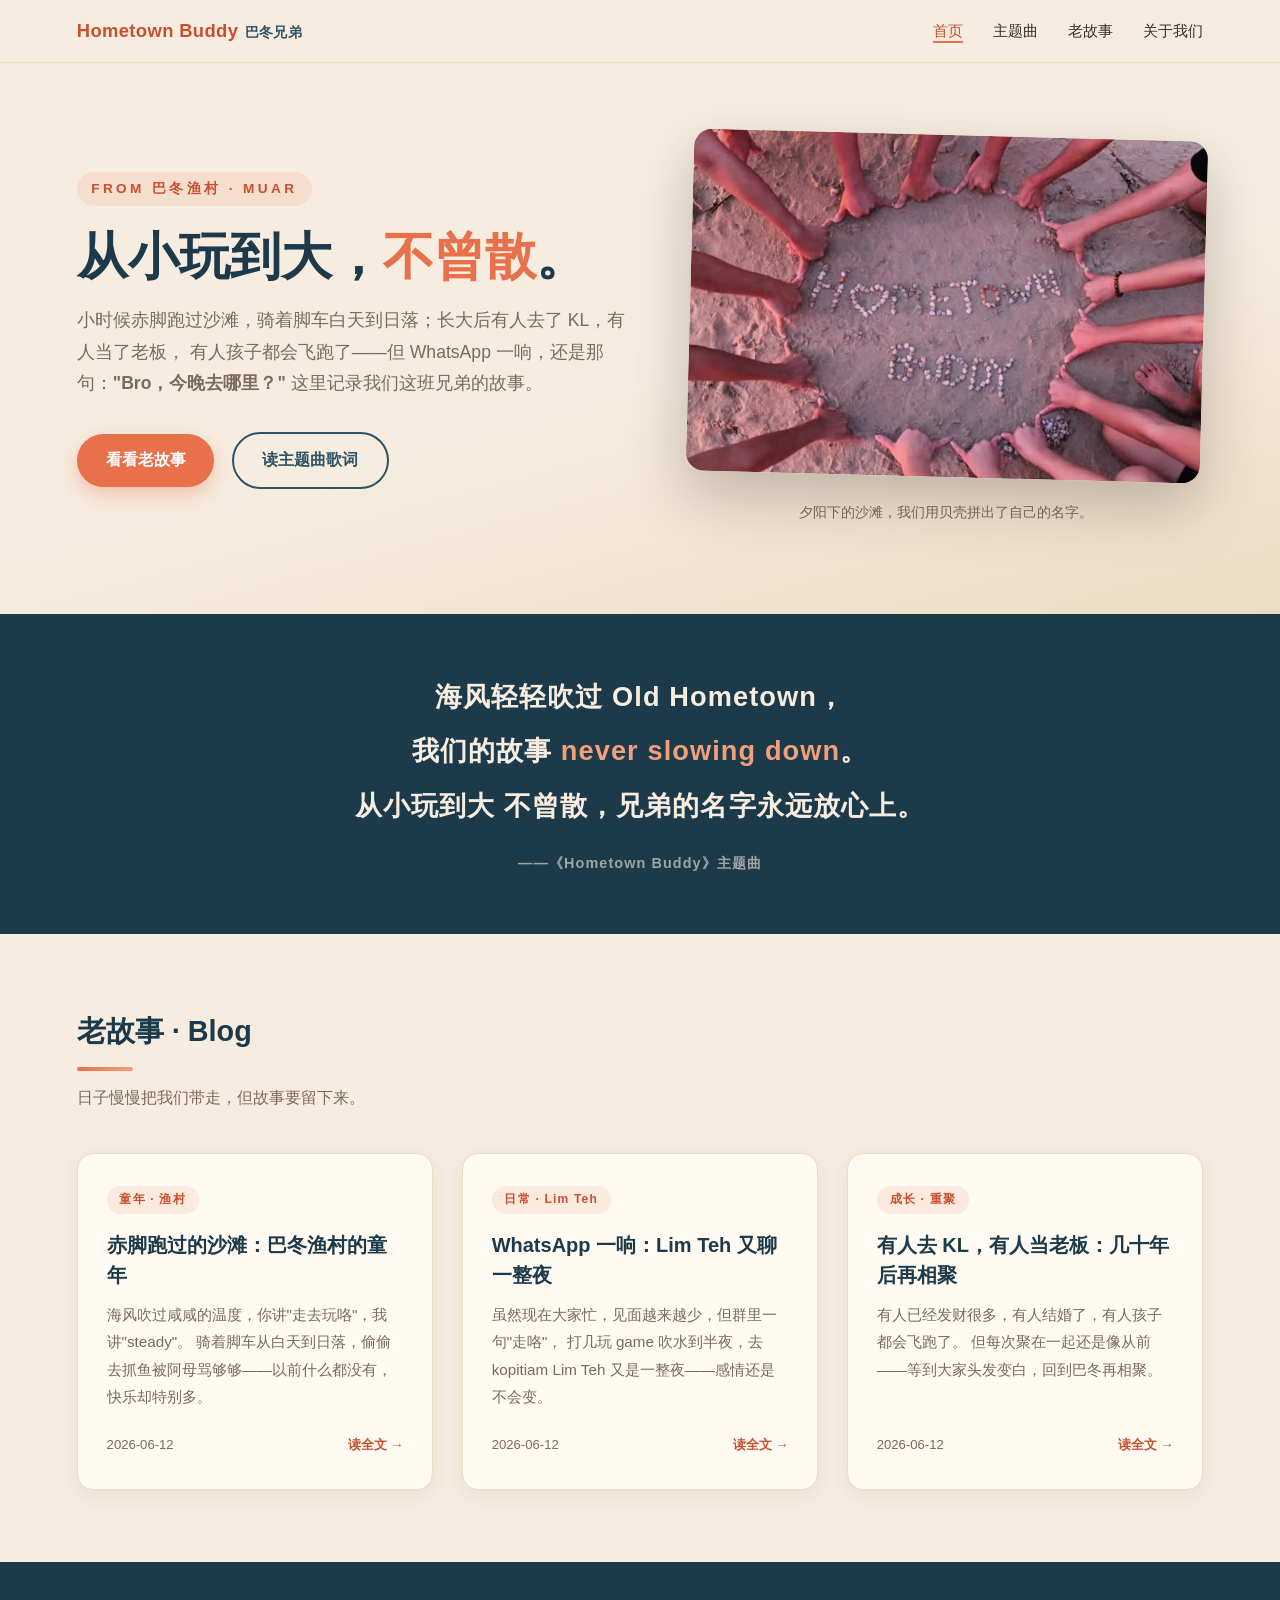
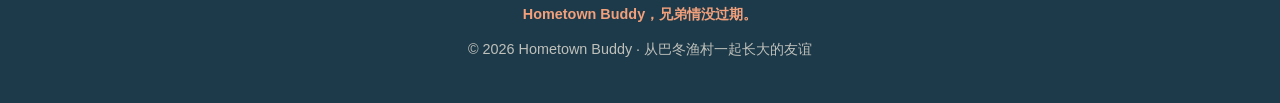
==== index.html @ ce72f0a5 "Create Hometown Buddy blog inspired by the theme song A static blog site themed around the Hometown " ====
<!DOCTYPE html>
<html lang="zh-CN">
<head>
  <meta charset="UTF-8">
  <meta name="viewport" content="width=device-width, initial-scale=1.0">
  <title>Hometown Buddy · 一世人的兄弟</title>
  <meta name="description" content="从巴冬渔村一起长大的友谊——记录我们从小玩到大、不曾散的故事。">
  <link rel="stylesheet" href="css/style.css">
</head>
<body>

  <nav class="nav">
    <a class="brand" href="index.html">Hometown Buddy<span>巴冬兄弟</span></a>
    <div class="links">
      <a href="index.html" class="active">首页</a>
      <a href="lyrics.html">主题曲</a>
      <a href="posts/childhood.html">老故事</a>
      <a href="about.html">关于我们</a>
    </div>
  </nav>

  <header class="hero">
    <div class="hero-text">
      <span class="eyebrow">FROM 巴冬渔村 · MUAR</span>
      <h1>从小玩到大，<em>不曾散</em>。</h1>
      <p class="tagline">
        小时候赤脚跑过沙滩，骑着脚车白天到日落；长大后有人去了 KL，有人当了老板，
        有人孩子都会飞跑了——但 WhatsApp 一响，还是那句：<strong>"Bro，今晚去哪里？"</strong>
        这里记录我们这班兄弟的故事。
      </p>
      <a class="btn btn-primary" href="#posts">看看老故事</a>
      <a class="btn btn-ghost" href="lyrics.html">读主题曲歌词</a>
    </div>
    <figure class="hero-photo">
      <img src="assets/img/hero.jpg" alt="夕阳下，一班兄弟的手围成圈，沙地上用贝壳拼出 HOMETOWN BUDDY">
      <figcaption>夕阳下的沙滩，我们用贝壳拼出了自己的名字。</figcaption>
    </figure>
  </header>

  <section class="lyric-banner">
    <blockquote>
      海风轻轻吹过 Old Hometown，<br>
      我们的故事 <em>never slowing down</em>。<br>
      从小玩到大 不曾散，兄弟的名字永远放心上。
      <cite>——《Hometown Buddy》主题曲</cite>
    </blockquote>
  </section>

  <main class="section" id="posts">
    <div class="section-head">
      <h2>老故事 · Blog</h2>
      <p>日子慢慢把我们带走，但故事要留下来。</p>
    </div>

    <div class="post-grid">
      <article class="post-card">
        <span class="tag">童年 · 渔村</span>
        <h3><a href="posts/childhood.html">赤脚跑过的沙滩：巴冬渔村的童年</a></h3>
        <p>
          海风吹过咸咸的温度，你讲"走去玩咯"，我讲"steady"。
          骑着脚车从白天到日落，偷偷去抓鱼被阿母骂够够——以前什么都没有，快乐却特别多。
        </p>
        <div class="meta">
          <span>2026-06-12</span>
          <a class="read-more" href="posts/childhood.html">读全文 →</a>
        </div>
      </article>

      <article class="post-card">
        <span class="tag">日常 · Lim Teh</span>
        <h3><a href="posts/limteh.html">WhatsApp 一响：Lim Teh 又聊一整夜</a></h3>
        <p>
          虽然现在大家忙，见面越来越少，但群里一句"走咯"，
          打几玩 game 吹水到半夜，去 kopitiam Lim Teh 又是一整夜——感情还是不会变。
        </p>
        <div class="meta">
          <span>2026-06-12</span>
          <a class="read-more" href="posts/limteh.html">读全文 →</a>
        </div>
      </article>

      <article class="post-card">
        <span class="tag">成长 · 重聚</span>
        <h3><a href="posts/reunion.html">有人去 KL，有人当老板：几十年后再相聚</a></h3>
        <p>
          有人已经发财很多，有人结婚了，有人孩子都会飞跑了。
          但每次聚在一起还是像从前——等到大家头发变白，回到巴冬再相聚。
        </p>
        <div class="meta">
          <span>2026-06-12</span>
          <a class="read-more" href="posts/reunion.html">读全文 →</a>
        </div>
      </article>
    </div>
  </main>

  <footer>
    <p class="foot-lyric">Hometown Buddy，兄弟情没过期。</p>
    <p>© 2026 Hometown Buddy · 从巴冬渔村一起长大的友谊</p>
  </footer>

</body>
</html>
---- css/style.css ----
/* ============================================
   Hometown Buddy Blog
   设计灵感：《Hometown Buddy》
   夕阳下的巴冬渔村 · 沙滩 · 海风 · 兄弟情
   ============================================ */

:root {
  /* 夕阳沙滩配色 */
  --sand: #f6ede0;          /* 沙滩米色 */
  --sand-deep: #ecdcc3;     /* 深沙色 */
  --sunset: #e8704a;        /* 落日橙 */
  --sunset-deep: #c94f2e;   /* 夕阳红 */
  --coral: #f2a07b;         /* 珊瑚粉（照片里的霞光） */
  --sea: #2e5266;           /* 海水深蓝 */
  --sea-dusk: #1d3a4a;      /* 暮色海面 */
  --ink: #3a2f28;           /* 砂石褐（正文） */
  --ink-soft: #7a6a5c;      /* 浅褐（次要文字） */
  --paper: #fffaf2;         /* 卡片底色 */
}

* {
  margin: 0;
  padding: 0;
  box-sizing: border-box;
}

html {
  scroll-behavior: smooth;
}

body {
  font-family: "PingFang SC", "Hiragino Sans GB", "Noto Sans SC", "Microsoft YaHei", sans-serif;
  background: var(--sand);
  color: var(--ink);
  line-height: 1.8;
}

/* ---------- 顶部导航 ---------- */
.nav {
  position: sticky;
  top: 0;
  z-index: 10;
  display: flex;
  align-items: center;
  justify-content: space-between;
  padding: 0.9rem 6vw;
  background: rgba(246, 237, 224, 0.92);
  backdrop-filter: blur(8px);
  border-bottom: 1px solid var(--sand-deep);
}

.nav .brand {
  font-weight: 800;
  font-size: 1.15rem;
  color: var(--sunset-deep);
  text-decoration: none;
  letter-spacing: 0.02em;
}

.nav .brand span {
  color: var(--sea);
  font-size: 0.85rem;
  font-weight: 600;
  margin-left: 0.4rem;
}

.nav .links a {
  margin-left: 1.6rem;
  text-decoration: none;
  color: var(--ink);
  font-size: 0.95rem;
  padding-bottom: 2px;
  border-bottom: 2px solid transparent;
  transition: color 0.2s, border-color 0.2s;
}

.nav .links a:hover,
.nav .links a.active {
  color: var(--sunset-deep);
  border-bottom-color: var(--sunset);
}

/* ---------- Hero ---------- */
.hero {
  position: relative;
  display: grid;
  grid-template-columns: 1.1fr 1fr;
  gap: 3rem;
  align-items: center;
  padding: 4.5rem 6vw 5.5rem;
  background: linear-gradient(165deg, var(--sand) 55%, var(--sand-deep) 100%);
  overflow: hidden;
}

.hero-text .eyebrow {
  display: inline-block;
  font-size: 0.85rem;
  font-weight: 700;
  letter-spacing: 0.25em;
  color: var(--sunset-deep);
  background: rgba(232, 112, 74, 0.12);
  padding: 0.3rem 0.9rem;
  border-radius: 999px;
  margin-bottom: 1.2rem;
}

.hero-text h1 {
  font-size: clamp(2rem, 4.5vw, 3.2rem);
  line-height: 1.25;
  color: var(--sea-dusk);
  margin-bottom: 1rem;
}

.hero-text h1 em {
  font-style: normal;
  color: var(--sunset);
}

.hero-text .tagline {
  font-size: 1.1rem;
  color: var(--ink-soft);
  margin-bottom: 2rem;
  max-width: 32em;
}

.hero-photo img {
  width: 100%;
  border-radius: 18px;
  box-shadow: 0 24px 60px rgba(58, 47, 40, 0.28);
  transform: rotate(1.5deg);
}

.hero-photo figcaption {
  text-align: center;
  font-size: 0.85rem;
  color: var(--ink-soft);
  margin-top: 0.9rem;
}

.btn {
  display: inline-block;
  text-decoration: none;
  font-weight: 700;
  padding: 0.75rem 1.8rem;
  border-radius: 999px;
  transition: transform 0.15s, box-shadow 0.15s;
}

.btn-primary {
  background: var(--sunset);
  color: #fff;
  box-shadow: 0 8px 20px rgba(232, 112, 74, 0.35);
}

.btn-ghost {
  color: var(--sea);
  border: 2px solid var(--sea);
  margin-left: 0.8rem;
}

.btn:hover {
  transform: translateY(-2px);
  box-shadow: 0 12px 26px rgba(58, 47, 40, 0.22);
}

/* ---------- 海浪分隔线 ---------- */
.wave {
  display: block;
  width: 100%;
  height: 60px;
}

/* ---------- 歌词金句横幅 ---------- */
.lyric-banner {
  background: var(--sea-dusk);
  color: var(--sand);
  text-align: center;
  padding: 3.5rem 6vw;
}

.lyric-banner blockquote {
  font-size: clamp(1.2rem, 2.6vw, 1.7rem);
  font-weight: 600;
  line-height: 2;
  letter-spacing: 0.04em;
}

.lyric-banner blockquote em {
  font-style: normal;
  color: var(--coral);
}

.lyric-banner cite {
  display: block;
  margin-top: 1rem;
  font-size: 0.9rem;
  font-style: normal;
  color: rgba(246, 237, 224, 0.6);
}

/* ---------- 区块通用 ---------- */
.section {
  padding: 4.5rem 6vw;
}

.section-head {
  margin-bottom: 2.5rem;
}

.section-head h2 {
  font-size: 1.8rem;
  color: var(--sea-dusk);
}

.section-head h2::after {
  content: "";
  display: block;
  width: 56px;
  height: 4px;
  margin-top: 0.6rem;
  border-radius: 2px;
  background: linear-gradient(90deg, var(--sunset), var(--coral));
}

.section-head p {
  margin-top: 0.8rem;
  color: var(--ink-soft);
}

/* ---------- 博文卡片 ---------- */
.post-grid {
  display: grid;
  grid-template-columns: repeat(auto-fit, minmax(280px, 1fr));
  gap: 1.8rem;
}

.post-card {
  background: var(--paper);
  border-radius: 16px;
  padding: 2rem 1.8rem;
  border: 1px solid var(--sand-deep);
  box-shadow: 0 6px 18px rgba(58, 47, 40, 0.07);
  display: flex;
  flex-direction: column;
  transition: transform 0.2s, box-shadow 0.2s;
}

.post-card:hover {
  transform: translateY(-5px);
  box-shadow: 0 16px 34px rgba(58, 47, 40, 0.14);
}

.post-card .tag {
  align-self: flex-start;
  font-size: 0.75rem;
  font-weight: 700;
  letter-spacing: 0.1em;
  color: var(--sunset-deep);
  background: rgba(232, 112, 74, 0.12);
  border-radius: 999px;
  padding: 0.2rem 0.8rem;
  margin-bottom: 1rem;
}

.post-card h3 {
  font-size: 1.25rem;
  color: var(--sea-dusk);
  margin-bottom: 0.7rem;
  line-height: 1.5;
}

.post-card h3 a {
  color: inherit;
  text-decoration: none;
}

.post-card h3 a:hover {
  color: var(--sunset-deep);
}

.post-card p {
  color: var(--ink-soft);
  font-size: 0.95rem;
  flex: 1;
}

.post-card .meta {
  margin-top: 1.4rem;
  font-size: 0.82rem;
  color: var(--ink-soft);
  display: flex;
  justify-content: space-between;
}

.post-card .meta .read-more {
  color: var(--sunset-deep);
  font-weight: 700;
  text-decoration: none;
}

/* ---------- 文章页 ---------- */
.article {
  max-width: 720px;
  margin: 0 auto;
  padding: 4rem 6vw 5rem;
}

.article .crumb {
  font-size: 0.85rem;
  margin-bottom: 2rem;
}

.article .crumb a {
  color: var(--sunset-deep);
  text-decoration: none;
}

.article h1 {
  font-size: clamp(1.7rem, 3.5vw, 2.4rem);
  color: var(--sea-dusk);
  line-height: 1.4;
  margin-bottom: 0.8rem;
}

.article .article-meta {
  color: var(--ink-soft);
  font-size: 0.9rem;
  margin-bottom: 2.5rem;
  padding-bottom: 1.5rem;
  border-bottom: 2px dashed var(--sand-deep);
}

.article h2 {
  font-size: 1.35rem;
  color: var(--sunset-deep);
  margin: 2.4rem 0 1rem;
}

.article p {
  margin-bottom: 1.2rem;
}

.article .lyric-quote {
  margin: 2rem 0;
  padding: 1.4rem 1.8rem;
  background: var(--paper);
  border-left: 5px solid var(--sunset);
  border-radius: 0 12px 12px 0;
  color: var(--sea-dusk);
  font-weight: 600;
}

.article .lyric-quote cite {
  display: block;
  font-style: normal;
  font-weight: 400;
  font-size: 0.82rem;
  color: var(--ink-soft);
  margin-top: 0.5rem;
}

/* ---------- 歌词页 ---------- */
.lyrics-sheet {
  max-width: 640px;
  margin: 0 auto;
  background: var(--paper);
  border: 1px solid var(--sand-deep);
  border-radius: 20px;
  padding: 3rem 2.5rem;
  box-shadow: 0 14px 40px rgba(58, 47, 40, 0.1);
}

.lyrics-sheet h2 {
  font-size: 0.85rem;
  letter-spacing: 0.25em;
  color: var(--sunset-deep);
  margin: 2rem 0 0.8rem;
}

.lyrics-sheet h2:first-of-type {
  margin-top: 0;
}

.lyrics-sheet p {
  color: var(--ink);
  line-height: 2.2;
}

.lyrics-sheet .hook {
  color: var(--sea-dusk);
  font-weight: 700;
}

/* ---------- 页脚 ---------- */
footer {
  background: var(--sea-dusk);
  color: rgba(246, 237, 224, 0.75);
  text-align: center;
  padding: 2.5rem 6vw;
  font-size: 0.9rem;
}

footer .foot-lyric {
  color: var(--coral);
  font-weight: 600;
  margin-bottom: 0.6rem;
}

/* ---------- 响应式 ---------- */
@media (max-width: 820px) {
  .hero {
    grid-template-columns: 1fr;
    padding-top: 3rem;
  }

  .nav .links a {
    margin-left: 1rem;
    font-size: 0.88rem;
  }
}
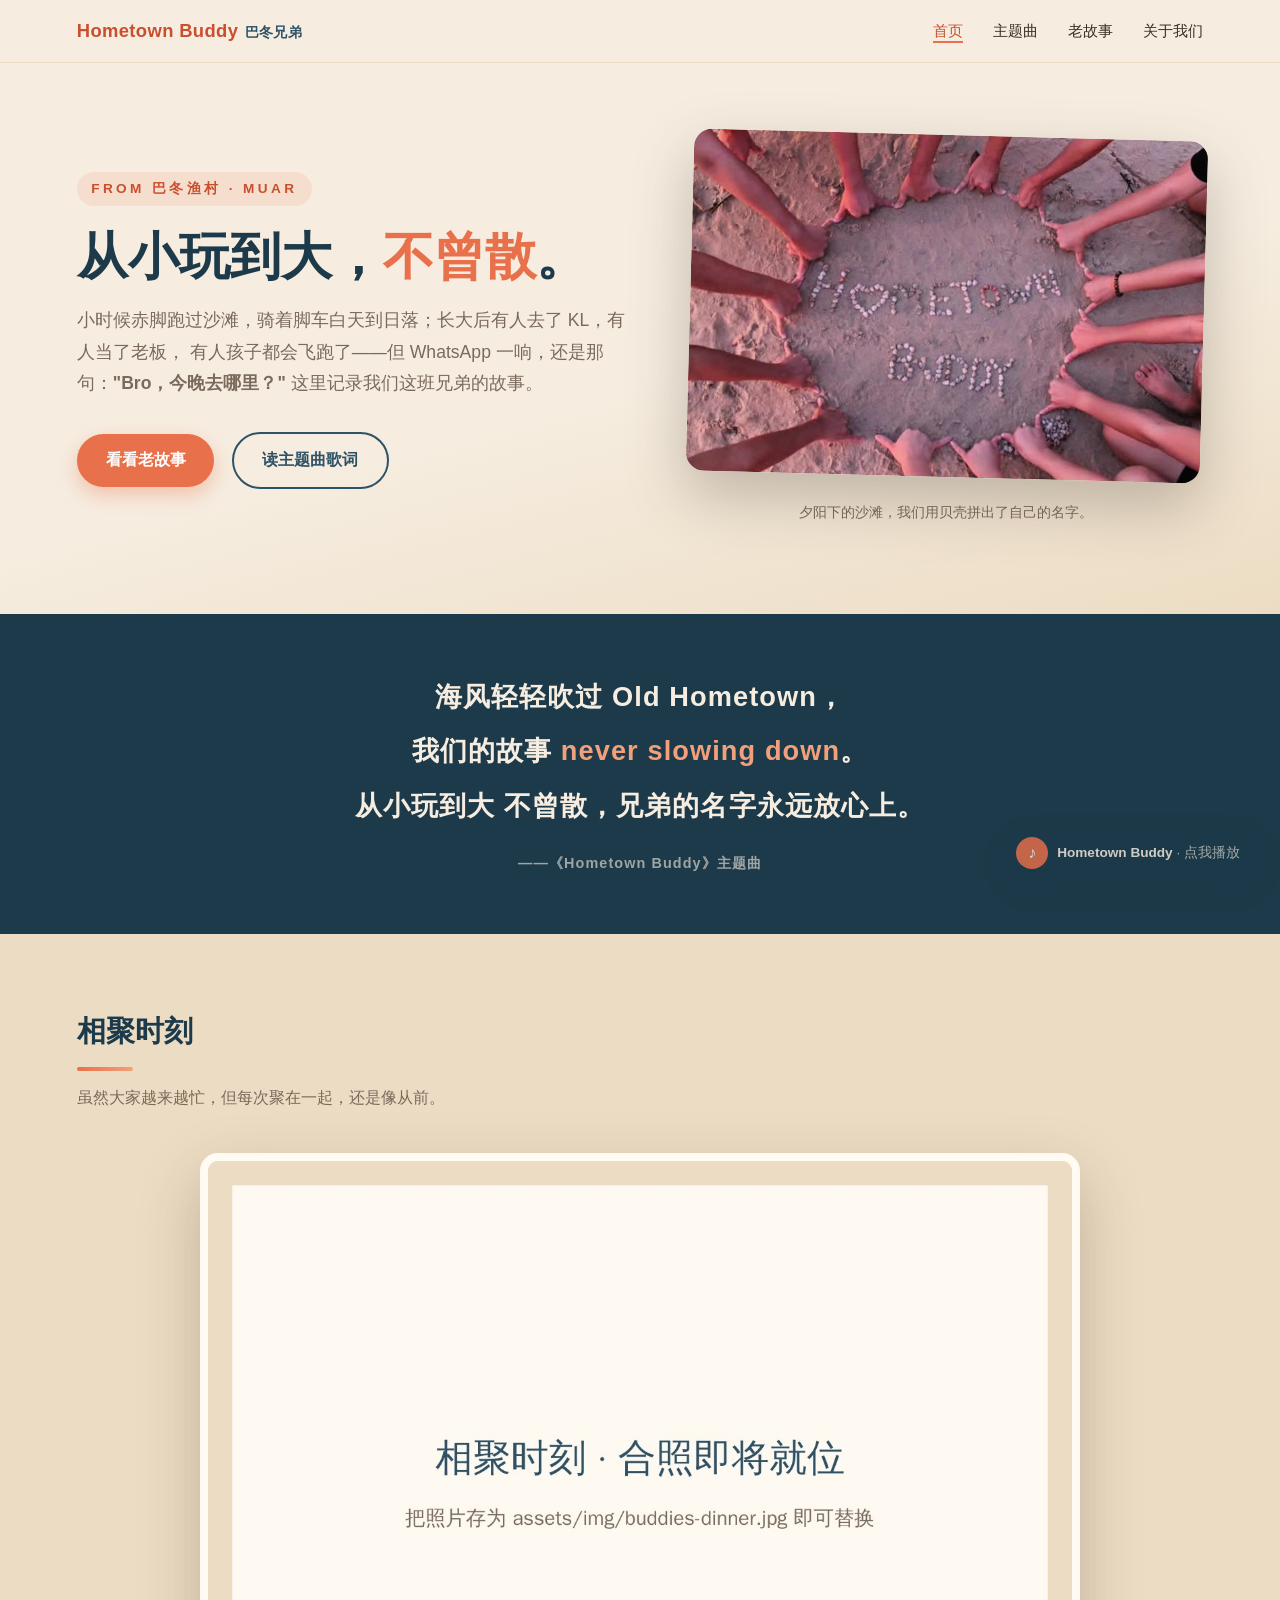
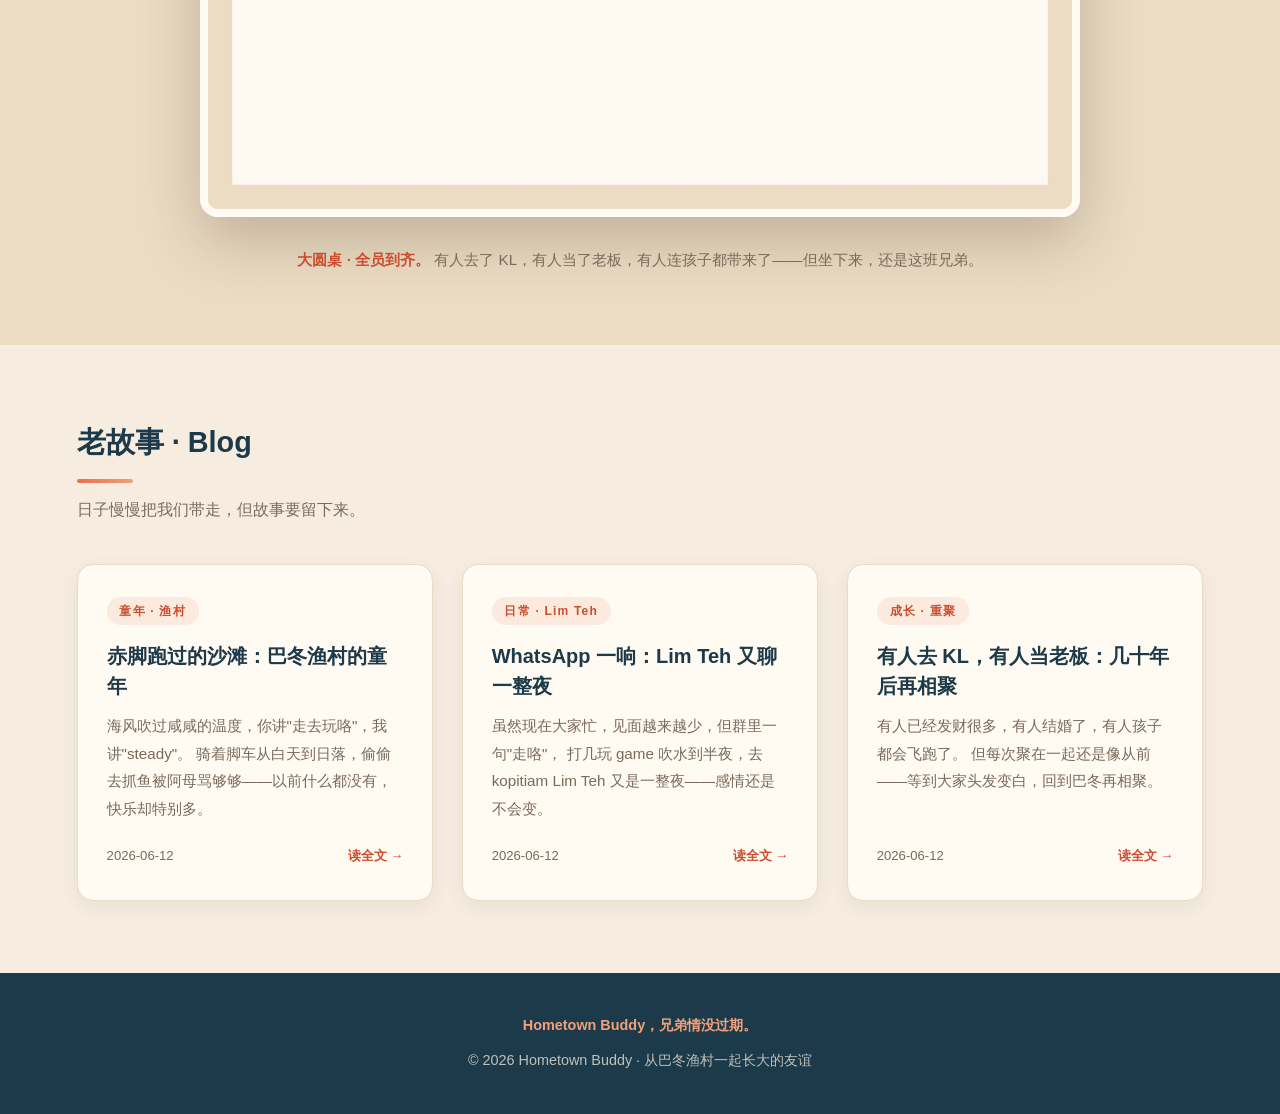
==== commit 1468a925: "Add theme song autoplay player and reunion photo section - Extract the song audio to assets/audio/ho" ====
--- a/index.html
+++ b/index.html
@@ -44,6 +44,20 @@
       从小玩到大 不曾散，兄弟的名字永远放心上。
       <cite>——《Hometown Buddy》主题曲</cite>
     </blockquote>
+  </section>
+
+  <section class="section gallery" id="gallery">
+    <div class="section-head">
+      <h2>相聚时刻</h2>
+      <p>虽然大家越来越忙，但每次聚在一起，还是像从前。</p>
+    </div>
+    <figure class="photo-frame">
+      <img src="assets/img/buddies-dinner.jpg" alt="一班兄弟和家人围着圆桌聚餐合照，有人比着爱心">
+      <figcaption>
+        <strong>大圆桌 · 全员到齐。</strong>
+        有人去了 KL，有人当了老板，有人连孩子都带来了——但坐下来，还是这班兄弟。
+      </figcaption>
+    </figure>
   </section>
 
   <main class="section" id="posts">
@@ -99,5 +113,6 @@
     <p>© 2026 Hometown Buddy · 从巴冬渔村一起长大的友谊</p>
   </footer>
 
+  <script src="js/player.js" data-root=""></script>
 </body>
 </html>
--- a/css/style.css
+++ b/css/style.css
@@ -406,6 +406,91 @@
   margin-bottom: 0.6rem;
 }
 
+/* ---------- 相聚时刻照片 ---------- */
+.gallery {
+  background: var(--sand-deep);
+}
+
+.gallery .photo-frame {
+  max-width: 880px;
+  margin: 0 auto;
+}
+
+.gallery .photo-frame img {
+  width: 100%;
+  border-radius: 18px;
+  border: 8px solid var(--paper);
+  box-shadow: 0 24px 60px rgba(58, 47, 40, 0.25);
+}
+
+.gallery .photo-frame figcaption {
+  text-align: center;
+  margin-top: 1.2rem;
+  color: var(--ink-soft);
+  font-size: 0.95rem;
+}
+
+.gallery .photo-frame figcaption strong {
+  color: var(--sunset-deep);
+}
+
+/* ---------- 悬浮音乐播放器 ---------- */
+.music-toggle {
+  position: fixed;
+  right: 1.4rem;
+  bottom: 1.4rem;
+  z-index: 50;
+  display: flex;
+  align-items: center;
+  gap: 0.55rem;
+  padding: 0.55rem 1.1rem 0.55rem 0.6rem;
+  border: none;
+  border-radius: 999px;
+  background: var(--sea-dusk);
+  color: var(--sand);
+  font-family: inherit;
+  font-size: 0.85rem;
+  font-weight: 600;
+  cursor: pointer;
+  box-shadow: 0 10px 26px rgba(29, 58, 74, 0.4);
+  transition: transform 0.15s;
+}
+
+.music-toggle:hover {
+  transform: translateY(-2px);
+}
+
+.music-toggle .disc {
+  display: grid;
+  place-items: center;
+  width: 32px;
+  height: 32px;
+  border-radius: 50%;
+  background: var(--sunset);
+  color: #fff;
+  font-size: 1rem;
+}
+
+.music-toggle.playing .disc {
+  animation: spin 3s linear infinite;
+}
+
+.music-toggle:not(.playing) {
+  opacity: 0.82;
+}
+
+.music-toggle:not(.playing) .label::after {
+  content: " · 点我播放";
+  font-weight: 400;
+  opacity: 0.75;
+}
+
+@keyframes spin {
+  to {
+    transform: rotate(360deg);
+  }
+}
+
 /* ---------- 响应式 ---------- */
 @media (max-width: 820px) {
   .hero {
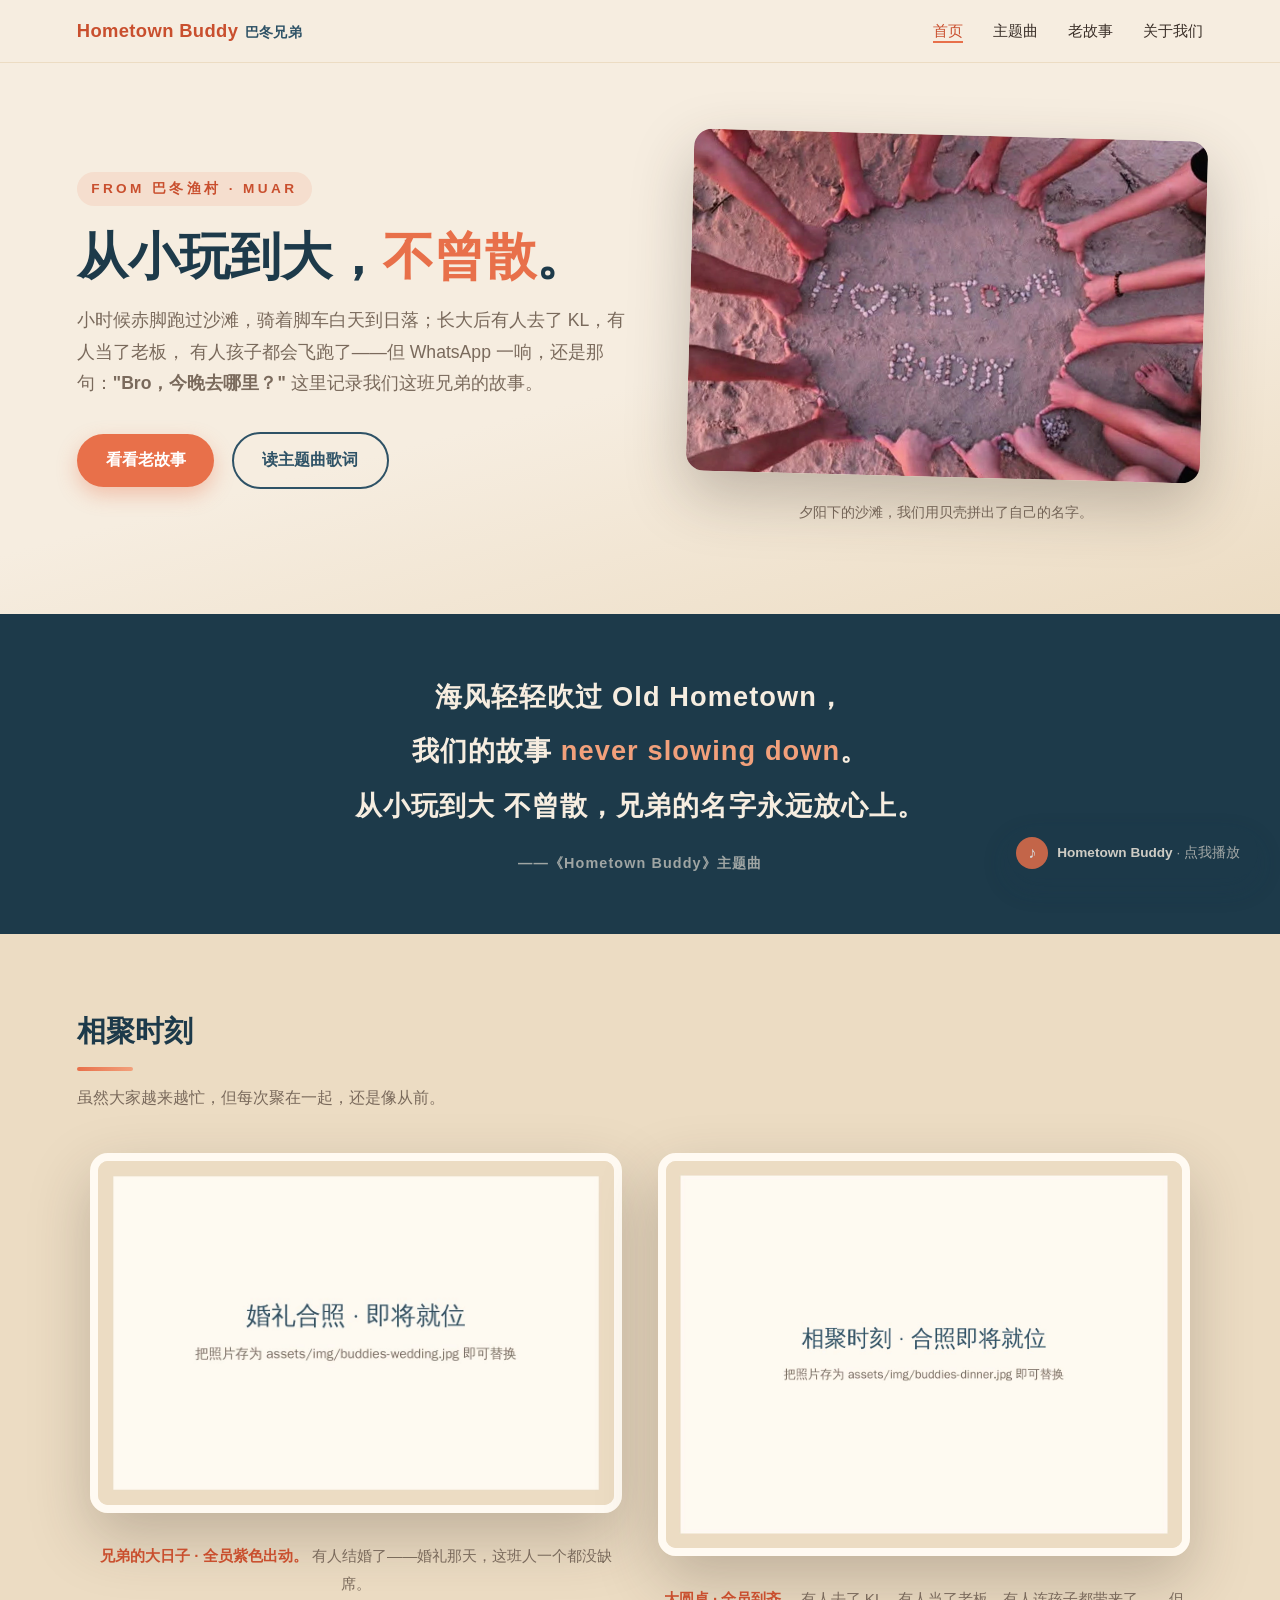
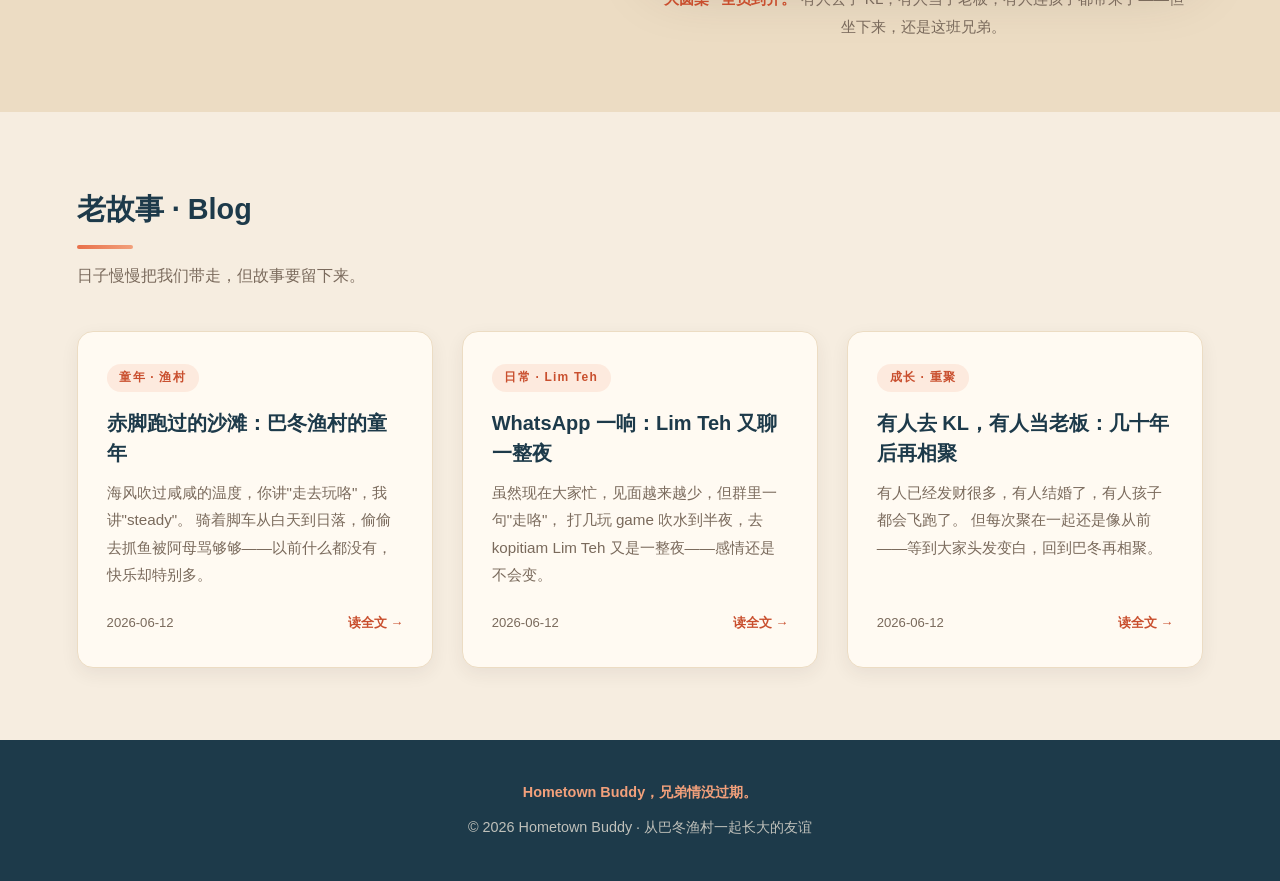
==== commit 4b45d733: "Add second photo slot for the wedding group photo - Gallery section now holds two framed photos side" ====
--- a/index.html
+++ b/index.html
@@ -51,13 +51,22 @@
       <h2>相聚时刻</h2>
       <p>虽然大家越来越忙，但每次聚在一起，还是像从前。</p>
     </div>
-    <figure class="photo-frame">
-      <img src="assets/img/buddies-dinner.jpg" alt="一班兄弟和家人围着圆桌聚餐合照，有人比着爱心">
-      <figcaption>
-        <strong>大圆桌 · 全员到齐。</strong>
-        有人去了 KL，有人当了老板，有人连孩子都带来了——但坐下来，还是这班兄弟。
-      </figcaption>
-    </figure>
+    <div class="photo-grid">
+      <figure class="photo-frame">
+        <img src="assets/img/buddies-wedding.jpg" alt="婚礼上一班兄弟姐妹穿着紫色礼服在草地上围着新人合照">
+        <figcaption>
+          <strong>兄弟的大日子 · 全员紫色出动。</strong>
+          有人结婚了——婚礼那天，这班人一个都没缺席。
+        </figcaption>
+      </figure>
+      <figure class="photo-frame">
+        <img src="assets/img/buddies-dinner.jpg" alt="一班兄弟和家人围着圆桌聚餐合照，有人比着爱心">
+        <figcaption>
+          <strong>大圆桌 · 全员到齐。</strong>
+          有人去了 KL，有人当了老板，有人连孩子都带来了——但坐下来，还是这班兄弟。
+        </figcaption>
+      </figure>
+    </div>
   </section>
 
   <main class="section" id="posts">
--- a/css/style.css
+++ b/css/style.css
@@ -411,9 +411,17 @@
   background: var(--sand-deep);
 }
 
+.gallery .photo-grid {
+  max-width: 1100px;
+  margin: 0 auto;
+  display: grid;
+  grid-template-columns: repeat(auto-fit, minmax(320px, 1fr));
+  gap: 2.2rem;
+  align-items: start;
+}
+
 .gallery .photo-frame {
-  max-width: 880px;
-  margin: 0 auto;
+  margin: 0;
 }
 
 .gallery .photo-frame img {
@@ -485,6 +493,12 @@
   opacity: 0.75;
 }
 
+.music-toggle.playing .label::after {
+  content: " · 点我停止";
+  font-weight: 400;
+  opacity: 0.75;
+}
+
 @keyframes spin {
   to {
     transform: rotate(360deg);
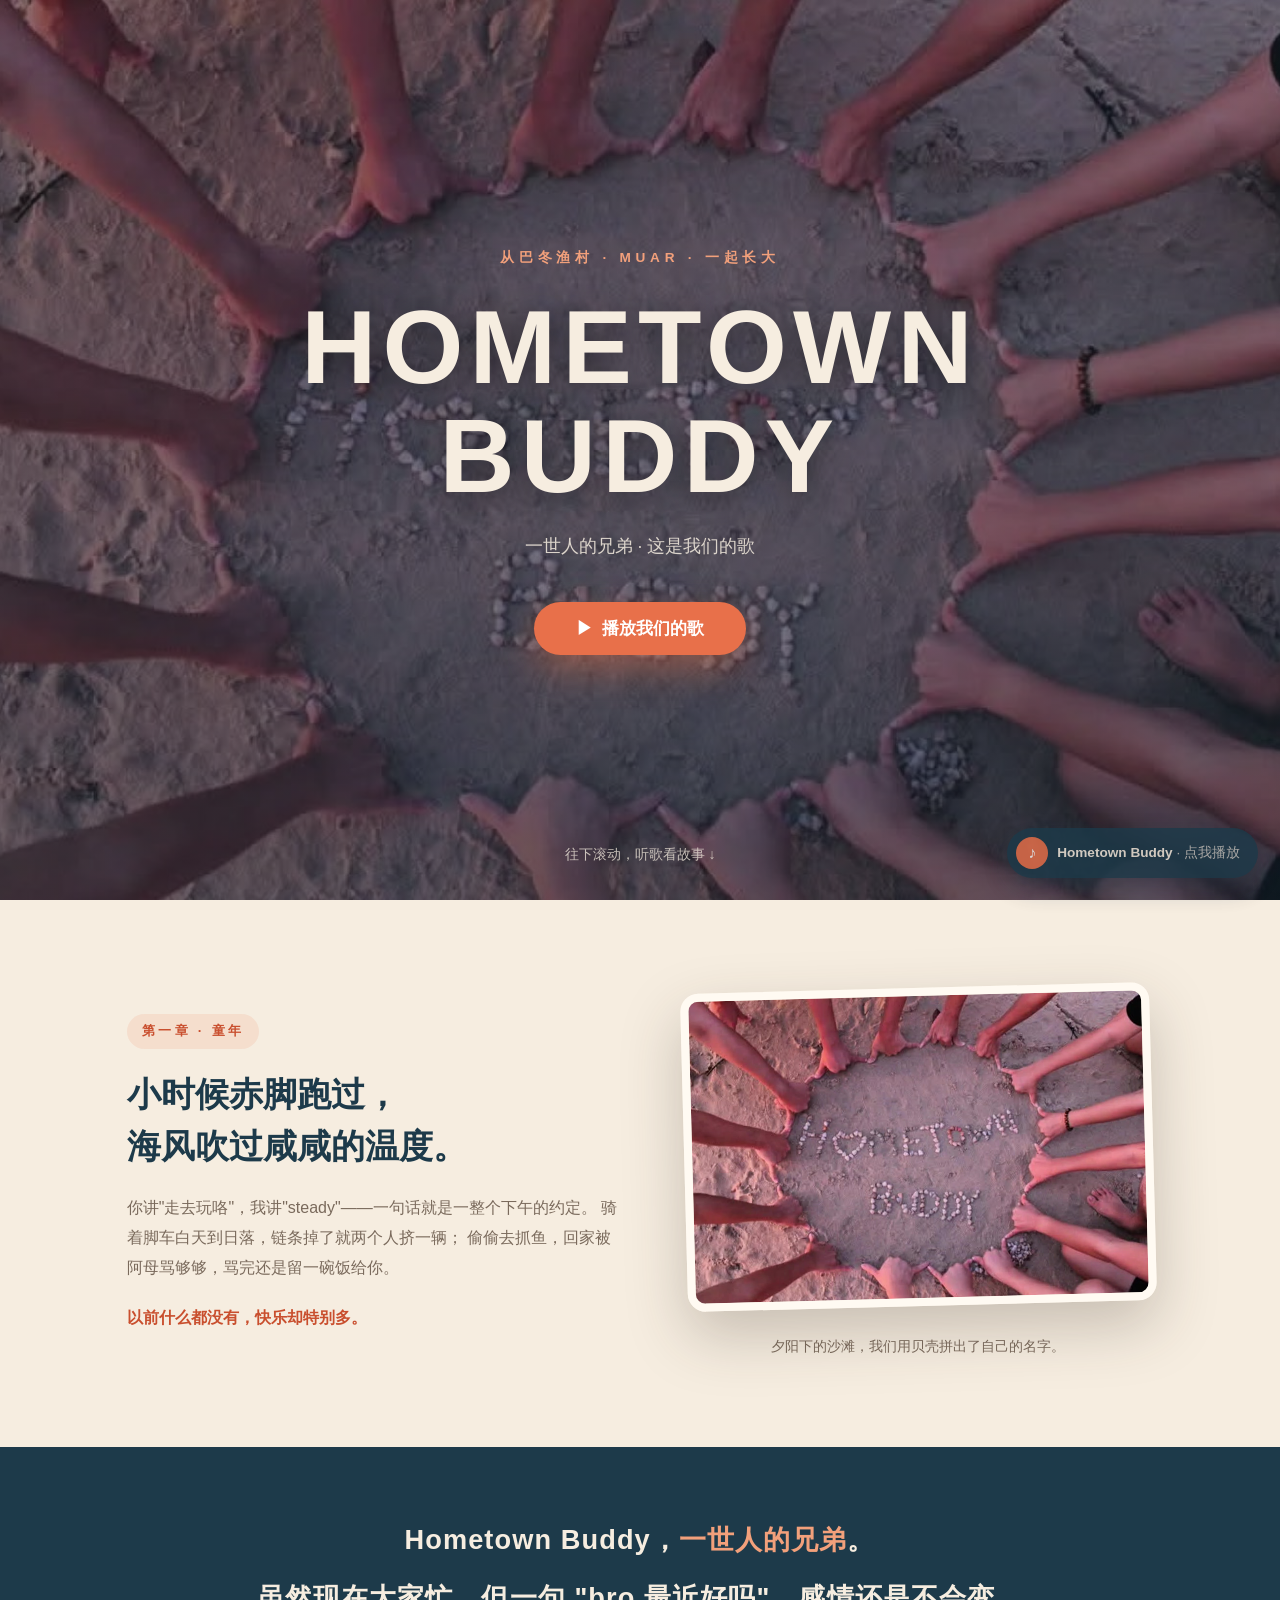
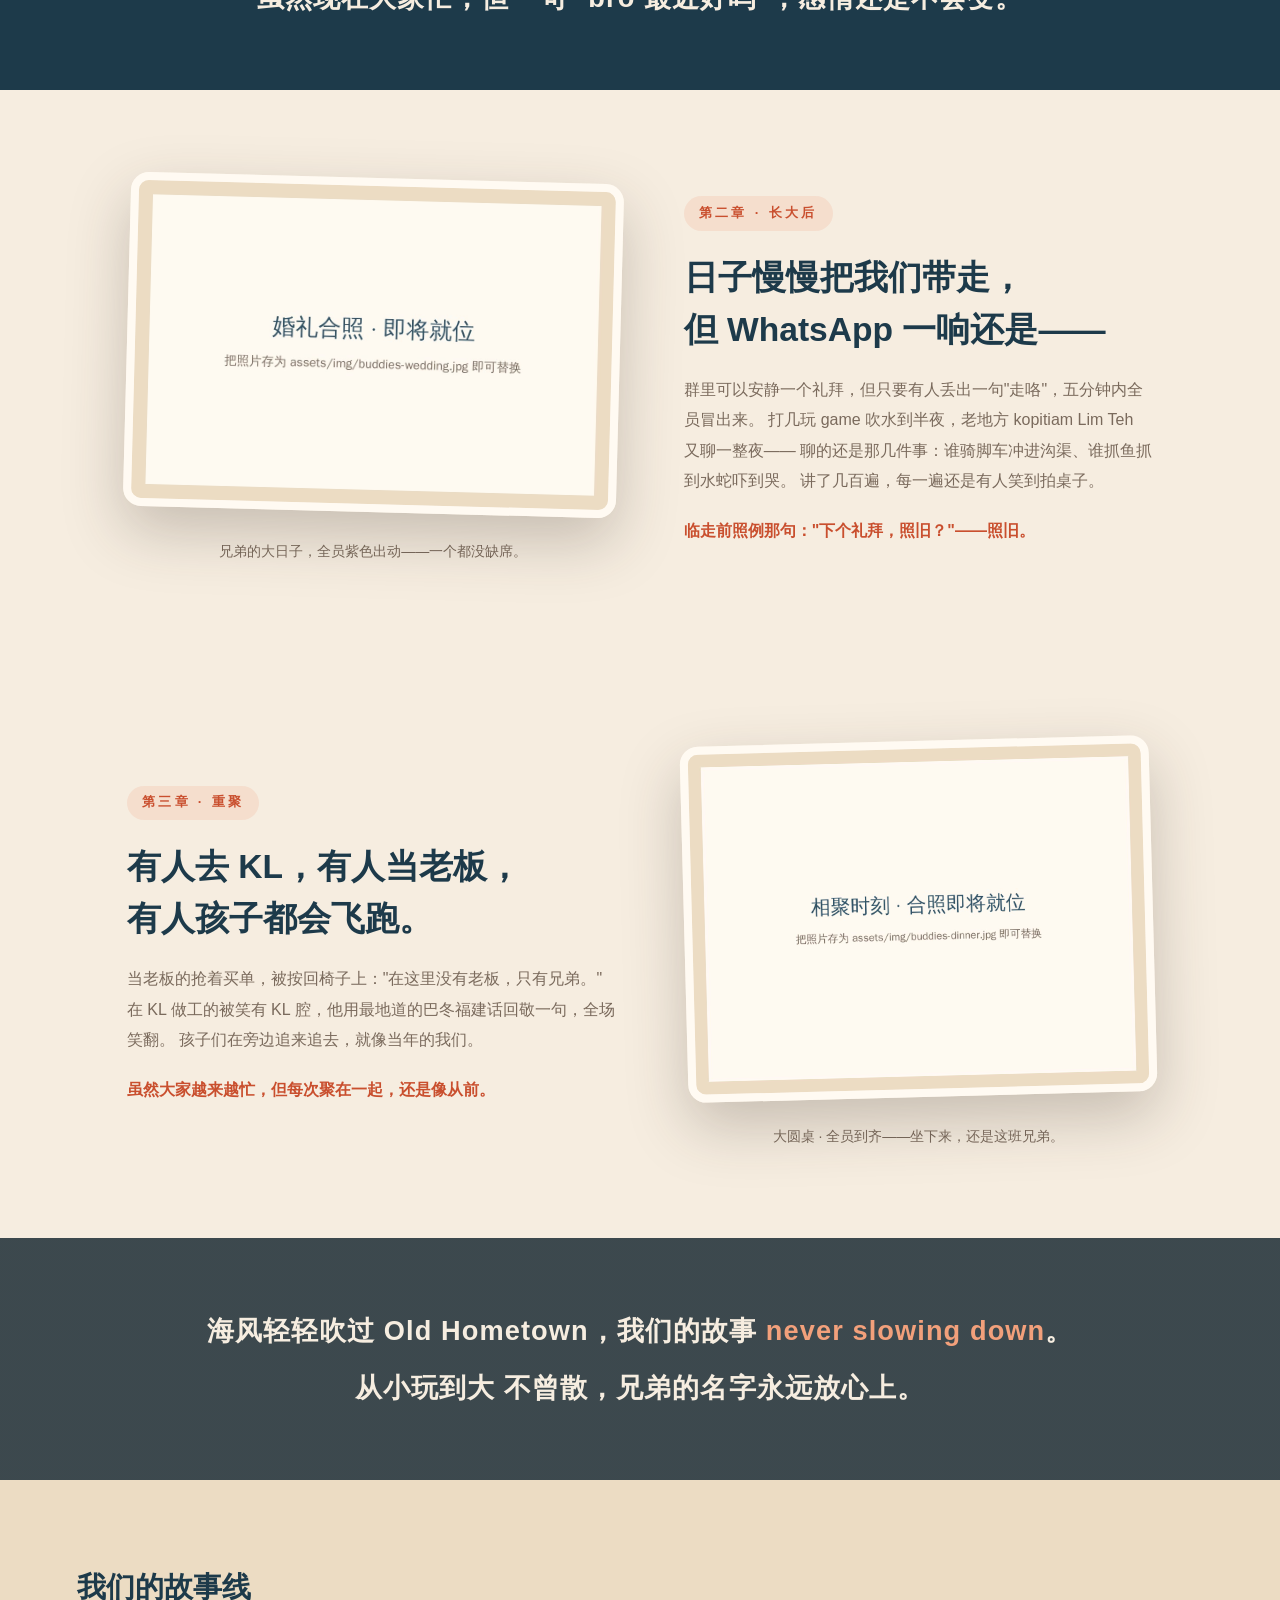
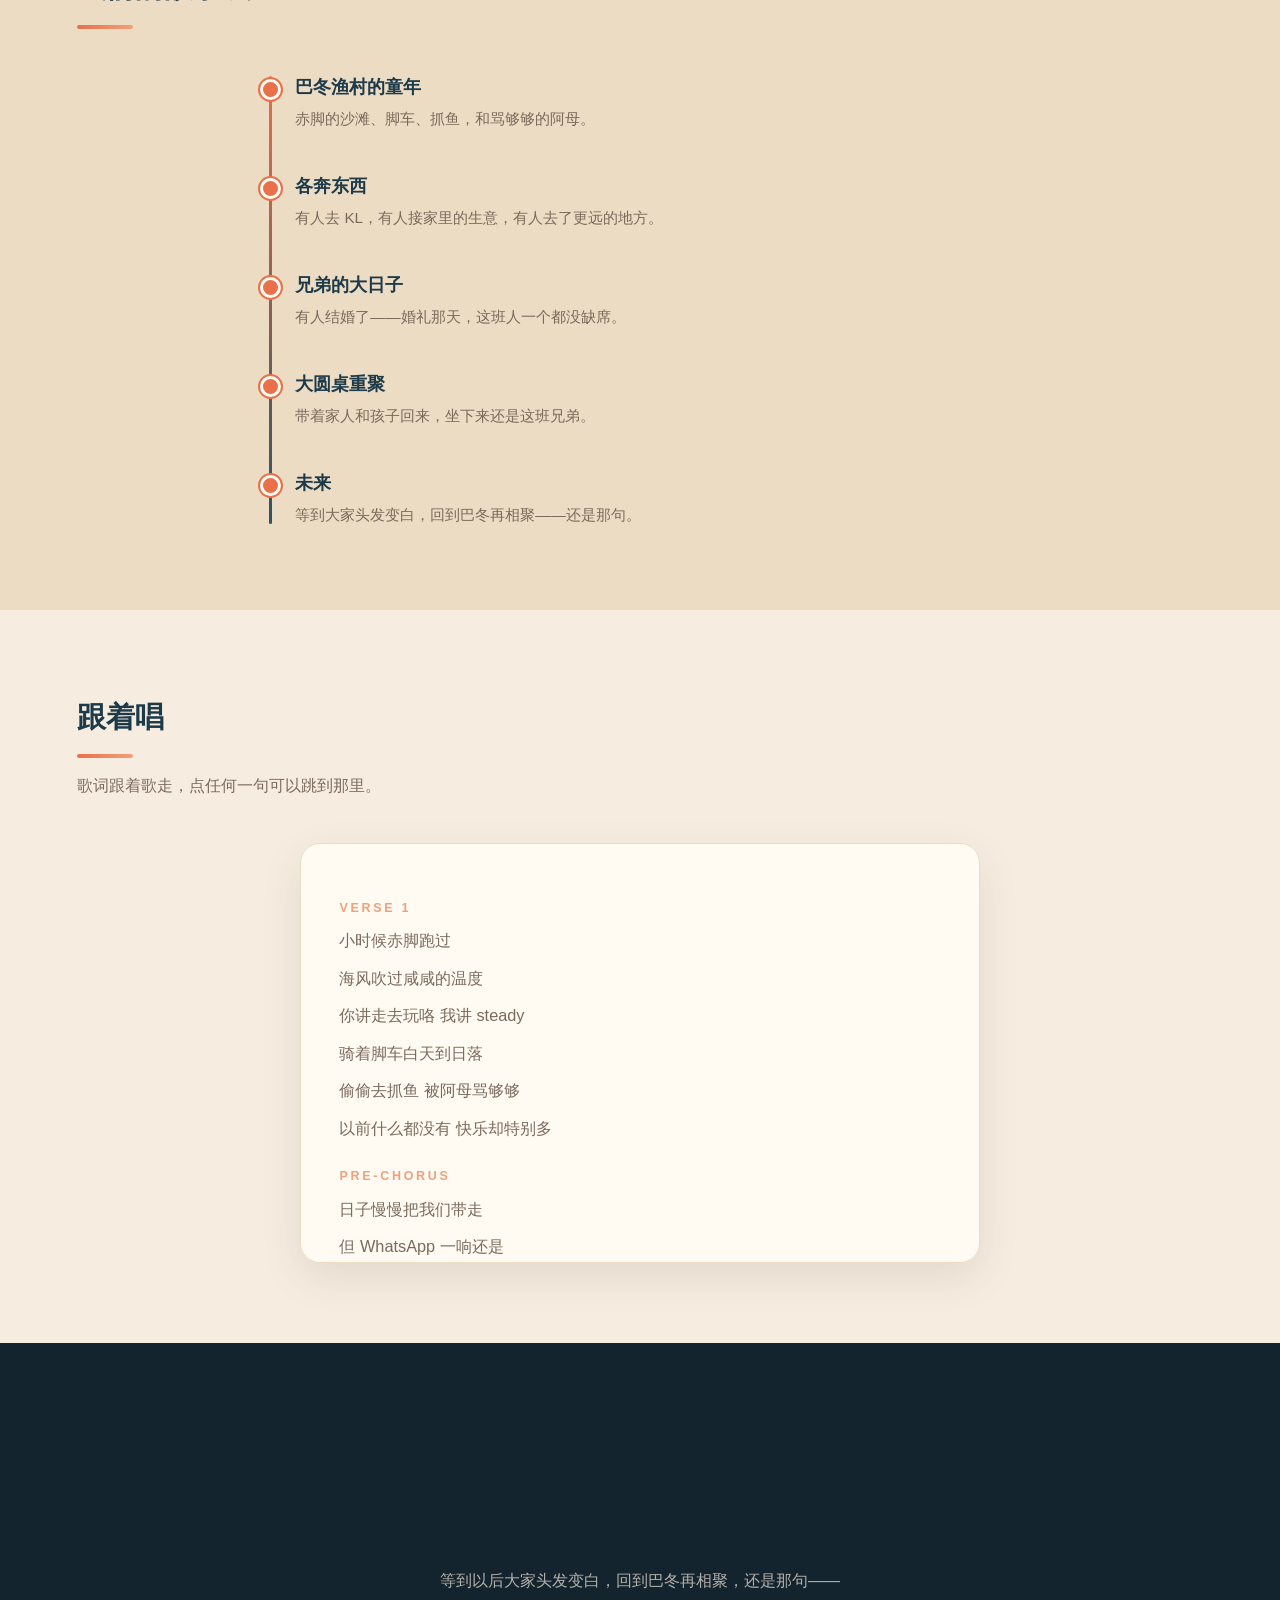
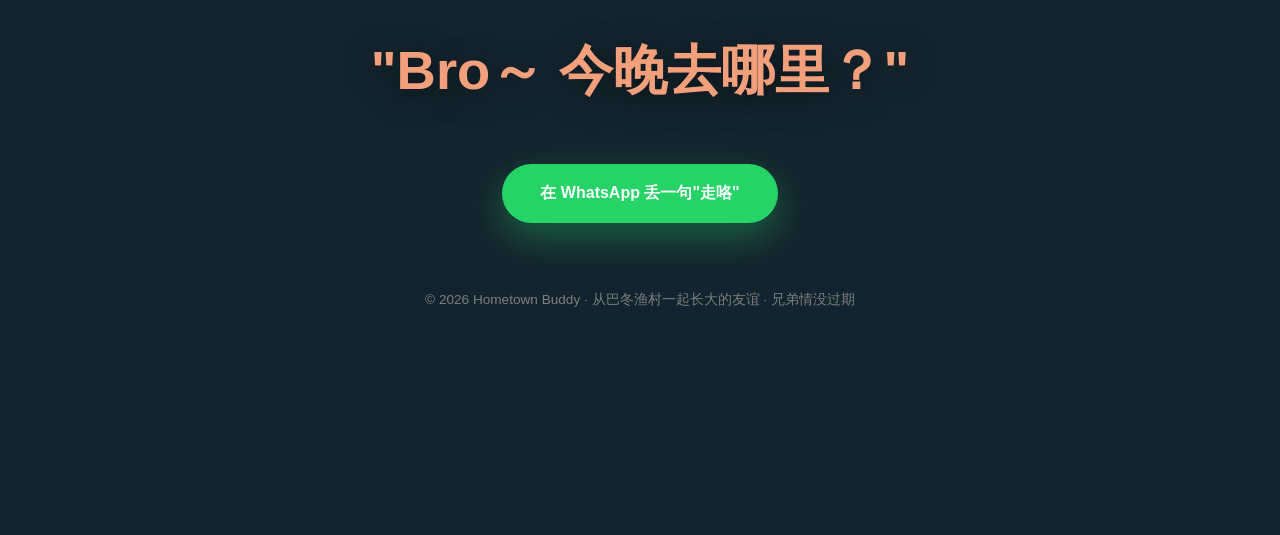
==== commit ee106fed: "Rebuild as a single-page immersive song-narrative site Replace the multi-page blog with one scrollin" ====
--- a/index.html
+++ b/index.html
@@ -4,123 +4,140 @@
   <meta charset="UTF-8">
   <meta name="viewport" content="width=device-width, initial-scale=1.0">
   <title>Hometown Buddy · 一世人的兄弟</title>
-  <meta name="description" content="从巴冬渔村一起长大的友谊——记录我们从小玩到大、不曾散的故事。">
+  <meta name="description" content="从巴冬渔村一起长大的友谊——一首歌，一班兄弟，一路滚到底的故事。">
   <link rel="stylesheet" href="css/style.css">
 </head>
 <body>
 
-  <nav class="nav">
-    <a class="brand" href="index.html">Hometown Buddy<span>巴冬兄弟</span></a>
-    <div class="links">
-      <a href="index.html" class="active">首页</a>
-      <a href="lyrics.html">主题曲</a>
-      <a href="posts/childhood.html">老故事</a>
-      <a href="about.html">关于我们</a>
+  <!-- 开场：全屏照片 + 歌名 + 播放 -->
+  <section class="opening">
+    <div class="opening-inner">
+      <p class="opening-eyebrow">从巴冬渔村 · MUAR · 一起长大</p>
+      <h1>HOMETOWN<br>BUDDY</h1>
+      <p class="opening-sub">一世人的兄弟 · 这是我们的歌</p>
+      <button class="play-big" id="hero-play">▶&nbsp; 播放我们的歌</button>
     </div>
-  </nav>
+    <div class="scroll-hint">往下滚动，听歌看故事 ↓</div>
+  </section>
 
-  <header class="hero">
-    <div class="hero-text">
-      <span class="eyebrow">FROM 巴冬渔村 · MUAR</span>
-      <h1>从小玩到大，<em>不曾散</em>。</h1>
-      <p class="tagline">
-        小时候赤脚跑过沙滩，骑着脚车白天到日落；长大后有人去了 KL，有人当了老板，
-        有人孩子都会飞跑了——但 WhatsApp 一响，还是那句：<strong>"Bro，今晚去哪里？"</strong>
-        这里记录我们这班兄弟的故事。
+  <!-- 第一章：童年 -->
+  <section class="chapter reveal">
+    <div class="chapter-text">
+      <span class="chapter-no">第一章 · 童年</span>
+      <h2>小时候赤脚跑过，<br>海风吹过咸咸的温度。</h2>
+      <p>
+        你讲"走去玩咯"，我讲"steady"——一句话就是一整个下午的约定。
+        骑着脚车白天到日落，链条掉了就两个人挤一辆；
+        偷偷去抓鱼，回家被阿母骂够够，骂完还是留一碗饭给你。
       </p>
-      <a class="btn btn-primary" href="#posts">看看老故事</a>
-      <a class="btn btn-ghost" href="lyrics.html">读主题曲歌词</a>
+      <p class="chapter-punch">以前什么都没有，快乐却特别多。</p>
     </div>
-    <figure class="hero-photo">
+    <figure class="chapter-photo tilt-left">
       <img src="assets/img/hero.jpg" alt="夕阳下，一班兄弟的手围成圈，沙地上用贝壳拼出 HOMETOWN BUDDY">
       <figcaption>夕阳下的沙滩，我们用贝壳拼出了自己的名字。</figcaption>
     </figure>
-  </header>
+  </section>
 
-  <section class="lyric-banner">
+  <!-- 副歌横幅 -->
+  <section class="chorus-banner reveal">
     <blockquote>
-      海风轻轻吹过 Old Hometown，<br>
-      我们的故事 <em>never slowing down</em>。<br>
-      从小玩到大 不曾散，兄弟的名字永远放心上。
-      <cite>——《Hometown Buddy》主题曲</cite>
+      Hometown Buddy，<em>一世人的兄弟</em>。<br>
+      虽然现在大家忙，但一句 "bro 最近好吗"，感情还是不会变。
     </blockquote>
   </section>
 
-  <section class="section gallery" id="gallery">
-    <div class="section-head">
-      <h2>相聚时刻</h2>
-      <p>虽然大家越来越忙，但每次聚在一起，还是像从前。</p>
+  <!-- 第二章：Lim Teh -->
+  <section class="chapter flip reveal">
+    <div class="chapter-text">
+      <span class="chapter-no">第二章 · 长大后</span>
+      <h2>日子慢慢把我们带走，<br>但 WhatsApp 一响还是——</h2>
+      <p>
+        群里可以安静一个礼拜，但只要有人丢出一句"走咯"，五分钟内全员冒出来。
+        打几玩 game 吹水到半夜，老地方 kopitiam Lim Teh 又聊一整夜——
+        聊的还是那几件事：谁骑脚车冲进沟渠、谁抓鱼抓到水蛇吓到哭。
+        讲了几百遍，每一遍还是有人笑到拍桌子。
+      </p>
+      <p class="chapter-punch">临走前照例那句："下个礼拜，照旧？"——照旧。</p>
     </div>
-    <div class="photo-grid">
-      <figure class="photo-frame">
-        <img src="assets/img/buddies-wedding.jpg" alt="婚礼上一班兄弟姐妹穿着紫色礼服在草地上围着新人合照">
-        <figcaption>
-          <strong>兄弟的大日子 · 全员紫色出动。</strong>
-          有人结婚了——婚礼那天，这班人一个都没缺席。
-        </figcaption>
-      </figure>
-      <figure class="photo-frame">
-        <img src="assets/img/buddies-dinner.jpg" alt="一班兄弟和家人围着圆桌聚餐合照，有人比着爱心">
-        <figcaption>
-          <strong>大圆桌 · 全员到齐。</strong>
-          有人去了 KL，有人当了老板，有人连孩子都带来了——但坐下来，还是这班兄弟。
-        </figcaption>
-      </figure>
-    </div>
+    <figure class="chapter-photo tilt-right">
+      <img src="assets/img/buddies-wedding.jpg" alt="婚礼上一班兄弟姐妹穿着紫色礼服在草地上围着新人合照">
+      <figcaption>兄弟的大日子，全员紫色出动——一个都没缺席。</figcaption>
+    </figure>
   </section>
 
-  <main class="section" id="posts">
+  <!-- 第三章：重聚 -->
+  <section class="chapter reveal">
+    <div class="chapter-text">
+      <span class="chapter-no">第三章 · 重聚</span>
+      <h2>有人去 KL，有人当老板，<br>有人孩子都会飞跑。</h2>
+      <p>
+        当老板的抢着买单，被按回椅子上："在这里没有老板，只有兄弟。"
+        在 KL 做工的被笑有 KL 腔，他用最地道的巴冬福建话回敬一句，全场笑翻。
+        孩子们在旁边追来追去，就像当年的我们。
+      </p>
+      <p class="chapter-punch">虽然大家越来越忙，但每次聚在一起，还是像从前。</p>
+    </div>
+    <figure class="chapter-photo tilt-left">
+      <img src="assets/img/buddies-dinner.jpg" alt="一班兄弟和家人围着圆桌聚餐合照，有人比着爱心">
+      <figcaption>大圆桌 · 全员到齐——坐下来，还是这班兄弟。</figcaption>
+    </figure>
+  </section>
+
+  <!-- Bridge 横幅 -->
+  <section class="chorus-banner deep reveal">
+    <blockquote>
+      海风轻轻吹过 Old Hometown，我们的故事 <em>never slowing down</em>。<br>
+      从小玩到大 不曾散，兄弟的名字永远放心上。
+    </blockquote>
+  </section>
+
+  <!-- 时间轴 -->
+  <section class="timeline-sec reveal">
     <div class="section-head">
-      <h2>老故事 · Blog</h2>
-      <p>日子慢慢把我们带走，但故事要留下来。</p>
+      <h2>我们的故事线</h2>
     </div>
+    <ol class="timeline">
+      <li>
+        <h3>巴冬渔村的童年</h3>
+        <p>赤脚的沙滩、脚车、抓鱼，和骂够够的阿母。</p>
+      </li>
+      <li>
+        <h3>各奔东西</h3>
+        <p>有人去 KL，有人接家里的生意，有人去了更远的地方。</p>
+      </li>
+      <li>
+        <h3>兄弟的大日子</h3>
+        <p>有人结婚了——婚礼那天，这班人一个都没缺席。</p>
+      </li>
+      <li>
+        <h3>大圆桌重聚</h3>
+        <p>带着家人和孩子回来，坐下来还是这班兄弟。</p>
+      </li>
+      <li>
+        <h3>未来</h3>
+        <p>等到大家头发变白，回到巴冬再相聚——还是那句。</p>
+      </li>
+    </ol>
+  </section>
 
-    <div class="post-grid">
-      <article class="post-card">
-        <span class="tag">童年 · 渔村</span>
-        <h3><a href="posts/childhood.html">赤脚跑过的沙滩：巴冬渔村的童年</a></h3>
-        <p>
-          海风吹过咸咸的温度，你讲"走去玩咯"，我讲"steady"。
-          骑着脚车从白天到日落，偷偷去抓鱼被阿母骂够够——以前什么都没有，快乐却特别多。
-        </p>
-        <div class="meta">
-          <span>2026-06-12</span>
-          <a class="read-more" href="posts/childhood.html">读全文 →</a>
-        </div>
-      </article>
+  <!-- KTV 歌词 -->
+  <section class="ktv-sec reveal" id="lyrics">
+    <div class="section-head">
+      <h2>跟着唱</h2>
+      <p>歌词跟着歌走，点任何一句可以跳到那里。</p>
+    </div>
+    <div class="ktv-box" id="ktv-box"></div>
+  </section>
 
-      <article class="post-card">
-        <span class="tag">日常 · Lim Teh</span>
-        <h3><a href="posts/limteh.html">WhatsApp 一响：Lim Teh 又聊一整夜</a></h3>
-        <p>
-          虽然现在大家忙，见面越来越少，但群里一句"走咯"，
-          打几玩 game 吹水到半夜，去 kopitiam Lim Teh 又是一整夜——感情还是不会变。
-        </p>
-        <div class="meta">
-          <span>2026-06-12</span>
-          <a class="read-more" href="posts/limteh.html">读全文 →</a>
-        </div>
-      </article>
-
-      <article class="post-card">
-        <span class="tag">成长 · 重聚</span>
-        <h3><a href="posts/reunion.html">有人去 KL，有人当老板：几十年后再相聚</a></h3>
-        <p>
-          有人已经发财很多，有人结婚了，有人孩子都会飞跑了。
-          但每次聚在一起还是像从前——等到大家头发变白，回到巴冬再相聚。
-        </p>
-        <div class="meta">
-          <span>2026-06-12</span>
-          <a class="read-more" href="posts/reunion.html">读全文 →</a>
-        </div>
-      </article>
-    </div>
-  </main>
-
-  <footer>
-    <p class="foot-lyric">Hometown Buddy，兄弟情没过期。</p>
-    <p>© 2026 Hometown Buddy · 从巴冬渔村一起长大的友谊</p>
-  </footer>
+  <!-- 结尾 -->
+  <section class="ending">
+    <p class="ending-small">等到以后大家头发变白，回到巴冬再相聚，还是那句——</p>
+    <p class="ending-big">"Bro～ 今晚去哪里？"</p>
+    <a class="btn-wa" href="https://wa.me/?text=%E8%B5%B0%E5%92%AF%EF%BC%81%E4%BB%8A%E6%99%9A%20Lim%20Teh%EF%BC%9F" target="_blank" rel="noopener">
+      在 WhatsApp 丢一句"走咯"
+    </a>
+    <p class="ending-foot">© 2026 Hometown Buddy · 从巴冬渔村一起长大的友谊 · 兄弟情没过期</p>
+  </section>
 
   <script src="js/player.js" data-root=""></script>
 </body>
--- a/css/style.css
+++ b/css/style.css
@@ -1,5 +1,5 @@
 /* ============================================
-   Hometown Buddy Blog
+   Hometown Buddy · 单页叙事站
    设计灵感：《Hometown Buddy》
    夕阳下的巴冬渔村 · 沙滩 · 海风 · 兄弟情
    ============================================ */
@@ -13,6 +13,7 @@
   --coral: #f2a07b;         /* 珊瑚粉（照片里的霞光） */
   --sea: #2e5266;           /* 海水深蓝 */
   --sea-dusk: #1d3a4a;      /* 暮色海面 */
+  --night: #14242e;         /* 夜海 */
   --ink: #3a2f28;           /* 砂石褐（正文） */
   --ink-soft: #7a6a5c;      /* 浅褐（次要文字） */
   --paper: #fffaf2;         /* 卡片底色 */
@@ -32,179 +33,182 @@
   font-family: "PingFang SC", "Hiragino Sans GB", "Noto Sans SC", "Microsoft YaHei", sans-serif;
   background: var(--sand);
   color: var(--ink);
-  line-height: 1.8;
-}
-
-/* ---------- 顶部导航 ---------- */
-.nav {
-  position: sticky;
-  top: 0;
-  z-index: 10;
+  line-height: 1.9;
+}
+
+/* ---------- 开场全屏 ---------- */
+.opening {
+  position: relative;
+  min-height: 100vh;
   display: flex;
+  flex-direction: column;
   align-items: center;
-  justify-content: space-between;
-  padding: 0.9rem 6vw;
-  background: rgba(246, 237, 224, 0.92);
-  backdrop-filter: blur(8px);
-  border-bottom: 1px solid var(--sand-deep);
-}
-
-.nav .brand {
-  font-weight: 800;
-  font-size: 1.15rem;
-  color: var(--sunset-deep);
-  text-decoration: none;
-  letter-spacing: 0.02em;
-}
-
-.nav .brand span {
-  color: var(--sea);
+  justify-content: center;
+  text-align: center;
+  background:
+    linear-gradient(rgba(20, 36, 46, 0.45), rgba(20, 36, 46, 0.62)),
+    url("../assets/img/hero.jpg") center / cover no-repeat;
+  color: var(--sand);
+  padding: 2rem 6vw;
+}
+
+.opening-eyebrow {
+  letter-spacing: 0.35em;
   font-size: 0.85rem;
-  font-weight: 600;
-  margin-left: 0.4rem;
-}
-
-.nav .links a {
-  margin-left: 1.6rem;
-  text-decoration: none;
-  color: var(--ink);
-  font-size: 0.95rem;
-  padding-bottom: 2px;
-  border-bottom: 2px solid transparent;
-  transition: color 0.2s, border-color 0.2s;
-}
-
-.nav .links a:hover,
-.nav .links a.active {
-  color: var(--sunset-deep);
-  border-bottom-color: var(--sunset);
-}
-
-/* ---------- Hero ---------- */
-.hero {
-  position: relative;
+  font-weight: 700;
+  color: var(--coral);
+  margin-bottom: 1.4rem;
+}
+
+.opening h1 {
+  font-size: clamp(3rem, 10vw, 6.5rem);
+  line-height: 1.05;
+  letter-spacing: 0.06em;
+  text-shadow: 0 6px 30px rgba(0, 0, 0, 0.45);
+}
+
+.opening-sub {
+  margin-top: 1.2rem;
+  font-size: 1.1rem;
+  color: rgba(246, 237, 224, 0.85);
+}
+
+.play-big {
+  margin-top: 2.4rem;
+  font-family: inherit;
+  font-size: 1.05rem;
+  font-weight: 700;
+  color: #fff;
+  background: var(--sunset);
+  border: none;
+  border-radius: 999px;
+  padding: 0.95rem 2.6rem;
+  cursor: pointer;
+  box-shadow: 0 14px 36px rgba(232, 112, 74, 0.45);
+  transition: transform 0.15s, box-shadow 0.15s;
+}
+
+.play-big:hover {
+  transform: translateY(-2px) scale(1.02);
+  box-shadow: 0 18px 44px rgba(232, 112, 74, 0.55);
+}
+
+.play-big.playing {
+  background: rgba(246, 237, 224, 0.16);
+  box-shadow: none;
+  border: 2px solid rgba(246, 237, 224, 0.55);
+}
+
+.scroll-hint {
+  position: absolute;
+  bottom: 2rem;
+  left: 0;
+  right: 0;
+  text-align: center;
+  font-size: 0.88rem;
+  color: rgba(246, 237, 224, 0.75);
+  animation: floaty 2.4s ease-in-out infinite;
+}
+
+@keyframes floaty {
+  0%, 100% { transform: translateY(0); }
+  50% { transform: translateY(8px); }
+}
+
+/* ---------- 章节（歌词 + 照片） ---------- */
+.chapter {
   display: grid;
-  grid-template-columns: 1.1fr 1fr;
-  gap: 3rem;
+  grid-template-columns: 1.05fr 1fr;
+  gap: 4rem;
   align-items: center;
-  padding: 4.5rem 6vw 5.5rem;
-  background: linear-gradient(165deg, var(--sand) 55%, var(--sand-deep) 100%);
-  overflow: hidden;
-}
-
-.hero-text .eyebrow {
+  max-width: 1180px;
+  margin: 0 auto;
+  padding: 5.5rem 6vw;
+}
+
+.chapter.flip .chapter-text { order: 2; }
+.chapter.flip .chapter-photo { order: 1; }
+
+.chapter-no {
   display: inline-block;
-  font-size: 0.85rem;
+  font-size: 0.82rem;
   font-weight: 700;
   letter-spacing: 0.25em;
   color: var(--sunset-deep);
   background: rgba(232, 112, 74, 0.12);
-  padding: 0.3rem 0.9rem;
+  padding: 0.3rem 0.95rem;
   border-radius: 999px;
+  margin-bottom: 1.3rem;
+}
+
+.chapter h2 {
+  font-size: clamp(1.5rem, 3vw, 2.1rem);
+  line-height: 1.55;
+  color: var(--sea-dusk);
   margin-bottom: 1.2rem;
 }
 
-.hero-text h1 {
-  font-size: clamp(2rem, 4.5vw, 3.2rem);
-  line-height: 1.25;
-  color: var(--sea-dusk);
-  margin-bottom: 1rem;
-}
-
-.hero-text h1 em {
-  font-style: normal;
-  color: var(--sunset);
-}
-
-.hero-text .tagline {
-  font-size: 1.1rem;
+.chapter p {
   color: var(--ink-soft);
-  margin-bottom: 2rem;
-  max-width: 32em;
-}
-
-.hero-photo img {
+}
+
+.chapter-punch {
+  margin-top: 1.2rem;
+  font-weight: 700;
+  color: var(--sunset-deep) !important;
+}
+
+.chapter-photo {
+  margin: 0;
+}
+
+.chapter-photo img {
   width: 100%;
   border-radius: 18px;
-  box-shadow: 0 24px 60px rgba(58, 47, 40, 0.28);
-  transform: rotate(1.5deg);
-}
-
-.hero-photo figcaption {
+  border: 8px solid var(--paper);
+  box-shadow: 0 24px 60px rgba(58, 47, 40, 0.25);
+}
+
+.tilt-left img { transform: rotate(-1.5deg); }
+.tilt-right img { transform: rotate(1.5deg); }
+
+.chapter-photo figcaption {
   text-align: center;
-  font-size: 0.85rem;
+  margin-top: 1rem;
+  font-size: 0.88rem;
   color: var(--ink-soft);
-  margin-top: 0.9rem;
-}
-
-.btn {
-  display: inline-block;
-  text-decoration: none;
-  font-weight: 700;
-  padding: 0.75rem 1.8rem;
-  border-radius: 999px;
-  transition: transform 0.15s, box-shadow 0.15s;
-}
-
-.btn-primary {
-  background: var(--sunset);
-  color: #fff;
-  box-shadow: 0 8px 20px rgba(232, 112, 74, 0.35);
-}
-
-.btn-ghost {
-  color: var(--sea);
-  border: 2px solid var(--sea);
-  margin-left: 0.8rem;
-}
-
-.btn:hover {
-  transform: translateY(-2px);
-  box-shadow: 0 12px 26px rgba(58, 47, 40, 0.22);
-}
-
-/* ---------- 海浪分隔线 ---------- */
-.wave {
-  display: block;
-  width: 100%;
-  height: 60px;
-}
-
-/* ---------- 歌词金句横幅 ---------- */
-.lyric-banner {
+}
+
+/* ---------- 副歌横幅 ---------- */
+.chorus-banner {
   background: var(--sea-dusk);
   color: var(--sand);
   text-align: center;
-  padding: 3.5rem 6vw;
-}
-
-.lyric-banner blockquote {
+  padding: 4rem 6vw;
+}
+
+.chorus-banner.deep {
+  background:
+    linear-gradient(rgba(20, 36, 46, 0.82), rgba(20, 36, 46, 0.82)),
+    url("../assets/img/hero.jpg") center / cover fixed no-repeat;
+}
+
+.chorus-banner blockquote {
   font-size: clamp(1.2rem, 2.6vw, 1.7rem);
   font-weight: 600;
-  line-height: 2;
+  line-height: 2.1;
   letter-spacing: 0.04em;
 }
 
-.lyric-banner blockquote em {
+.chorus-banner em {
   font-style: normal;
   color: var(--coral);
 }
 
-.lyric-banner cite {
-  display: block;
-  margin-top: 1rem;
-  font-size: 0.9rem;
-  font-style: normal;
-  color: rgba(246, 237, 224, 0.6);
-}
-
-/* ---------- 区块通用 ---------- */
-.section {
-  padding: 4.5rem 6vw;
-}
-
+/* ---------- 区块标题 ---------- */
 .section-head {
-  margin-bottom: 2.5rem;
+  max-width: 1180px;
+  margin: 0 auto 2.6rem;
 }
 
 .section-head h2 {
@@ -227,219 +231,184 @@
   color: var(--ink-soft);
 }
 
-/* ---------- 博文卡片 ---------- */
-.post-grid {
-  display: grid;
-  grid-template-columns: repeat(auto-fit, minmax(280px, 1fr));
-  gap: 1.8rem;
-}
-
-.post-card {
-  background: var(--paper);
-  border-radius: 16px;
-  padding: 2rem 1.8rem;
-  border: 1px solid var(--sand-deep);
-  box-shadow: 0 6px 18px rgba(58, 47, 40, 0.07);
-  display: flex;
-  flex-direction: column;
-  transition: transform 0.2s, box-shadow 0.2s;
-}
-
-.post-card:hover {
-  transform: translateY(-5px);
-  box-shadow: 0 16px 34px rgba(58, 47, 40, 0.14);
-}
-
-.post-card .tag {
-  align-self: flex-start;
-  font-size: 0.75rem;
-  font-weight: 700;
-  letter-spacing: 0.1em;
-  color: var(--sunset-deep);
-  background: rgba(232, 112, 74, 0.12);
-  border-radius: 999px;
-  padding: 0.2rem 0.8rem;
-  margin-bottom: 1rem;
-}
-
-.post-card h3 {
-  font-size: 1.25rem;
+/* ---------- 时间轴 ---------- */
+.timeline-sec {
+  padding: 5rem 6vw;
+  background: var(--sand-deep);
+}
+
+.timeline {
+  list-style: none;
+  max-width: 760px;
+  margin: 0 auto;
+  position: relative;
+  padding-left: 2.2rem;
+}
+
+.timeline::before {
+  content: "";
+  position: absolute;
+  left: 9px;
+  top: 6px;
+  bottom: 6px;
+  width: 3px;
+  border-radius: 2px;
+  background: linear-gradient(var(--sunset), var(--sea));
+}
+
+.timeline li {
+  position: relative;
+  padding-bottom: 2.2rem;
+}
+
+.timeline li:last-child {
+  padding-bottom: 0;
+}
+
+.timeline li::before {
+  content: "";
+  position: absolute;
+  left: -2.2rem;
+  top: 0.55em;
+  width: 15px;
+  height: 15px;
+  border-radius: 50%;
+  background: var(--sunset);
+  border: 3px solid var(--paper);
+  box-shadow: 0 0 0 2px var(--sunset);
+}
+
+.timeline h3 {
+  font-size: 1.15rem;
   color: var(--sea-dusk);
-  margin-bottom: 0.7rem;
-  line-height: 1.5;
-}
-
-.post-card h3 a {
-  color: inherit;
-  text-decoration: none;
-}
-
-.post-card h3 a:hover {
-  color: var(--sunset-deep);
-}
-
-.post-card p {
+}
+
+.timeline p {
   color: var(--ink-soft);
   font-size: 0.95rem;
-  flex: 1;
-}
-
-.post-card .meta {
-  margin-top: 1.4rem;
-  font-size: 0.82rem;
-  color: var(--ink-soft);
-  display: flex;
-  justify-content: space-between;
-}
-
-.post-card .meta .read-more {
-  color: var(--sunset-deep);
-  font-weight: 700;
-  text-decoration: none;
-}
-
-/* ---------- 文章页 ---------- */
-.article {
-  max-width: 720px;
-  margin: 0 auto;
-  padding: 4rem 6vw 5rem;
-}
-
-.article .crumb {
-  font-size: 0.85rem;
-  margin-bottom: 2rem;
-}
-
-.article .crumb a {
-  color: var(--sunset-deep);
-  text-decoration: none;
-}
-
-.article h1 {
-  font-size: clamp(1.7rem, 3.5vw, 2.4rem);
-  color: var(--sea-dusk);
-  line-height: 1.4;
-  margin-bottom: 0.8rem;
-}
-
-.article .article-meta {
-  color: var(--ink-soft);
-  font-size: 0.9rem;
-  margin-bottom: 2.5rem;
-  padding-bottom: 1.5rem;
-  border-bottom: 2px dashed var(--sand-deep);
-}
-
-.article h2 {
-  font-size: 1.35rem;
-  color: var(--sunset-deep);
-  margin: 2.4rem 0 1rem;
-}
-
-.article p {
-  margin-bottom: 1.2rem;
-}
-
-.article .lyric-quote {
-  margin: 2rem 0;
-  padding: 1.4rem 1.8rem;
-  background: var(--paper);
-  border-left: 5px solid var(--sunset);
-  border-radius: 0 12px 12px 0;
-  color: var(--sea-dusk);
-  font-weight: 600;
-}
-
-.article .lyric-quote cite {
-  display: block;
-  font-style: normal;
-  font-weight: 400;
-  font-size: 0.82rem;
-  color: var(--ink-soft);
-  margin-top: 0.5rem;
-}
-
-/* ---------- 歌词页 ---------- */
-.lyrics-sheet {
-  max-width: 640px;
+}
+
+/* ---------- KTV 歌词 ---------- */
+.ktv-sec {
+  padding: 5rem 6vw;
+}
+
+.ktv-box {
+  max-width: 680px;
+  height: 420px;
+  overflow-y: auto;
   margin: 0 auto;
   background: var(--paper);
   border: 1px solid var(--sand-deep);
   border-radius: 20px;
-  padding: 3rem 2.5rem;
+  padding: 2.2rem 2.4rem;
   box-shadow: 0 14px 40px rgba(58, 47, 40, 0.1);
-}
-
-.lyrics-sheet h2 {
+  scroll-behavior: smooth;
+}
+
+.ktv-line {
+  display: block;
+  width: 100%;
+  text-align: left;
+  background: none;
+  border: none;
+  font-family: inherit;
+  font-size: 1.02rem;
+  line-height: 2.3;
+  color: var(--ink-soft);
+  cursor: pointer;
+  transition: color 0.25s, transform 0.25s;
+}
+
+.ktv-line:hover {
+  color: var(--sunset-deep);
+}
+
+.ktv-line.mark {
+  margin-top: 0.9rem;
+  font-size: 0.78rem;
+  letter-spacing: 0.22em;
+  color: var(--coral);
+  font-weight: 700;
+  cursor: default;
+}
+
+.ktv-line.now {
+  color: var(--sunset-deep);
+  font-weight: 800;
+  transform: scale(1.04);
+  transform-origin: left center;
+}
+
+.ktv-line.done {
+  color: var(--sea);
+}
+
+/* ---------- 结尾 ---------- */
+.ending {
+  min-height: 88vh;
+  display: flex;
+  flex-direction: column;
+  align-items: center;
+  justify-content: center;
+  text-align: center;
+  background: var(--night);
+  color: var(--sand);
+  padding: 4rem 6vw;
+}
+
+.ending-small {
+  color: rgba(246, 237, 224, 0.7);
+  margin-bottom: 1.4rem;
+}
+
+.ending-big {
+  font-size: clamp(1.9rem, 5.5vw, 3.4rem);
+  font-weight: 800;
+  color: var(--coral);
+  margin-bottom: 2.6rem;
+  text-shadow: 0 6px 30px rgba(0, 0, 0, 0.5);
+}
+
+.btn-wa {
+  text-decoration: none;
+  font-weight: 700;
+  color: #fff;
+  background: #25d366;
+  border-radius: 999px;
+  padding: 0.9rem 2.4rem;
+  box-shadow: 0 14px 36px rgba(37, 211, 102, 0.35);
+  transition: transform 0.15s;
+}
+
+.btn-wa:hover {
+  transform: translateY(-2px) scale(1.02);
+}
+
+.ending-foot {
+  margin-top: 4rem;
   font-size: 0.85rem;
-  letter-spacing: 0.25em;
-  color: var(--sunset-deep);
-  margin: 2rem 0 0.8rem;
-}
-
-.lyrics-sheet h2:first-of-type {
-  margin-top: 0;
-}
-
-.lyrics-sheet p {
-  color: var(--ink);
-  line-height: 2.2;
-}
-
-.lyrics-sheet .hook {
-  color: var(--sea-dusk);
-  font-weight: 700;
-}
-
-/* ---------- 页脚 ---------- */
-footer {
-  background: var(--sea-dusk);
-  color: rgba(246, 237, 224, 0.75);
-  text-align: center;
-  padding: 2.5rem 6vw;
-  font-size: 0.9rem;
-}
-
-footer .foot-lyric {
-  color: var(--coral);
-  font-weight: 600;
-  margin-bottom: 0.6rem;
-}
-
-/* ---------- 相聚时刻照片 ---------- */
-.gallery {
-  background: var(--sand-deep);
-}
-
-.gallery .photo-grid {
-  max-width: 1100px;
-  margin: 0 auto;
-  display: grid;
-  grid-template-columns: repeat(auto-fit, minmax(320px, 1fr));
-  gap: 2.2rem;
-  align-items: start;
-}
-
-.gallery .photo-frame {
-  margin: 0;
-}
-
-.gallery .photo-frame img {
-  width: 100%;
-  border-radius: 18px;
-  border: 8px solid var(--paper);
-  box-shadow: 0 24px 60px rgba(58, 47, 40, 0.25);
-}
-
-.gallery .photo-frame figcaption {
-  text-align: center;
-  margin-top: 1.2rem;
-  color: var(--ink-soft);
-  font-size: 0.95rem;
-}
-
-.gallery .photo-frame figcaption strong {
-  color: var(--sunset-deep);
+  color: rgba(246, 237, 224, 0.45);
+}
+
+/* ---------- 滚动浮现 ---------- */
+.reveal {
+  opacity: 0;
+  transform: translateY(36px);
+  transition: opacity 0.8s ease, transform 0.8s ease;
+}
+
+.reveal.visible {
+  opacity: 1;
+  transform: none;
+}
+
+@media (prefers-reduced-motion: reduce) {
+  .reveal {
+    opacity: 1;
+    transform: none;
+    transition: none;
+  }
 }
 
 /* ---------- 悬浮音乐播放器 ---------- */
@@ -507,13 +476,17 @@
 
 /* ---------- 响应式 ---------- */
 @media (max-width: 820px) {
-  .hero {
+  .chapter {
     grid-template-columns: 1fr;
-    padding-top: 3rem;
+    gap: 2.4rem;
+    padding: 3.6rem 6vw;
   }
 
-  .nav .links a {
-    margin-left: 1rem;
-    font-size: 0.88rem;
+  .chapter.flip .chapter-text { order: 1; }
+  .chapter.flip .chapter-photo { order: 2; }
+
+  .ktv-box {
+    height: 360px;
+    padding: 1.6rem 1.4rem;
   }
 }
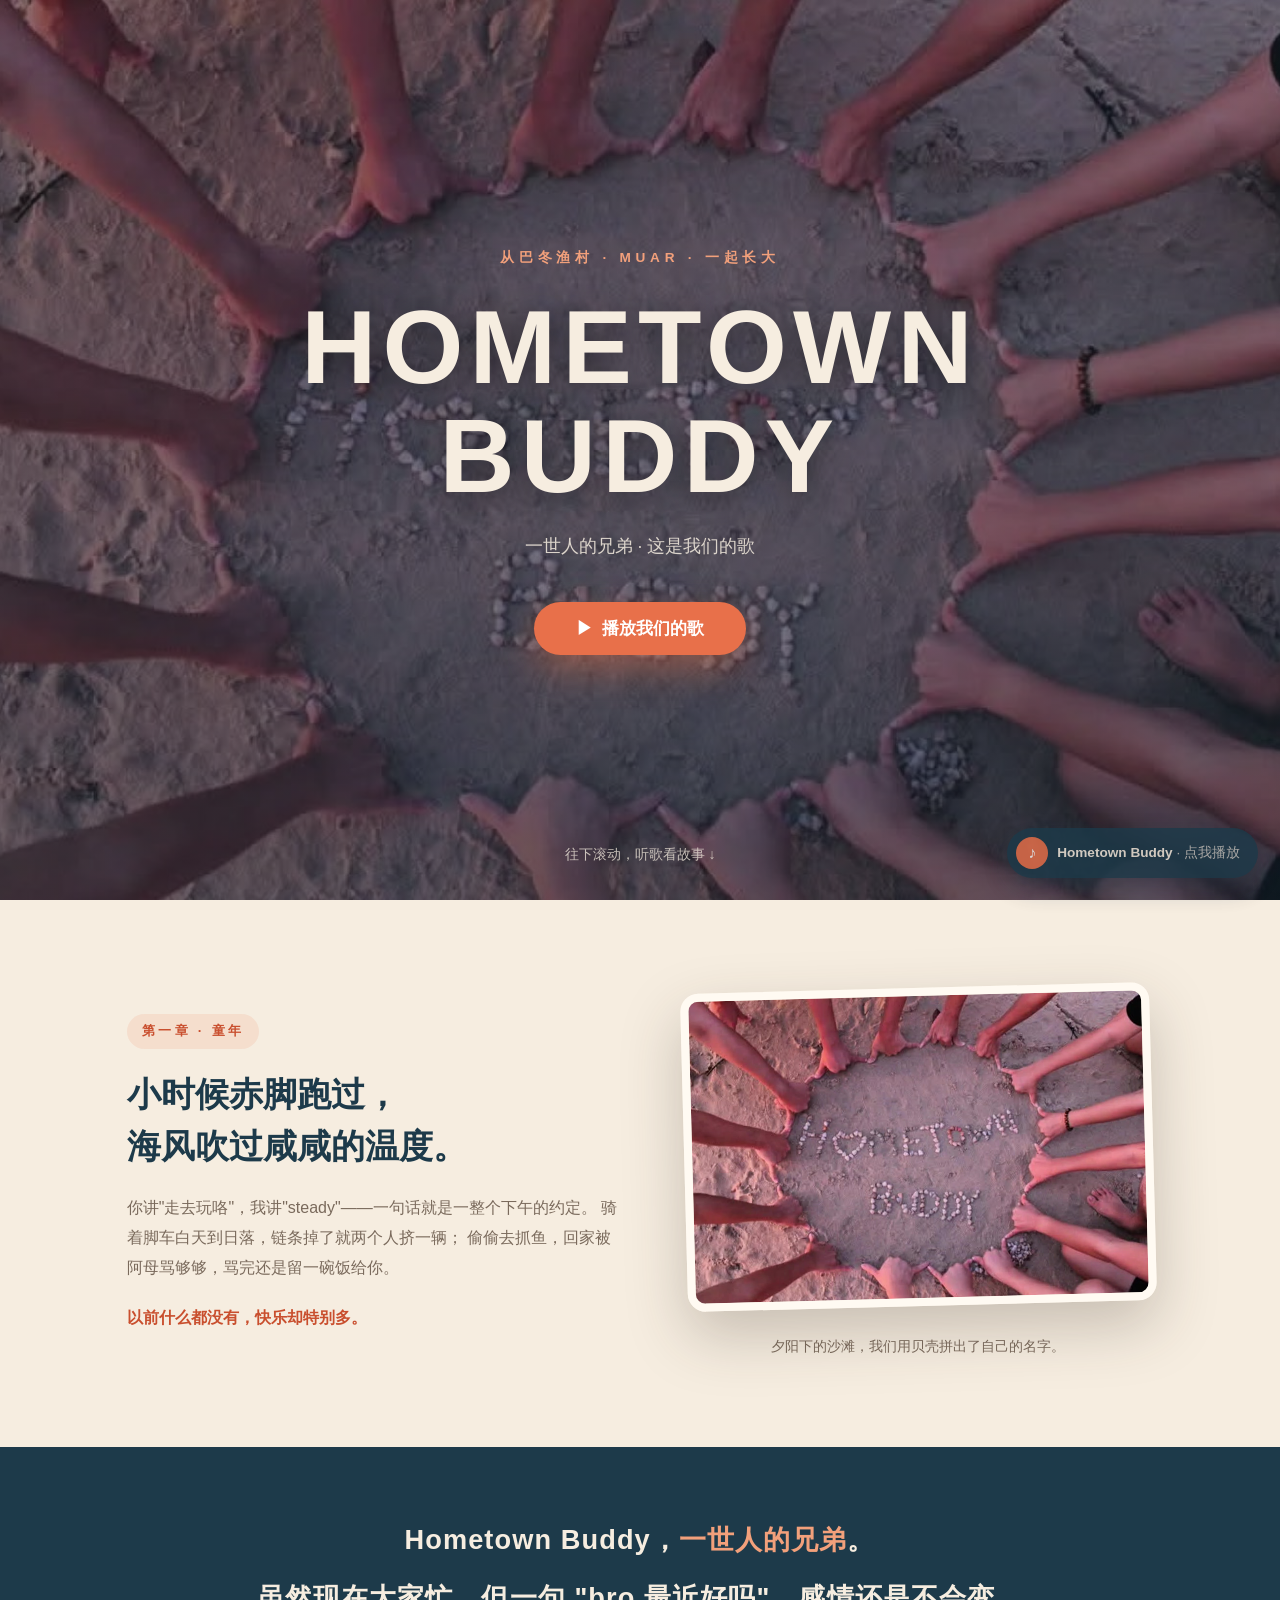
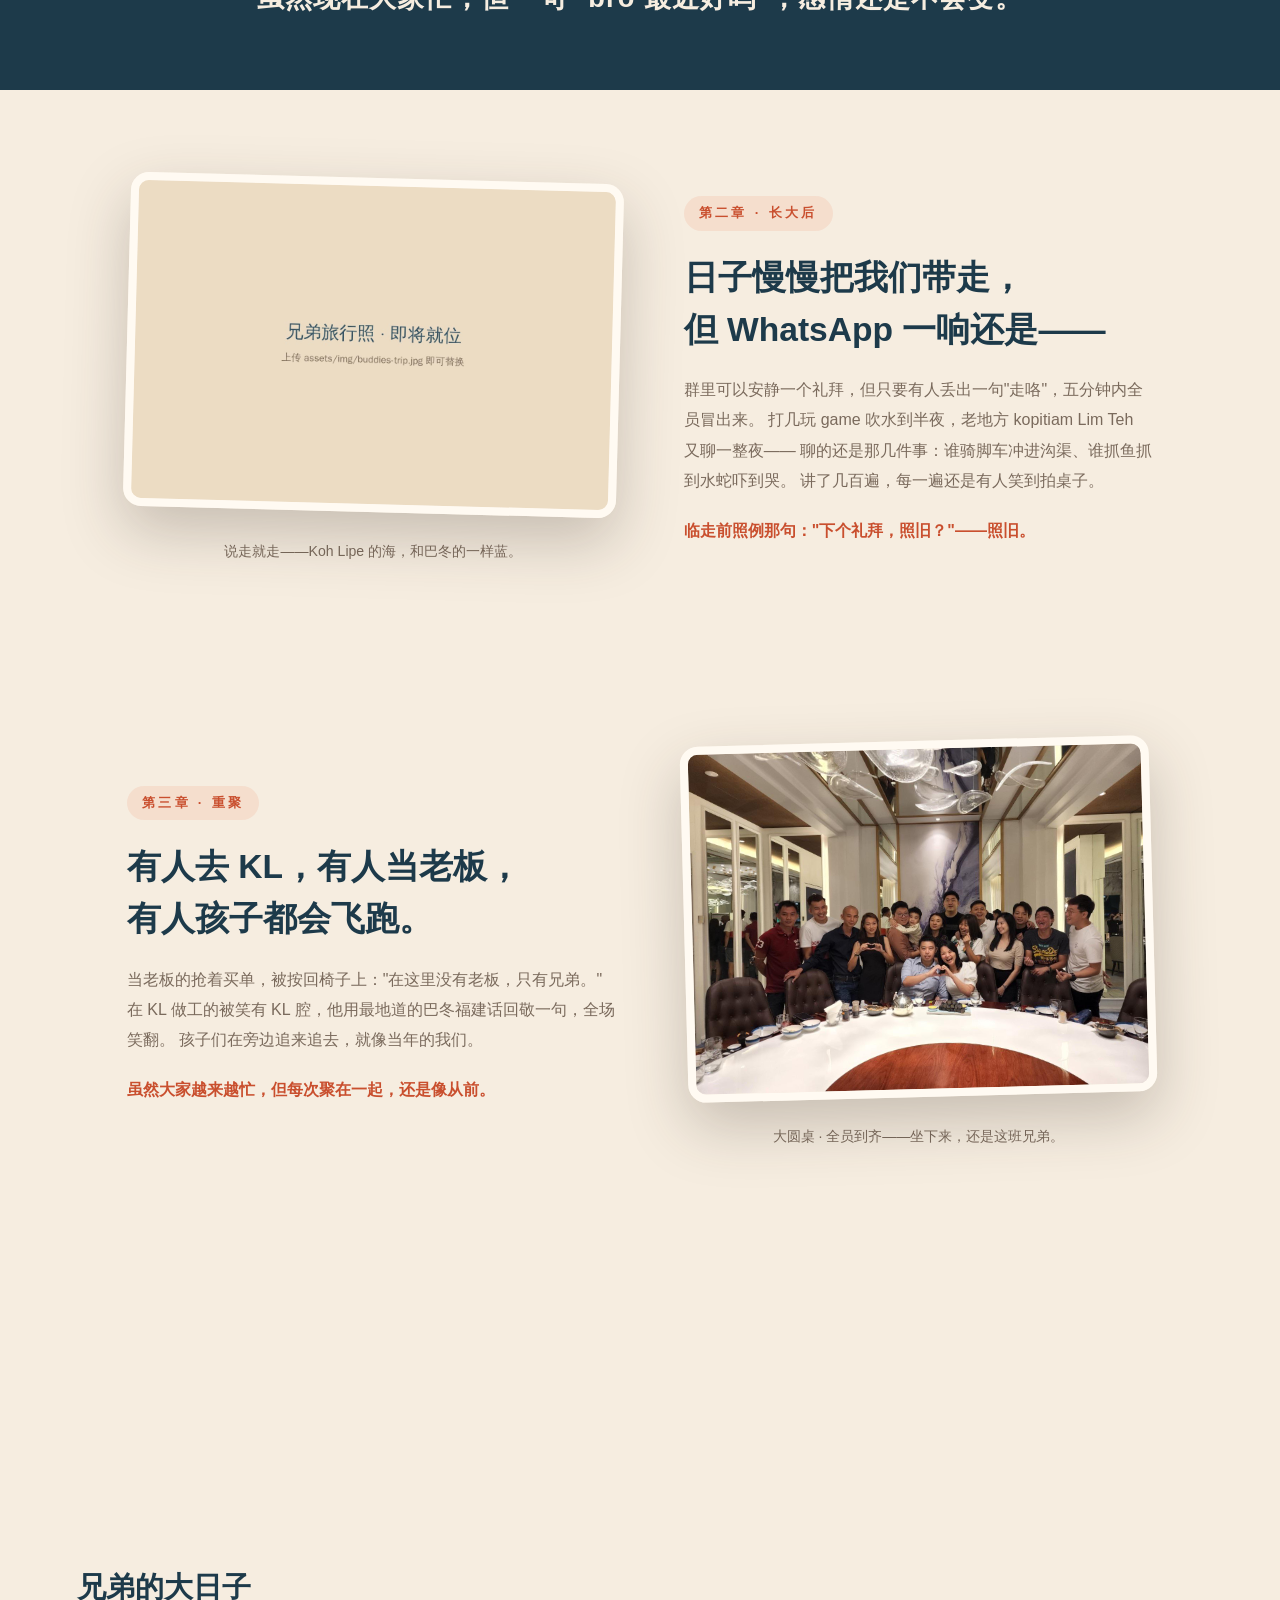
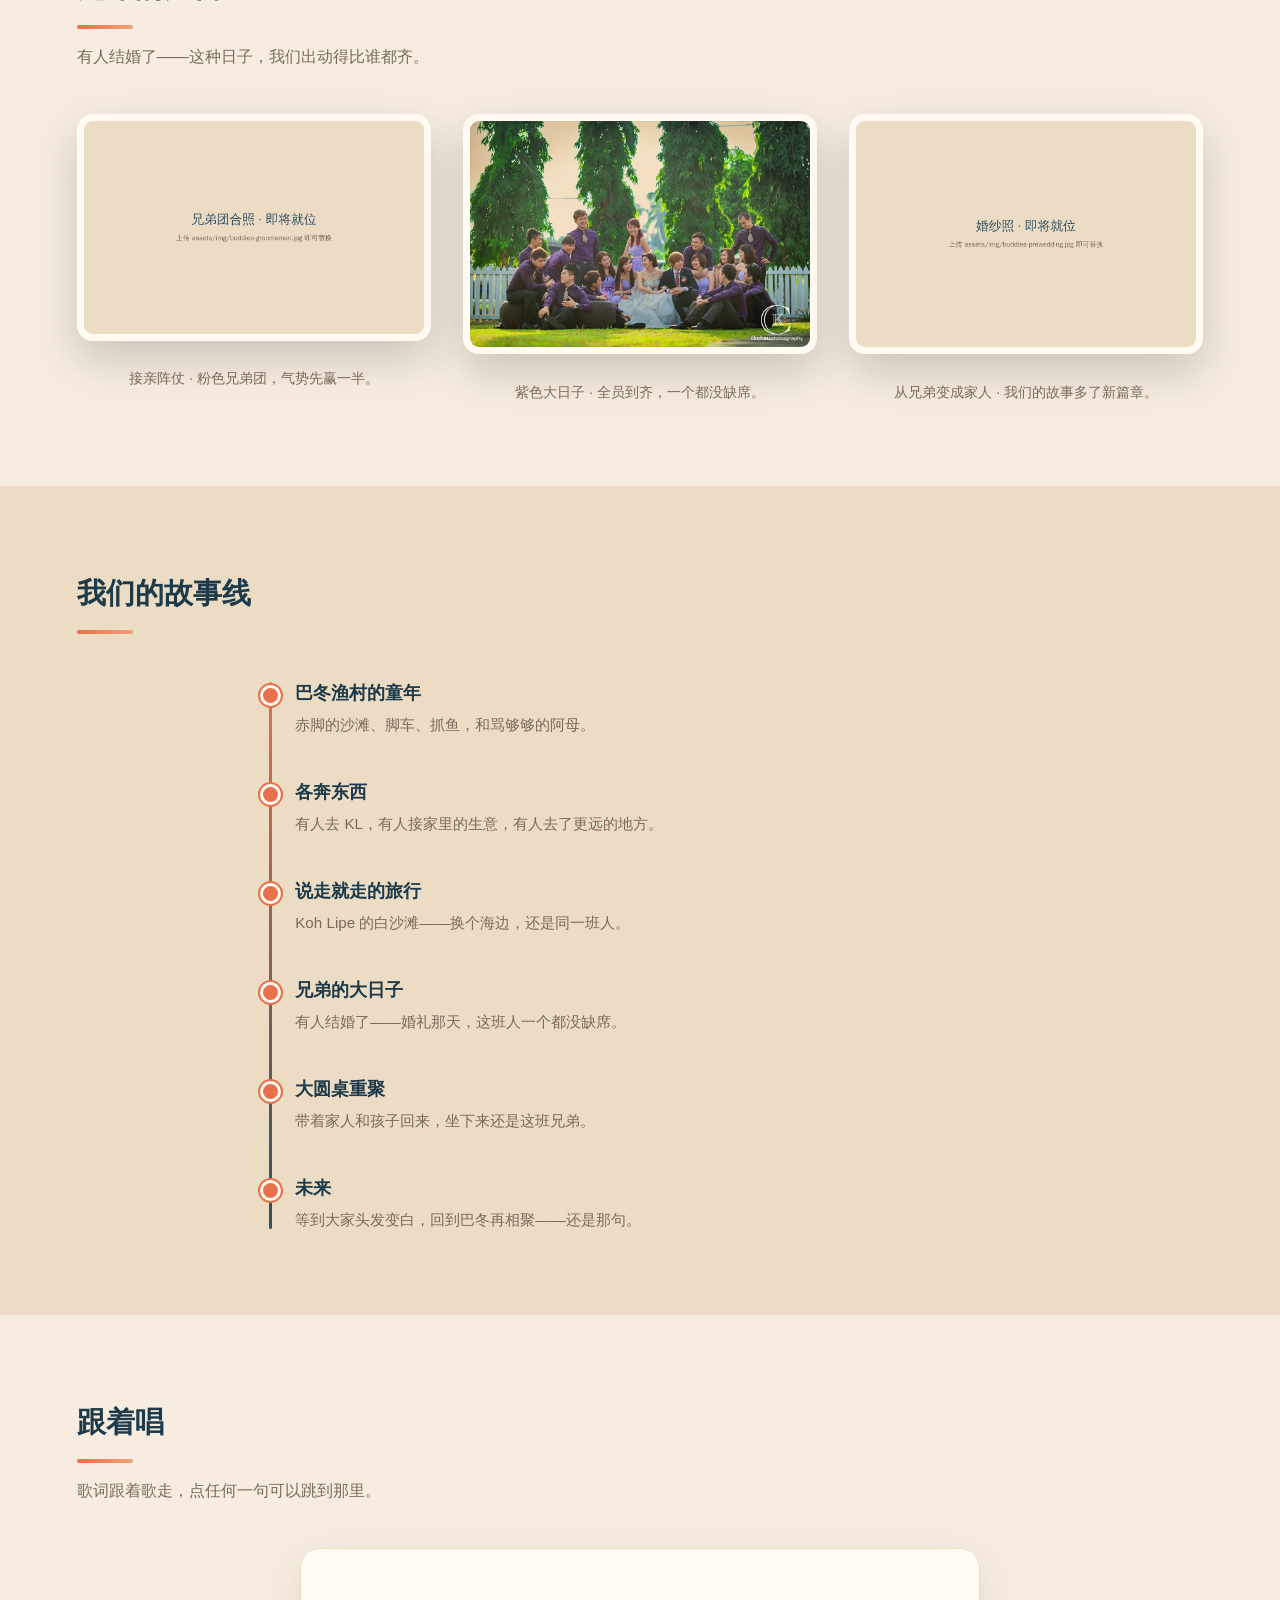
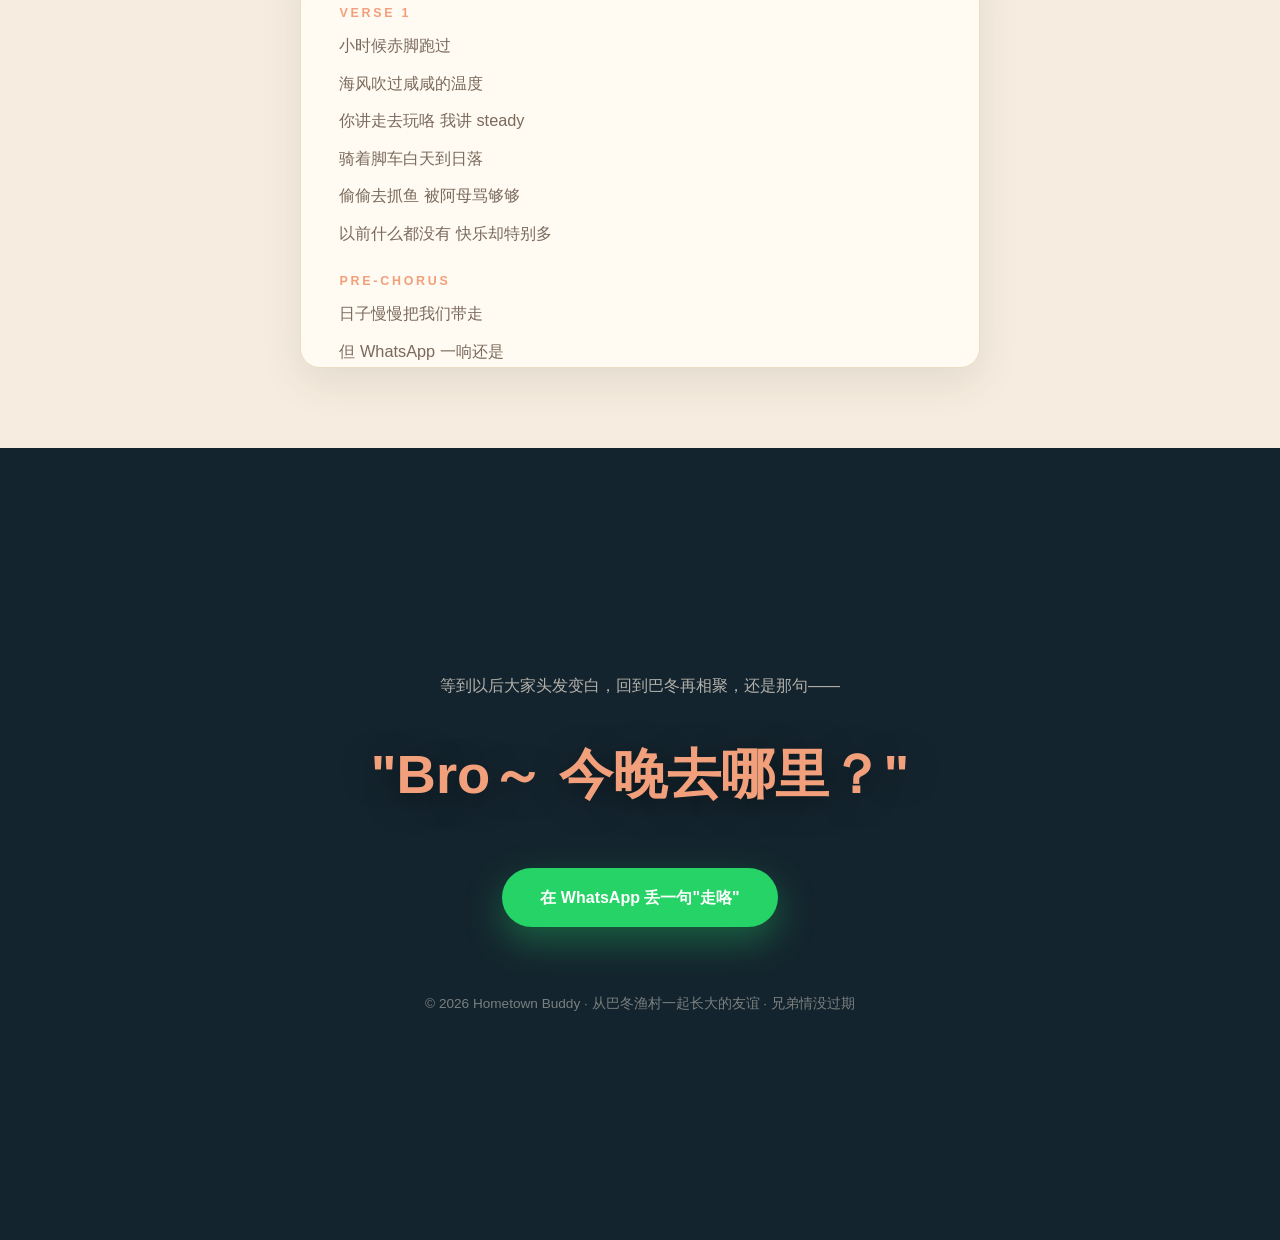
==== commit d6eb1be3: "Rework photos around the new photo set - Chapter 2 now shows the Koh Lipe trip photo slot - New "兄弟的" ====
--- a/index.html
+++ b/index.html
@@ -60,8 +60,8 @@
       <p class="chapter-punch">临走前照例那句："下个礼拜，照旧？"——照旧。</p>
     </div>
     <figure class="chapter-photo tilt-right">
-      <img src="assets/img/buddies-wedding.jpg" alt="婚礼上一班兄弟姐妹穿着紫色礼服在草地上围着新人合照">
-      <figcaption>兄弟的大日子，全员紫色出动——一个都没缺席。</figcaption>
+      <img src="assets/img/buddies-trip.jpg" alt="一班兄弟姐妹穿着彩色 Koh Lipe 背心在泰国海边沙滩上摆姿势合照">
+      <figcaption>说走就走——Koh Lipe 的海，和巴冬的一样蓝。</figcaption>
     </figure>
   </section>
 
@@ -91,6 +91,28 @@
     </blockquote>
   </section>
 
+  <!-- 兄弟的大日子 -->
+  <section class="wedding-sec reveal">
+    <div class="section-head">
+      <h2>兄弟的大日子</h2>
+      <p>有人结婚了——这种日子，我们出动得比谁都齐。</p>
+    </div>
+    <div class="wedding-grid">
+      <figure class="wedding-item">
+        <img src="assets/img/buddies-groomsmen.jpg" alt="接亲那天，一班兄弟穿着粉色衬衫在婚车前围着新郎摆出出拳姿势">
+        <figcaption>接亲阵仗 · 粉色兄弟团，气势先赢一半。</figcaption>
+      </figure>
+      <figure class="wedding-item">
+        <img src="assets/img/buddies-wedding.jpg" alt="婚礼上一班兄弟姐妹穿着紫色礼服在草地上围着新人合照">
+        <figcaption>紫色大日子 · 全员到齐，一个都没缺席。</figcaption>
+      </figure>
+      <figure class="wedding-item">
+        <img src="assets/img/buddies-prewedding.jpg" alt="新人婚纱照：新郎单膝跪地为坐着的新娘穿上高跟鞋">
+        <figcaption>从兄弟变成家人 · 我们的故事多了新篇章。</figcaption>
+      </figure>
+    </div>
+  </section>
+
   <!-- 时间轴 -->
   <section class="timeline-sec reveal">
     <div class="section-head">
@@ -104,6 +126,10 @@
       <li>
         <h3>各奔东西</h3>
         <p>有人去 KL，有人接家里的生意，有人去了更远的地方。</p>
+      </li>
+      <li>
+        <h3>说走就走的旅行</h3>
+        <p>Koh Lipe 的白沙滩——换个海边，还是同一班人。</p>
       </li>
       <li>
         <h3>兄弟的大日子</h3>
--- a/css/style.css
+++ b/css/style.css
@@ -228,6 +228,43 @@
 
 .section-head p {
   margin-top: 0.8rem;
+  color: var(--ink-soft);
+}
+
+/* ---------- 兄弟的大日子相册 ---------- */
+.wedding-sec {
+  padding: 5rem 6vw;
+}
+
+.wedding-grid {
+  max-width: 1180px;
+  margin: 0 auto;
+  display: grid;
+  grid-template-columns: repeat(auto-fit, minmax(280px, 1fr));
+  gap: 2rem;
+  align-items: start;
+}
+
+.wedding-item {
+  margin: 0;
+}
+
+.wedding-item img {
+  width: 100%;
+  border-radius: 16px;
+  border: 7px solid var(--paper);
+  box-shadow: 0 18px 44px rgba(58, 47, 40, 0.22);
+  transition: transform 0.25s;
+}
+
+.wedding-item:hover img {
+  transform: translateY(-6px) rotate(-0.6deg);
+}
+
+.wedding-item figcaption {
+  text-align: center;
+  margin-top: 0.9rem;
+  font-size: 0.88rem;
   color: var(--ink-soft);
 }
 
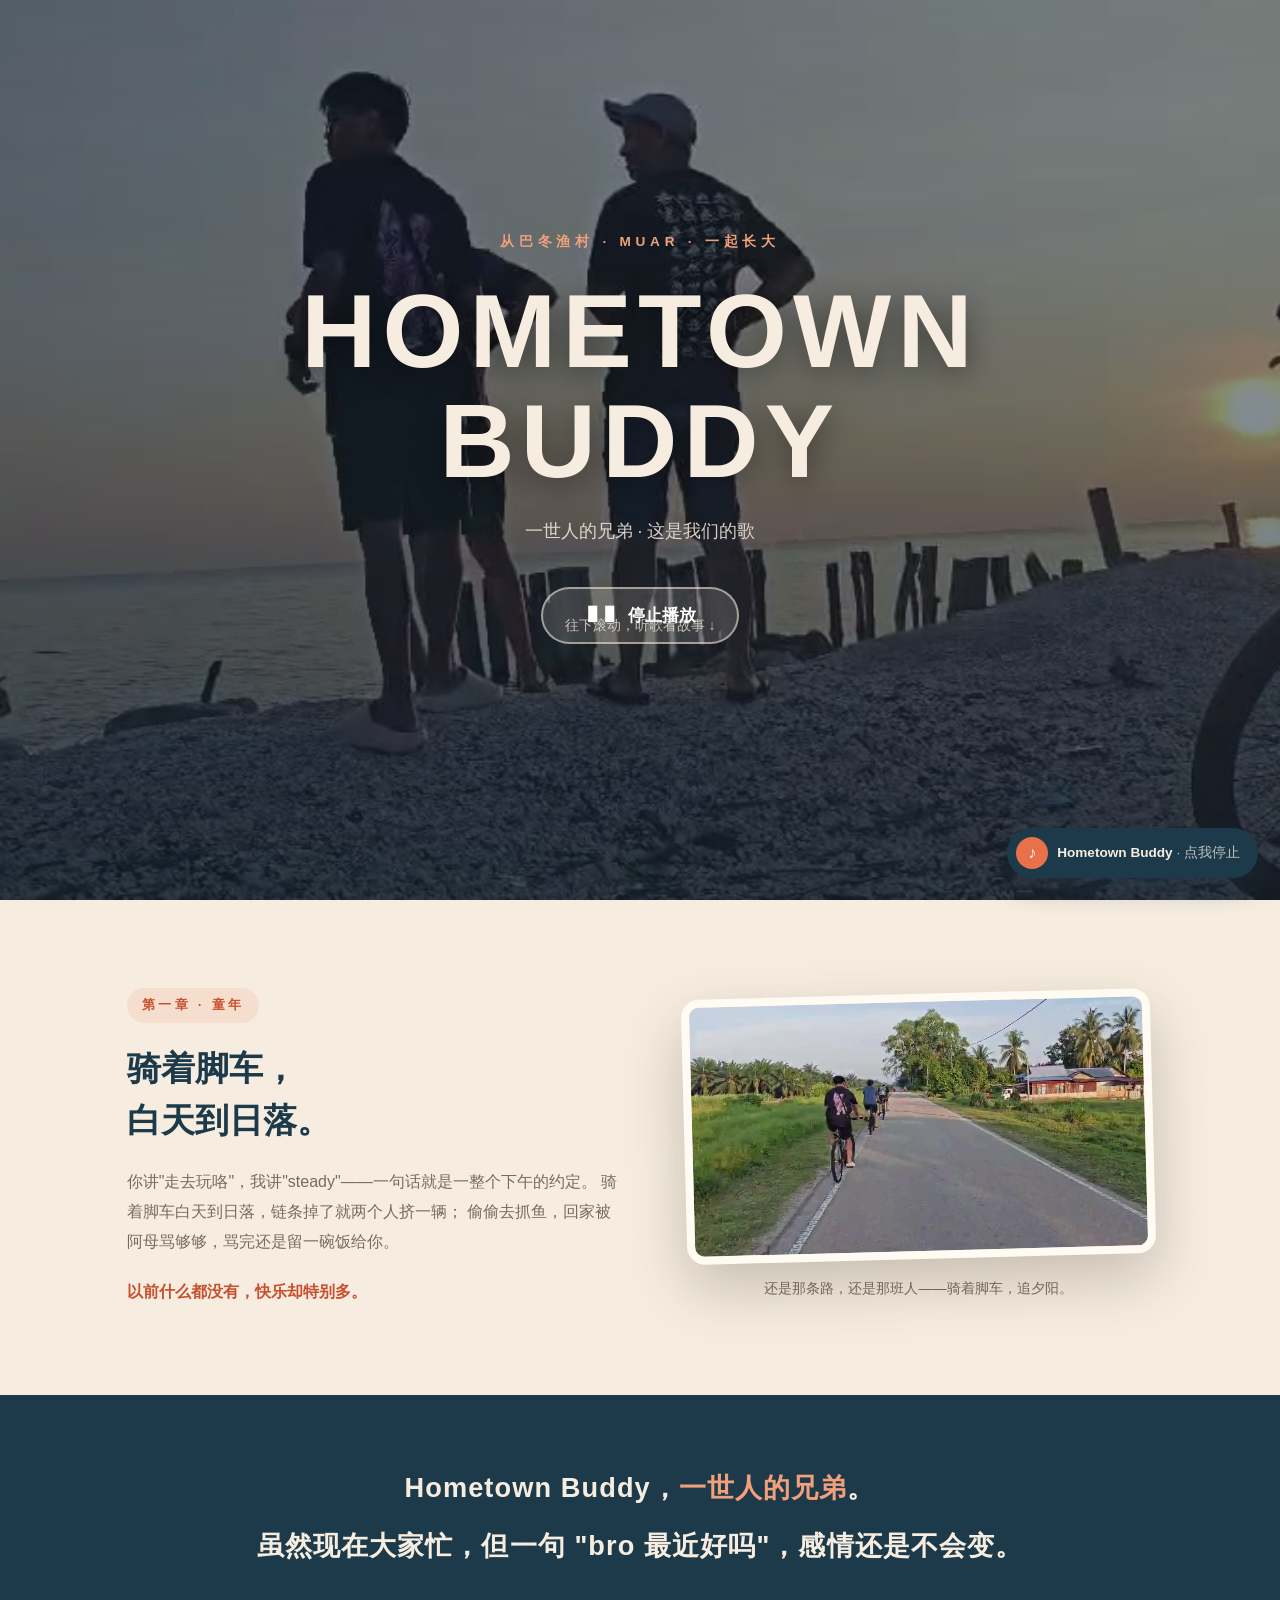
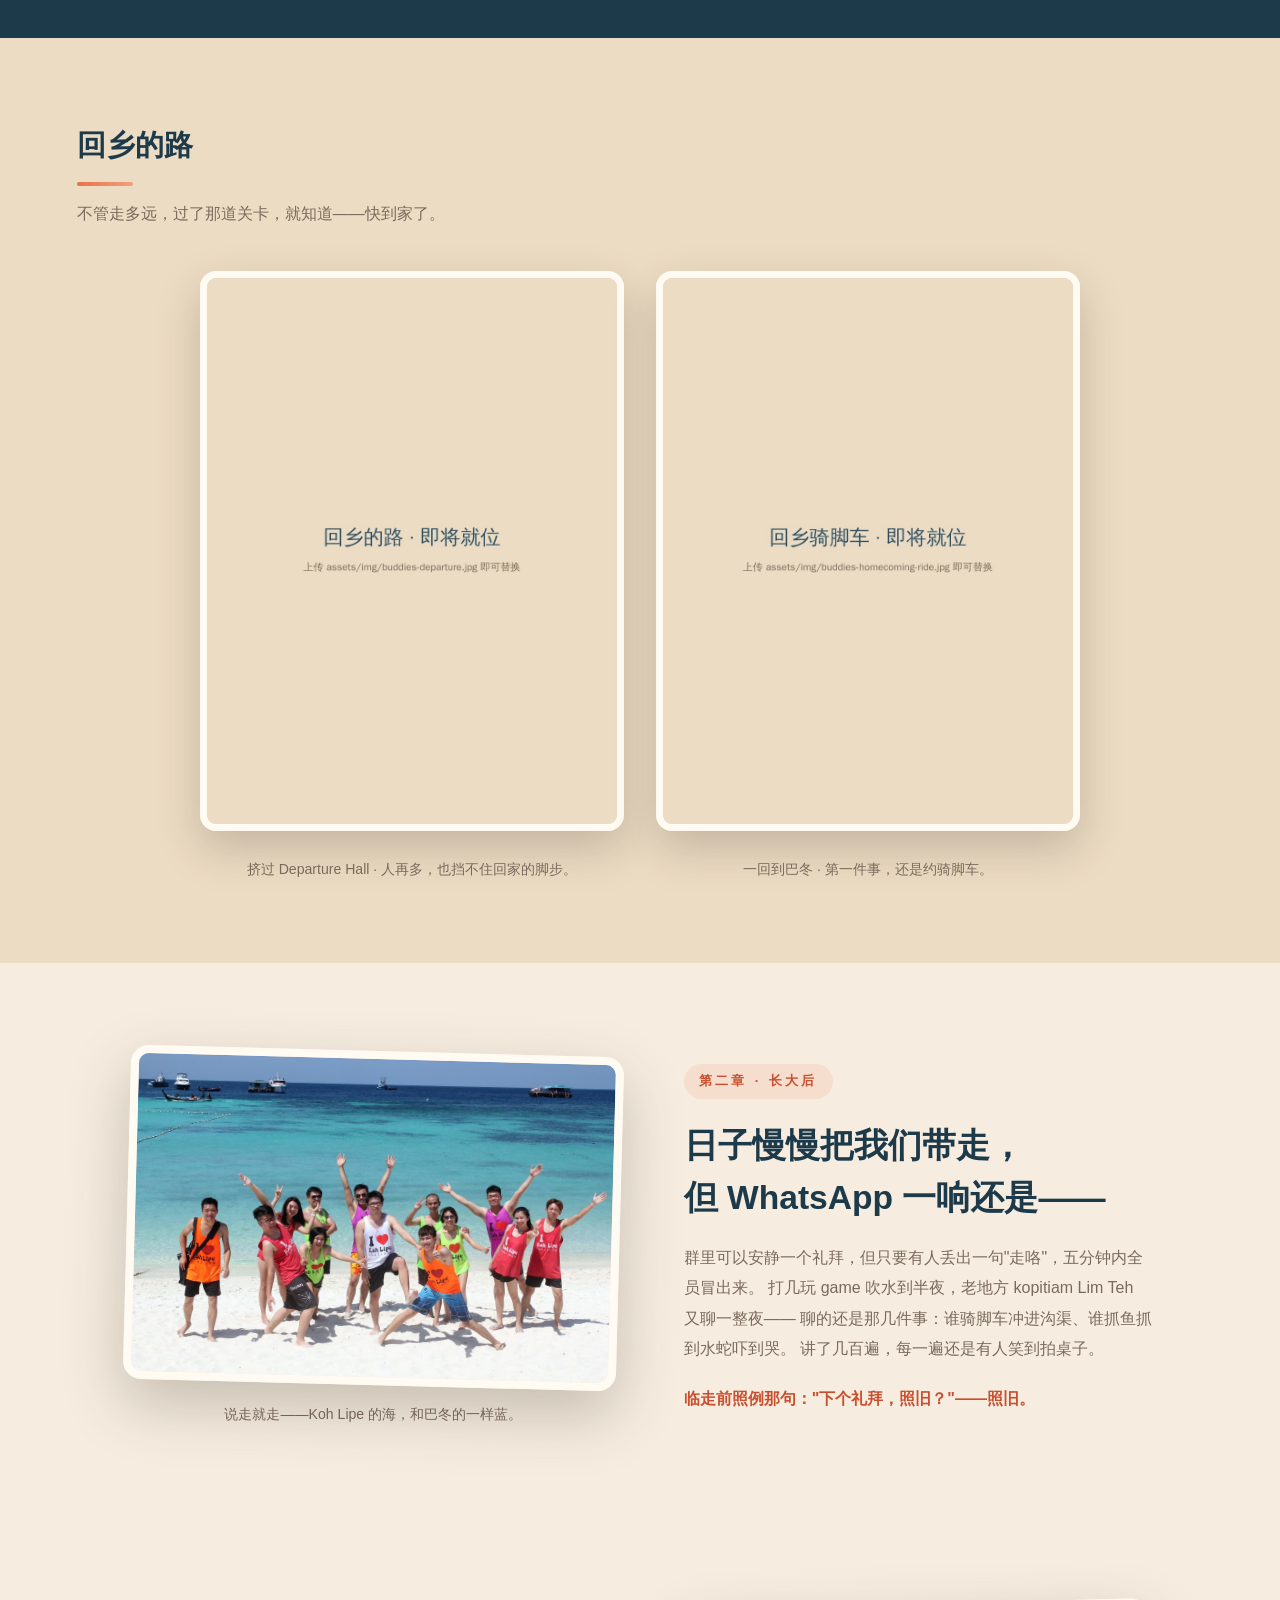
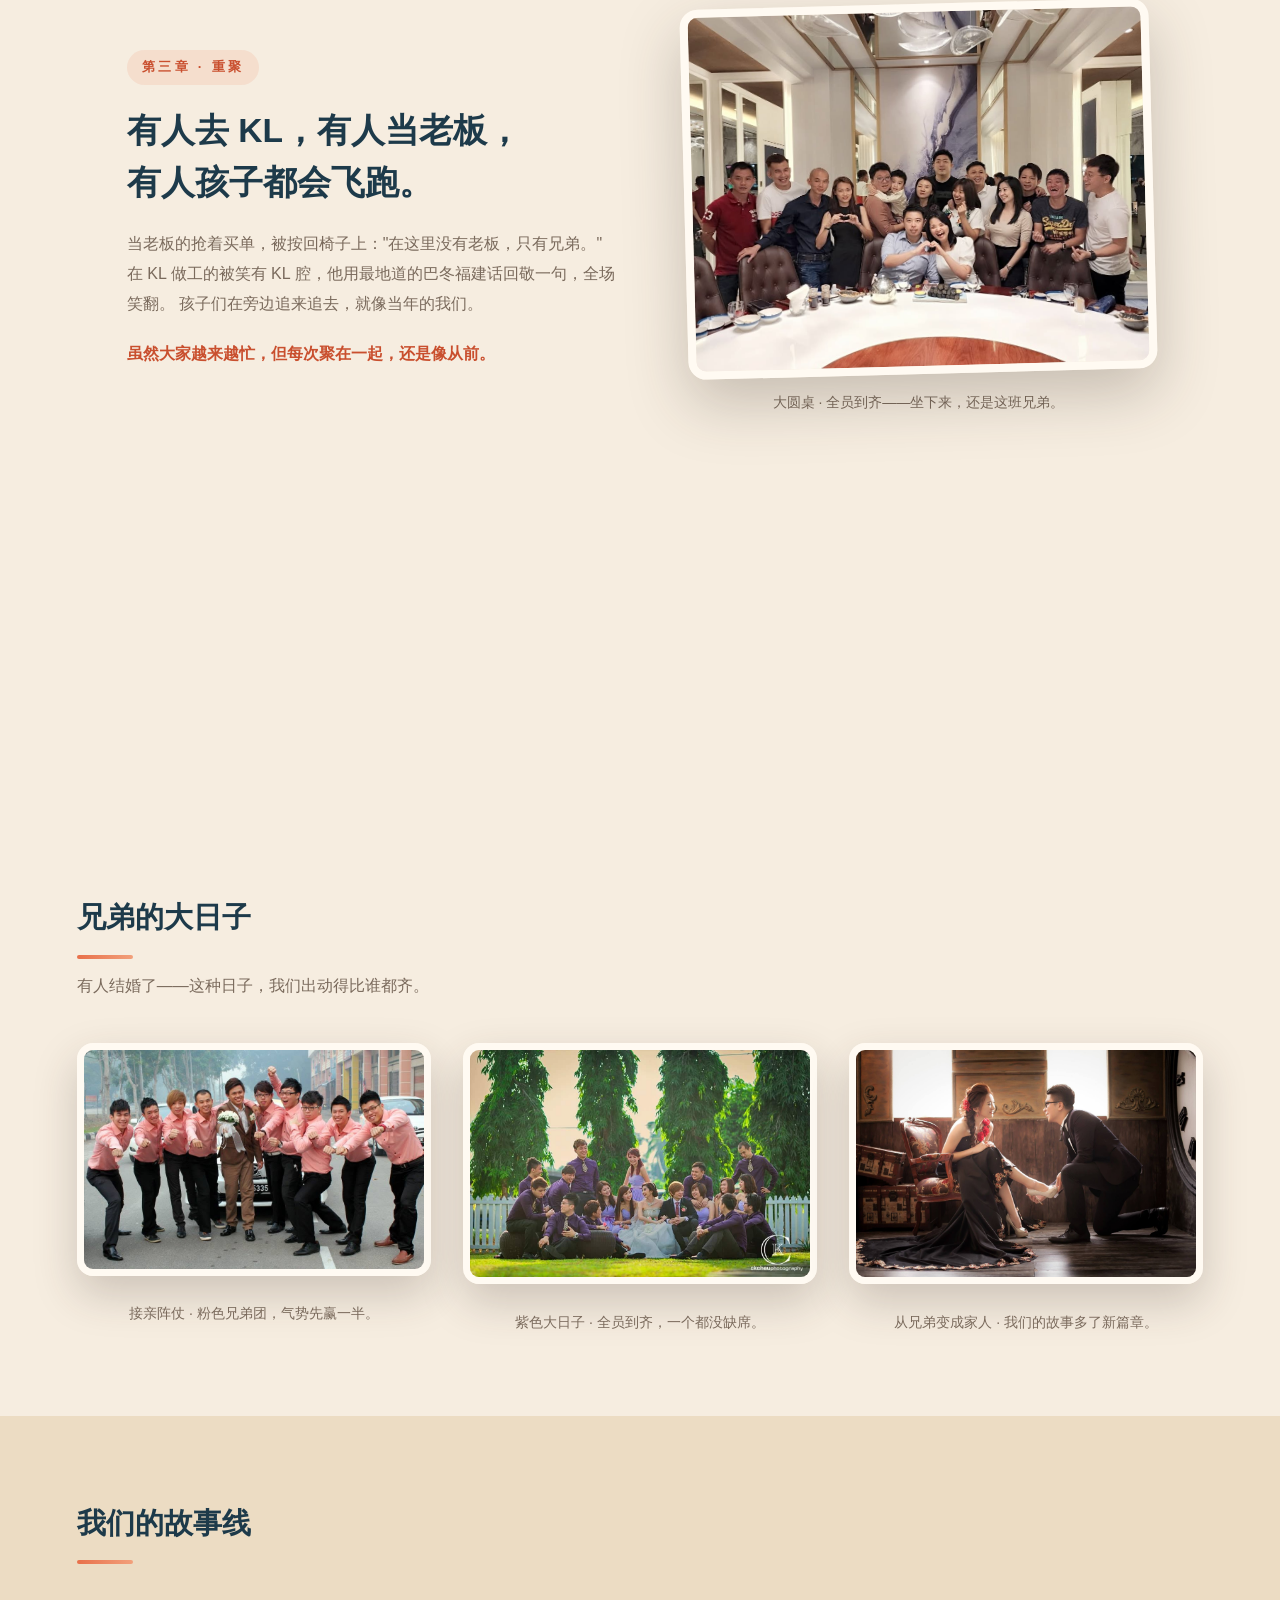
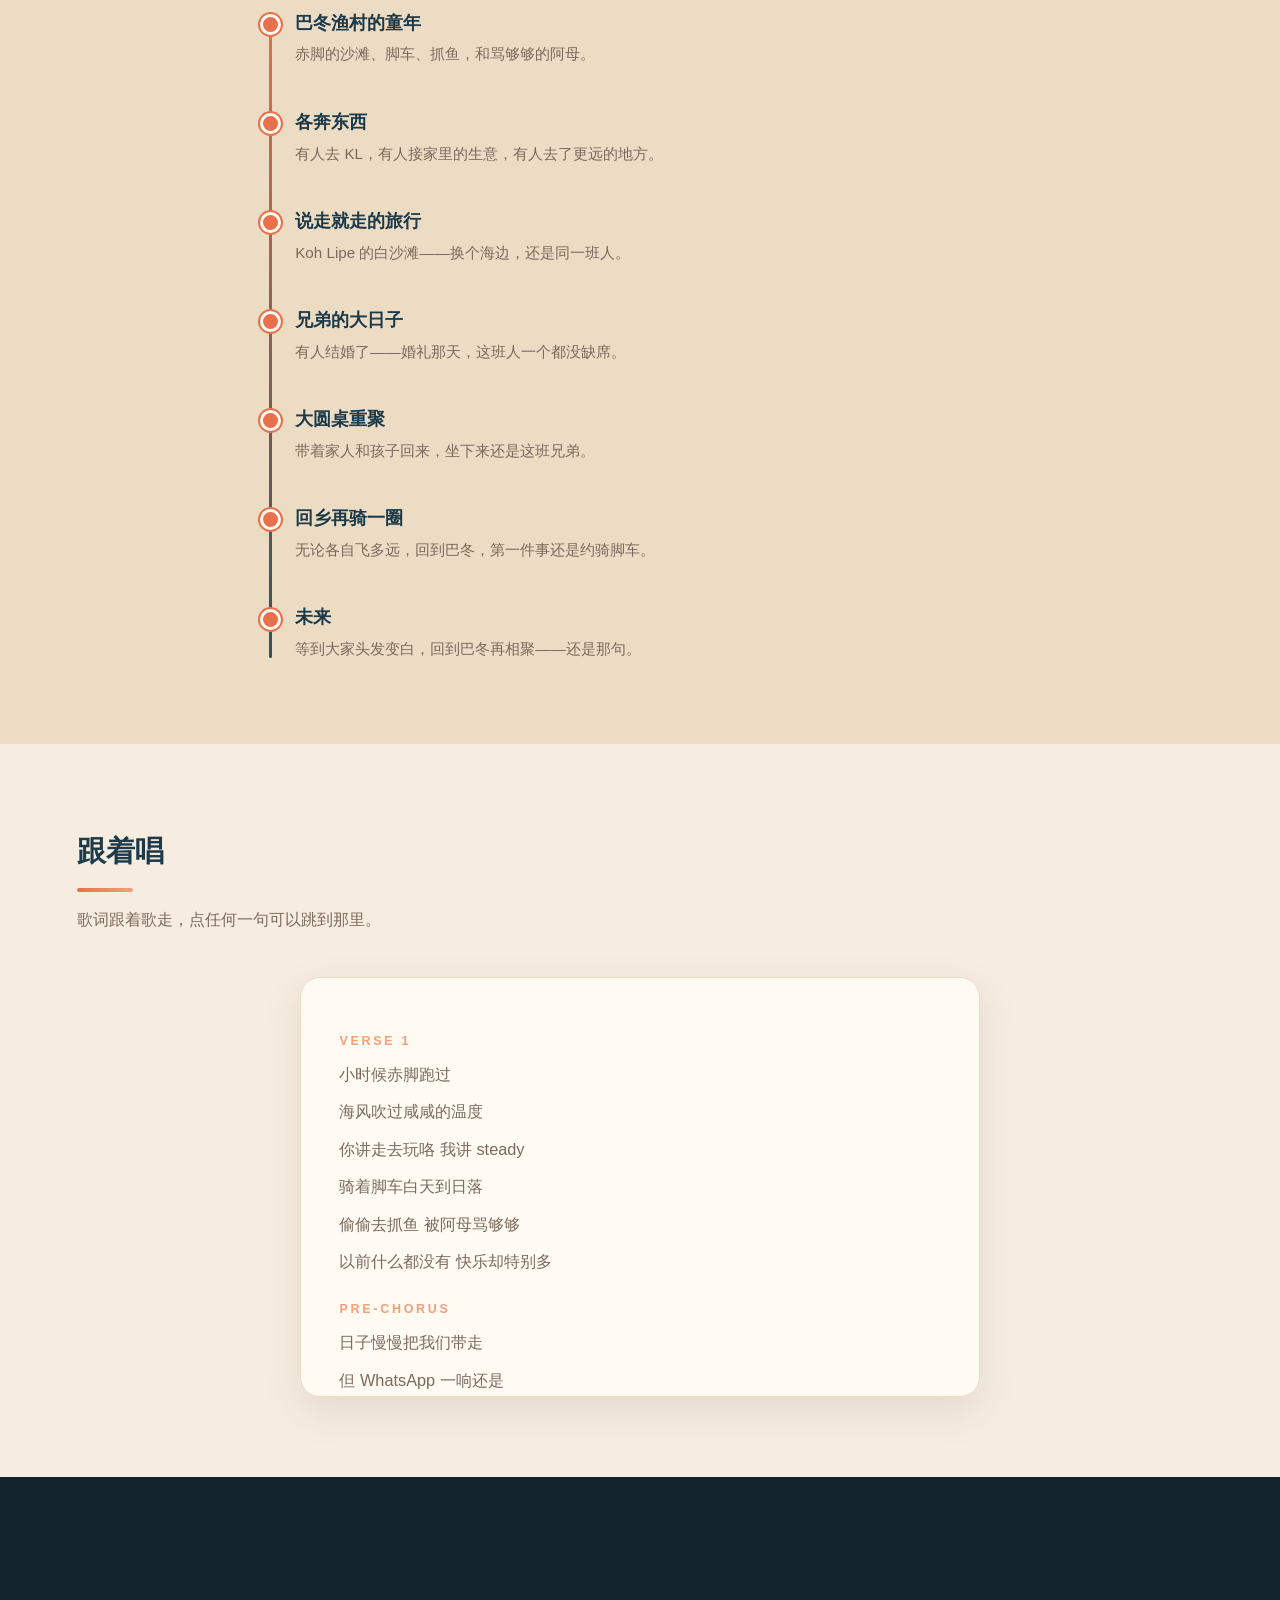
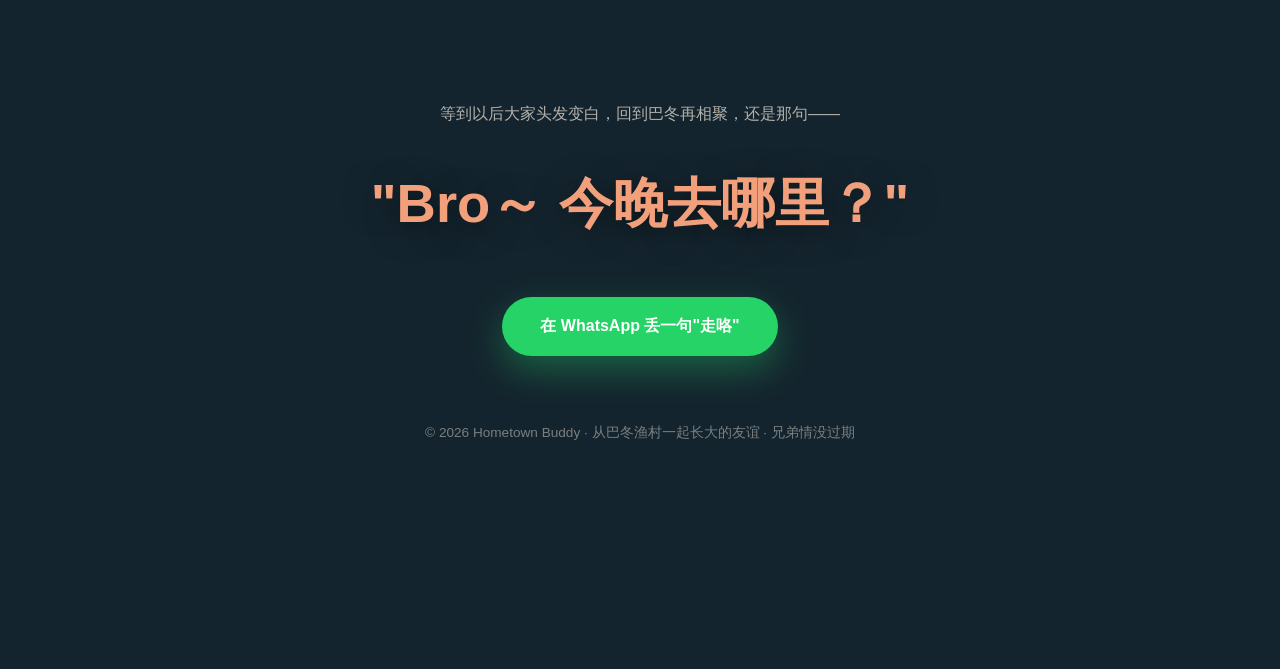
==== commit 6d315f6c: "Add real hometown video backgrounds and a homecoming section - Opening is now a fullscreen muted-loo" ====
--- a/index.html
+++ b/index.html
@@ -9,8 +9,12 @@
 </head>
 <body>
 
-  <!-- 开场：全屏照片 + 歌名 + 播放 -->
+  <!-- 开场：全屏日落海边视频 + 歌名 + 播放 -->
   <section class="opening">
+    <video class="opening-video" autoplay muted loop playsinline
+           poster="assets/img/beach-sunset-poster.jpg">
+      <source src="assets/video/beach-sunset.mp4" type="video/mp4">
+    </video>
     <div class="opening-inner">
       <p class="opening-eyebrow">从巴冬渔村 · MUAR · 一起长大</p>
       <h1>HOMETOWN<br>BUDDY</h1>
@@ -20,11 +24,11 @@
     <div class="scroll-hint">往下滚动，听歌看故事 ↓</div>
   </section>
 
-  <!-- 第一章：童年 -->
+  <!-- 第一章：童年 · 骑脚车 -->
   <section class="chapter reveal">
     <div class="chapter-text">
       <span class="chapter-no">第一章 · 童年</span>
-      <h2>小时候赤脚跑过，<br>海风吹过咸咸的温度。</h2>
+      <h2>骑着脚车，<br>白天到日落。</h2>
       <p>
         你讲"走去玩咯"，我讲"steady"——一句话就是一整个下午的约定。
         骑着脚车白天到日落，链条掉了就两个人挤一辆；
@@ -33,8 +37,11 @@
       <p class="chapter-punch">以前什么都没有，快乐却特别多。</p>
     </div>
     <figure class="chapter-photo tilt-left">
-      <img src="assets/img/hero.jpg" alt="夕阳下，一班兄弟的手围成圈，沙地上用贝壳拼出 HOMETOWN BUDDY">
-      <figcaption>夕阳下的沙滩，我们用贝壳拼出了自己的名字。</figcaption>
+      <video class="chapter-video" autoplay muted loop playsinline
+             poster="assets/img/cycling-poster.jpg">
+        <source src="assets/video/cycling.mp4" type="video/mp4">
+      </video>
+      <figcaption>还是那条路，还是那班人——骑着脚车，追夕阳。</figcaption>
     </figure>
   </section>
 
@@ -46,7 +53,25 @@
     </blockquote>
   </section>
 
-  <!-- 第二章：Lim Teh -->
+  <!-- 回乡 -->
+  <section class="homecoming-sec reveal">
+    <div class="section-head">
+      <h2>回乡的路</h2>
+      <p>不管走多远，过了那道关卡，就知道——快到家了。</p>
+    </div>
+    <div class="homecoming-grid">
+      <figure class="homecoming-item">
+        <img src="assets/img/buddies-departure.jpg" alt="挤满人的 Departure Hall，大家拖着行李准备回家">
+        <figcaption>挤过 Departure Hall · 人再多，也挡不住回家的脚步。</figcaption>
+      </figure>
+      <figure class="homecoming-item">
+        <img src="assets/img/buddies-homecoming-ride.jpg" alt="傍晚时分，几个兄弟在熟悉的家乡街道上骑脚车">
+        <figcaption>一回到巴冬 · 第一件事，还是约骑脚车。</figcaption>
+      </figure>
+    </div>
+  </section>
+
+  <!-- 第二章：长大后 -->
   <section class="chapter flip reveal">
     <div class="chapter-text">
       <span class="chapter-no">第二章 · 长大后</span>
@@ -83,8 +108,12 @@
     </figure>
   </section>
 
-  <!-- Bridge 横幅 -->
+  <!-- Bridge 横幅（海边木桥视频背景） -->
   <section class="chorus-banner deep reveal">
+    <video class="banner-video" autoplay muted loop playsinline
+           poster="assets/img/jetty-poster.jpg">
+      <source src="assets/video/jetty.mp4" type="video/mp4">
+    </video>
     <blockquote>
       海风轻轻吹过 Old Hometown，我们的故事 <em>never slowing down</em>。<br>
       从小玩到大 不曾散，兄弟的名字永远放心上。
@@ -138,6 +167,10 @@
       <li>
         <h3>大圆桌重聚</h3>
         <p>带着家人和孩子回来，坐下来还是这班兄弟。</p>
+      </li>
+      <li>
+        <h3>回乡再骑一圈</h3>
+        <p>无论各自飞多远，回到巴冬，第一件事还是约骑脚车。</p>
       </li>
       <li>
         <h3>未来</h3>
--- a/css/style.css
+++ b/css/style.css
@@ -45,11 +45,34 @@
   align-items: center;
   justify-content: center;
   text-align: center;
-  background:
-    linear-gradient(rgba(20, 36, 46, 0.45), rgba(20, 36, 46, 0.62)),
-    url("../assets/img/hero.jpg") center / cover no-repeat;
+  background: var(--sea-dusk);
   color: var(--sand);
   padding: 2rem 6vw;
+  overflow: hidden;
+}
+
+/* 全屏视频背景 + 压暗遮罩，保证文字清晰 */
+.opening-video {
+  position: absolute;
+  inset: 0;
+  width: 100%;
+  height: 100%;
+  object-fit: cover;
+  z-index: 0;
+}
+
+.opening::after {
+  content: "";
+  position: absolute;
+  inset: 0;
+  z-index: 1;
+  background: linear-gradient(rgba(20, 36, 46, 0.42), rgba(20, 36, 46, 0.66));
+}
+
+.opening-inner,
+.opening .scroll-hint {
+  position: relative;
+  z-index: 2;
 }
 
 .opening-eyebrow {
@@ -162,15 +185,25 @@
   margin: 0;
 }
 
-.chapter-photo img {
+.chapter-photo img,
+.chapter-video {
+  display: block;
   width: 100%;
   border-radius: 18px;
   border: 8px solid var(--paper);
   box-shadow: 0 24px 60px rgba(58, 47, 40, 0.25);
 }
 
-.tilt-left img { transform: rotate(-1.5deg); }
-.tilt-right img { transform: rotate(1.5deg); }
+.chapter-video {
+  aspect-ratio: 848 / 478;
+  object-fit: cover;
+  background: var(--sea-dusk);
+}
+
+.tilt-left img,
+.tilt-left .chapter-video { transform: rotate(-1.5deg); }
+.tilt-right img,
+.tilt-right .chapter-video { transform: rotate(1.5deg); }
 
 .chapter-photo figcaption {
   text-align: center;
@@ -181,19 +214,39 @@
 
 /* ---------- 副歌横幅 ---------- */
 .chorus-banner {
+  position: relative;
   background: var(--sea-dusk);
   color: var(--sand);
   text-align: center;
   padding: 4rem 6vw;
+  overflow: hidden;
 }
 
 .chorus-banner.deep {
-  background:
-    linear-gradient(rgba(20, 36, 46, 0.82), rgba(20, 36, 46, 0.82)),
-    url("../assets/img/hero.jpg") center / cover fixed no-repeat;
+  padding: 6rem 6vw;
+}
+
+/* 横幅视频背景 + 压暗遮罩 */
+.banner-video {
+  position: absolute;
+  inset: 0;
+  width: 100%;
+  height: 100%;
+  object-fit: cover;
+  z-index: 0;
+}
+
+.chorus-banner.deep::after {
+  content: "";
+  position: absolute;
+  inset: 0;
+  z-index: 1;
+  background: linear-gradient(rgba(20, 36, 46, 0.66), rgba(20, 36, 46, 0.74));
 }
 
 .chorus-banner blockquote {
+  position: relative;
+  z-index: 2;
   font-size: clamp(1.2rem, 2.6vw, 1.7rem);
   font-weight: 600;
   line-height: 2.1;
@@ -262,6 +315,44 @@
 }
 
 .wedding-item figcaption {
+  text-align: center;
+  margin-top: 0.9rem;
+  font-size: 0.88rem;
+  color: var(--ink-soft);
+}
+
+/* ---------- 回乡相册 ---------- */
+.homecoming-sec {
+  padding: 5rem 6vw;
+  background: var(--sand-deep);
+}
+
+.homecoming-grid {
+  max-width: 880px;
+  margin: 0 auto;
+  display: grid;
+  grid-template-columns: repeat(auto-fit, minmax(260px, 1fr));
+  gap: 2rem;
+  align-items: start;
+}
+
+.homecoming-item {
+  margin: 0;
+}
+
+.homecoming-item img {
+  width: 100%;
+  border-radius: 16px;
+  border: 7px solid var(--paper);
+  box-shadow: 0 18px 44px rgba(58, 47, 40, 0.22);
+  transition: transform 0.25s;
+}
+
+.homecoming-item:hover img {
+  transform: translateY(-6px);
+}
+
+.homecoming-item figcaption {
   text-align: center;
   margin-top: 0.9rem;
   font-size: 0.88rem;
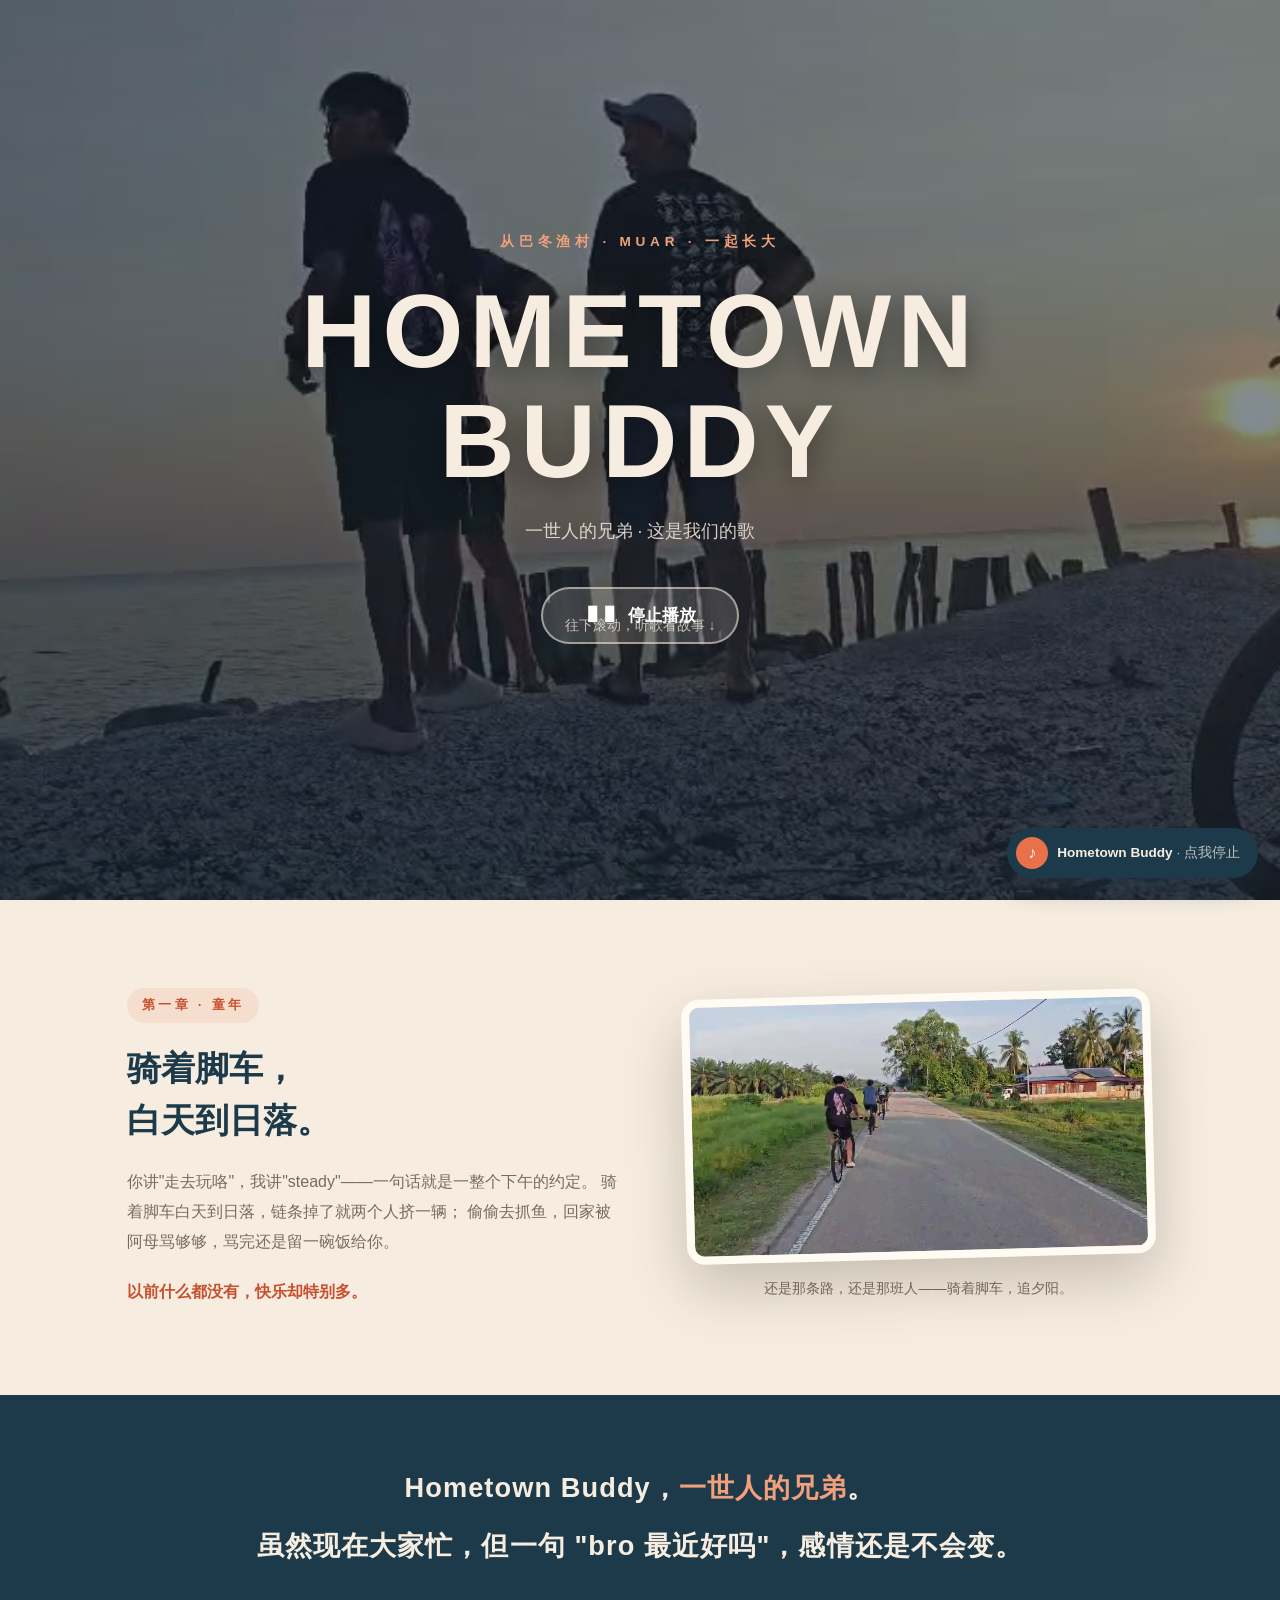
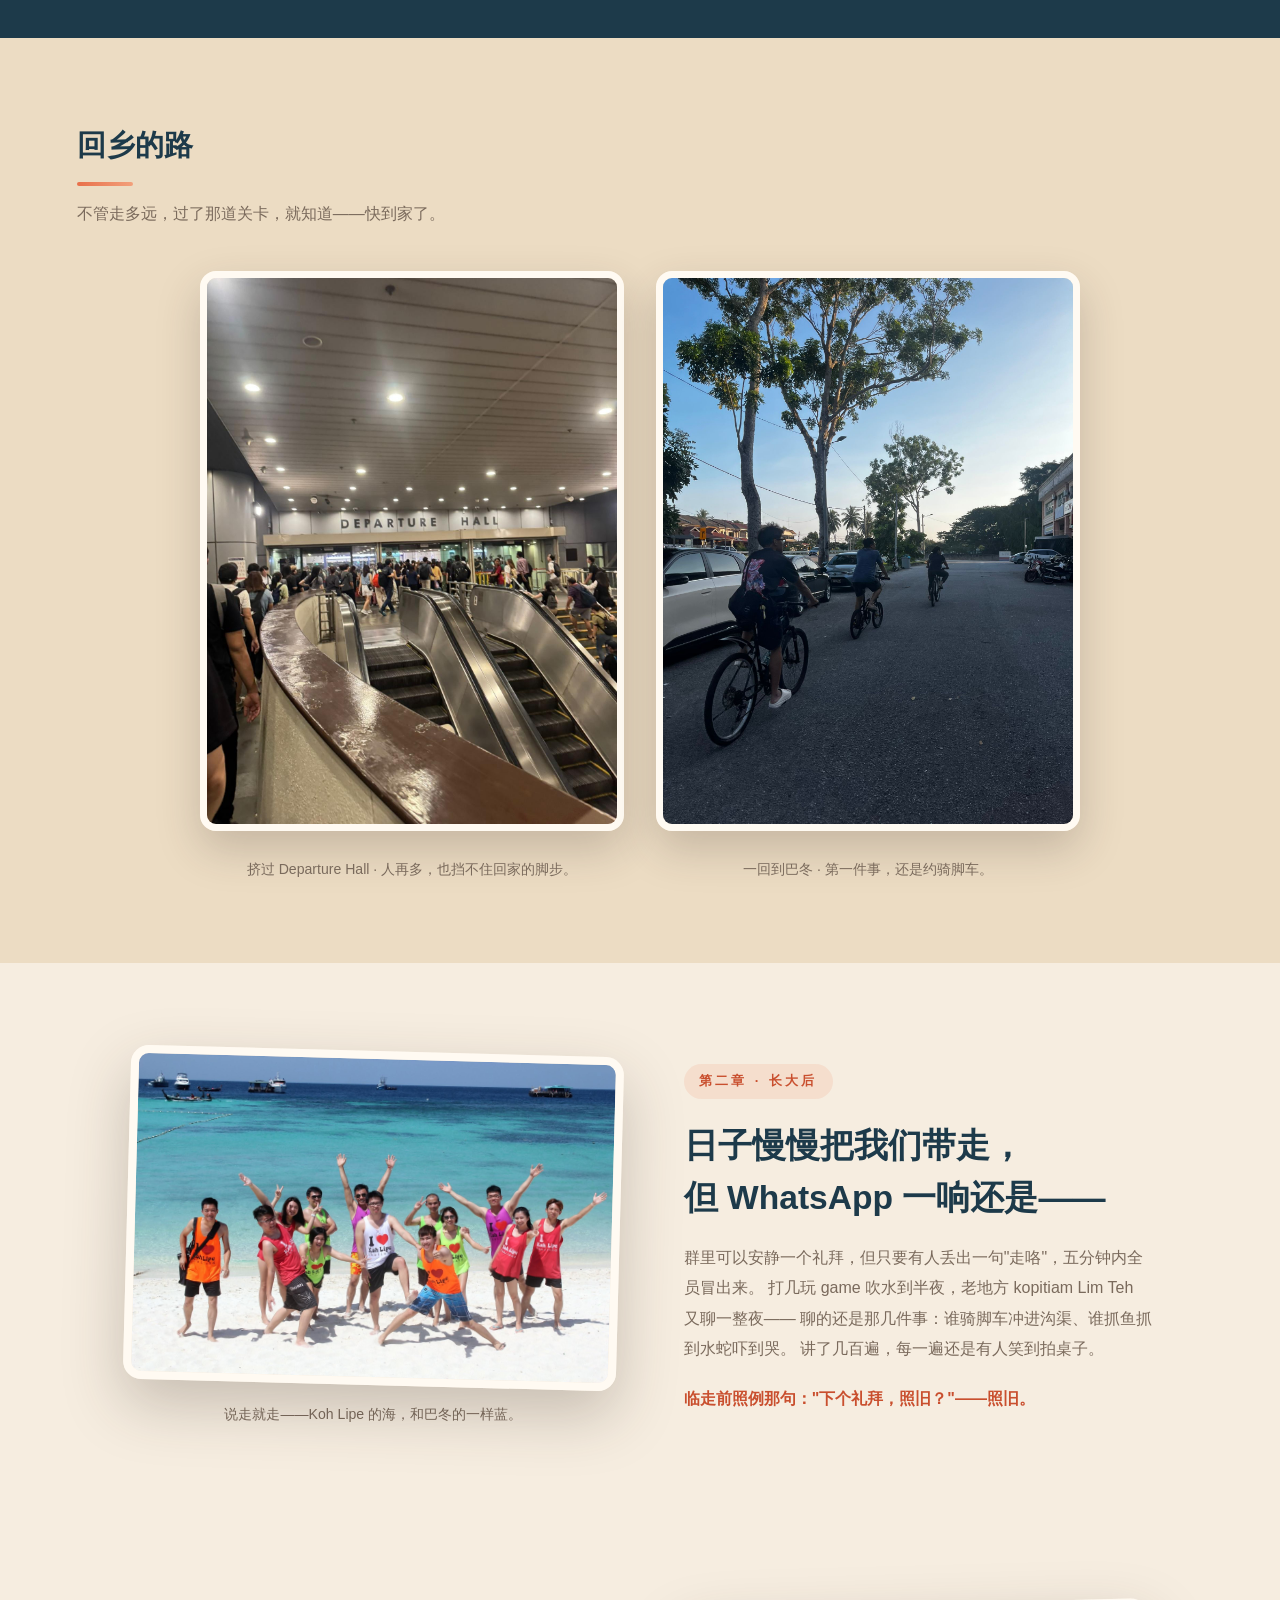
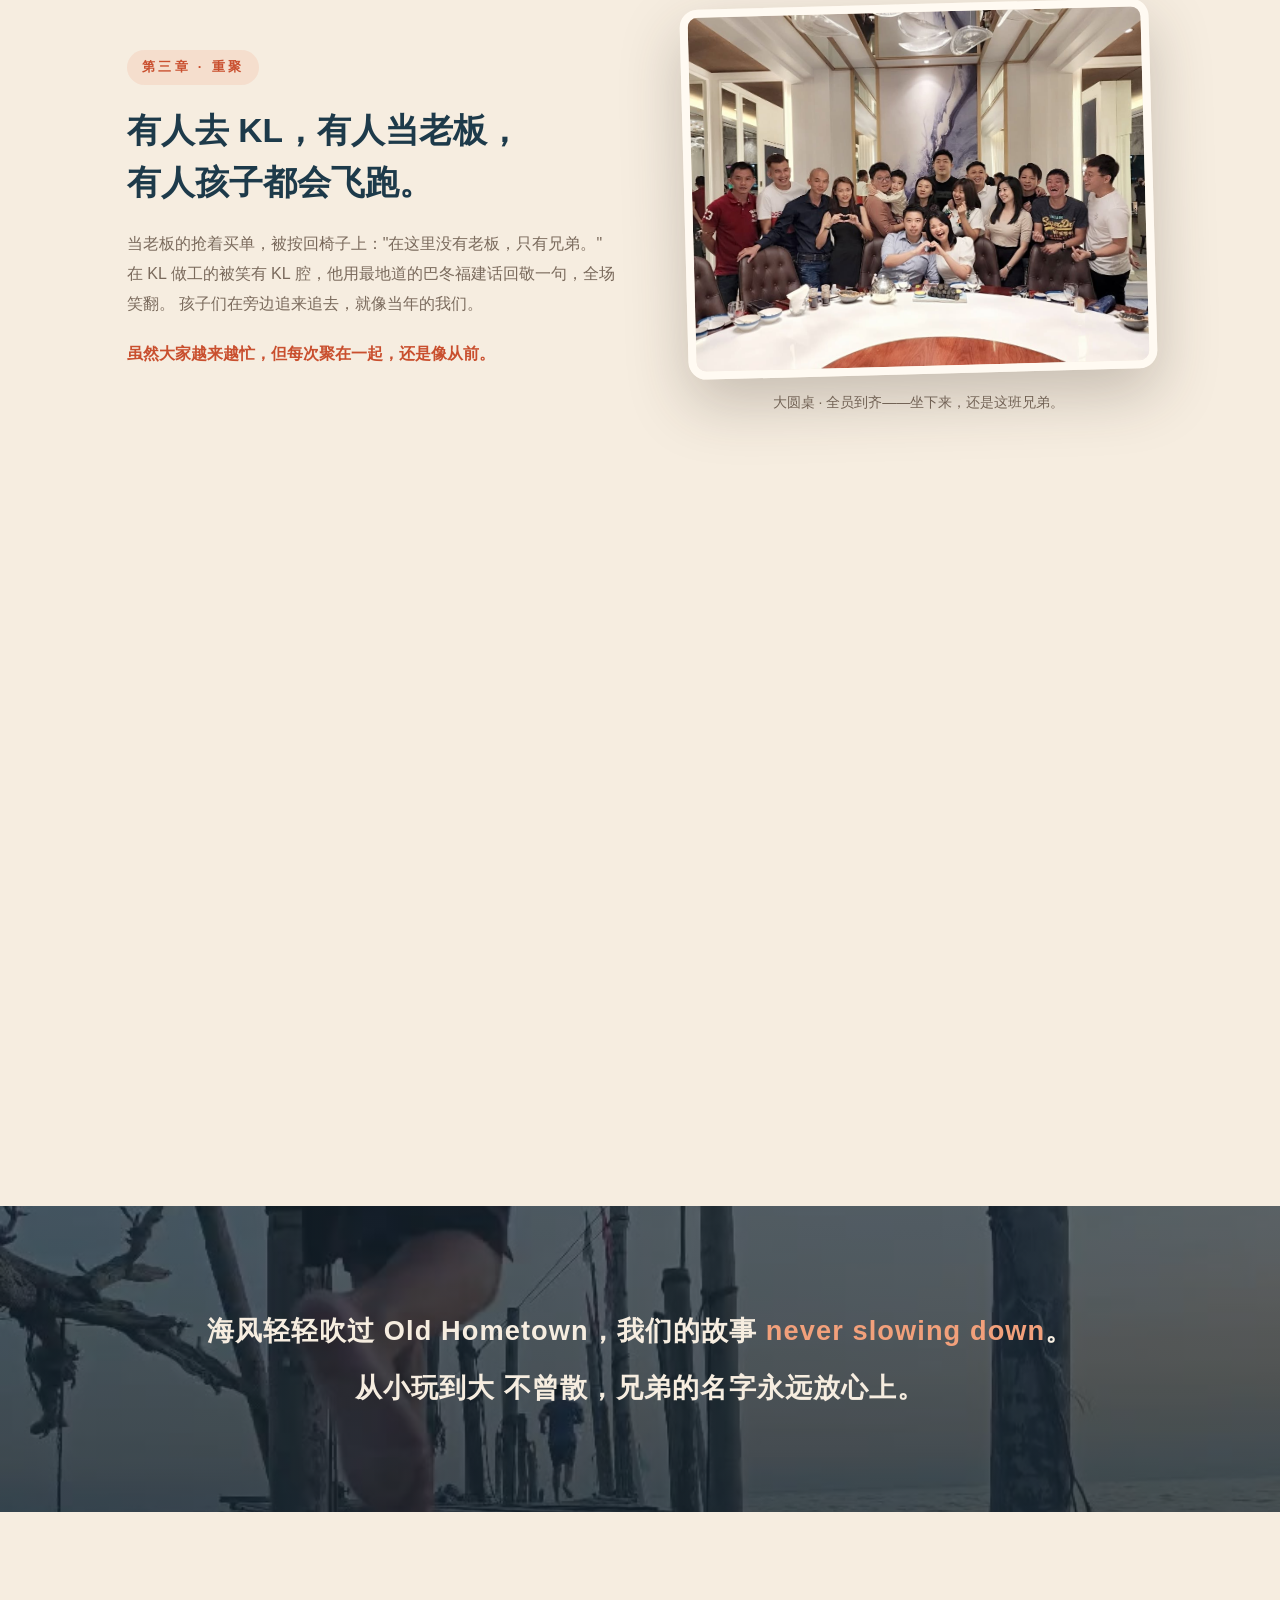
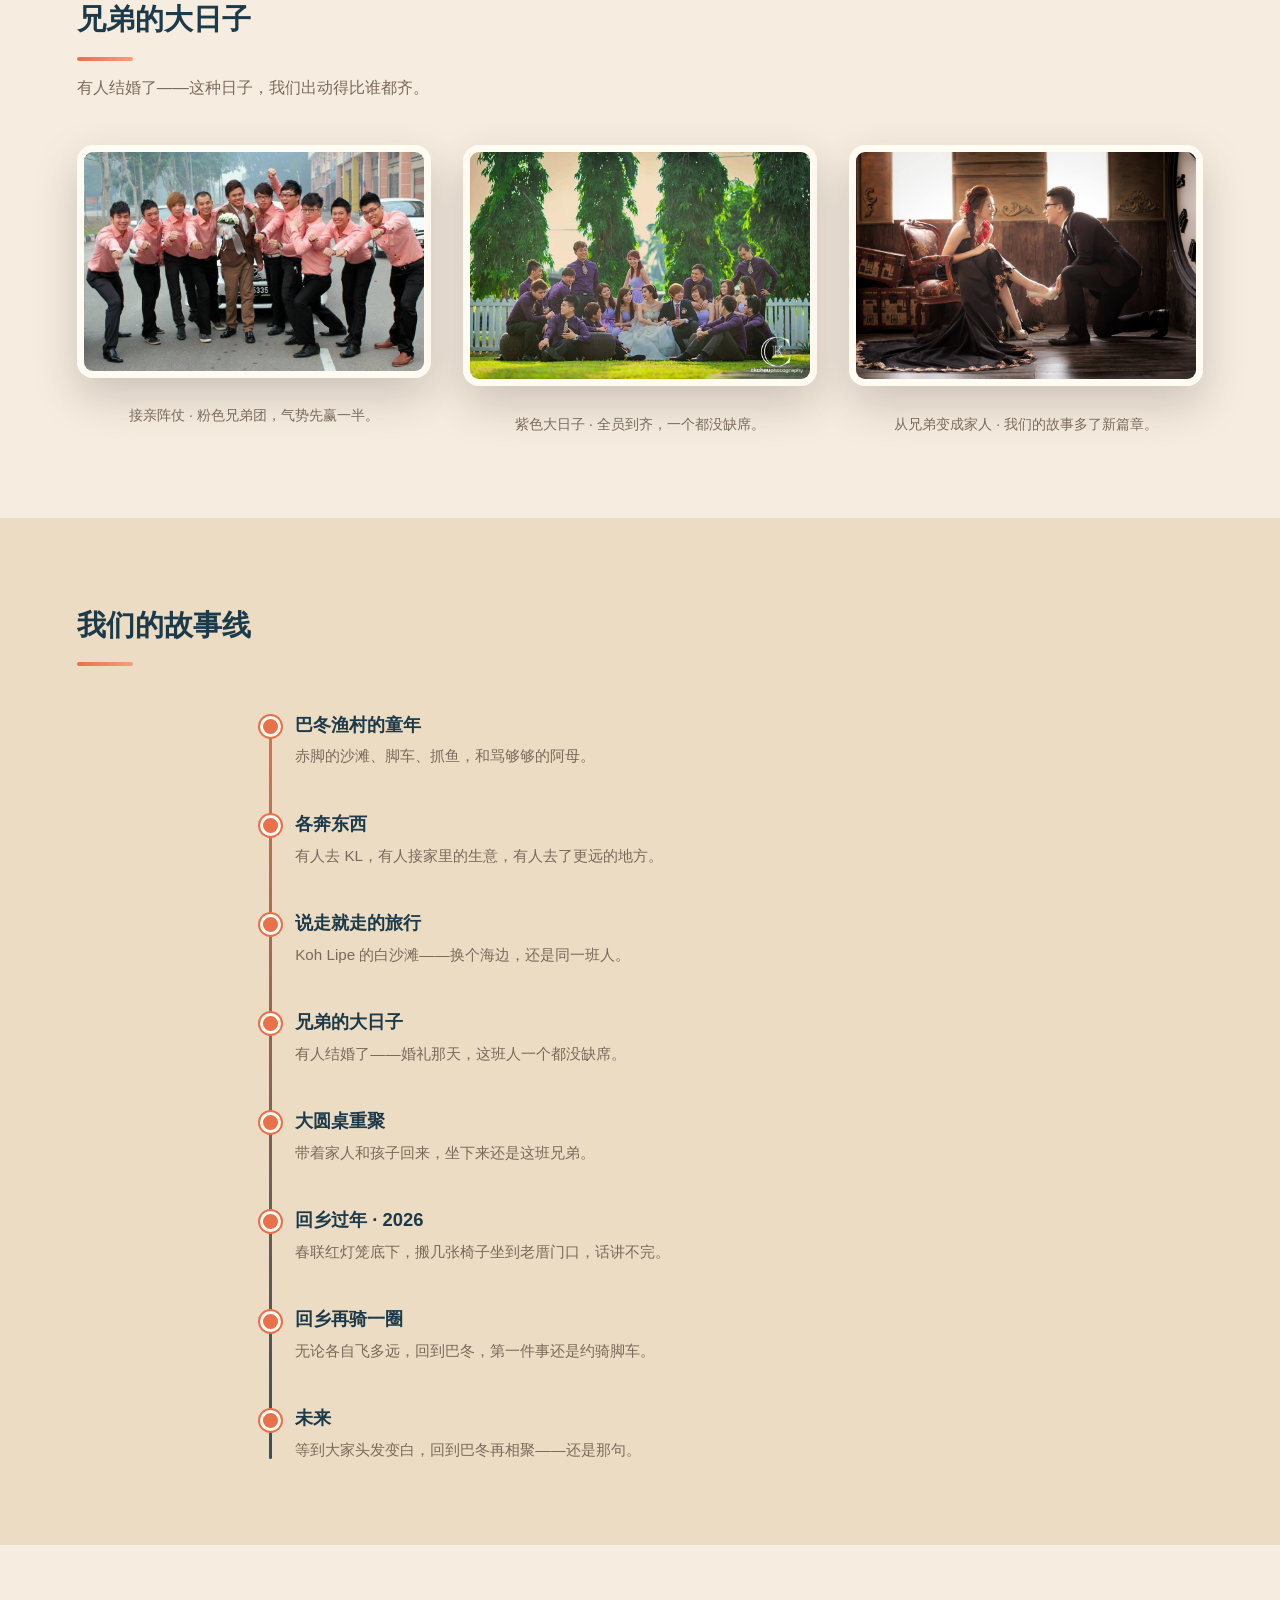
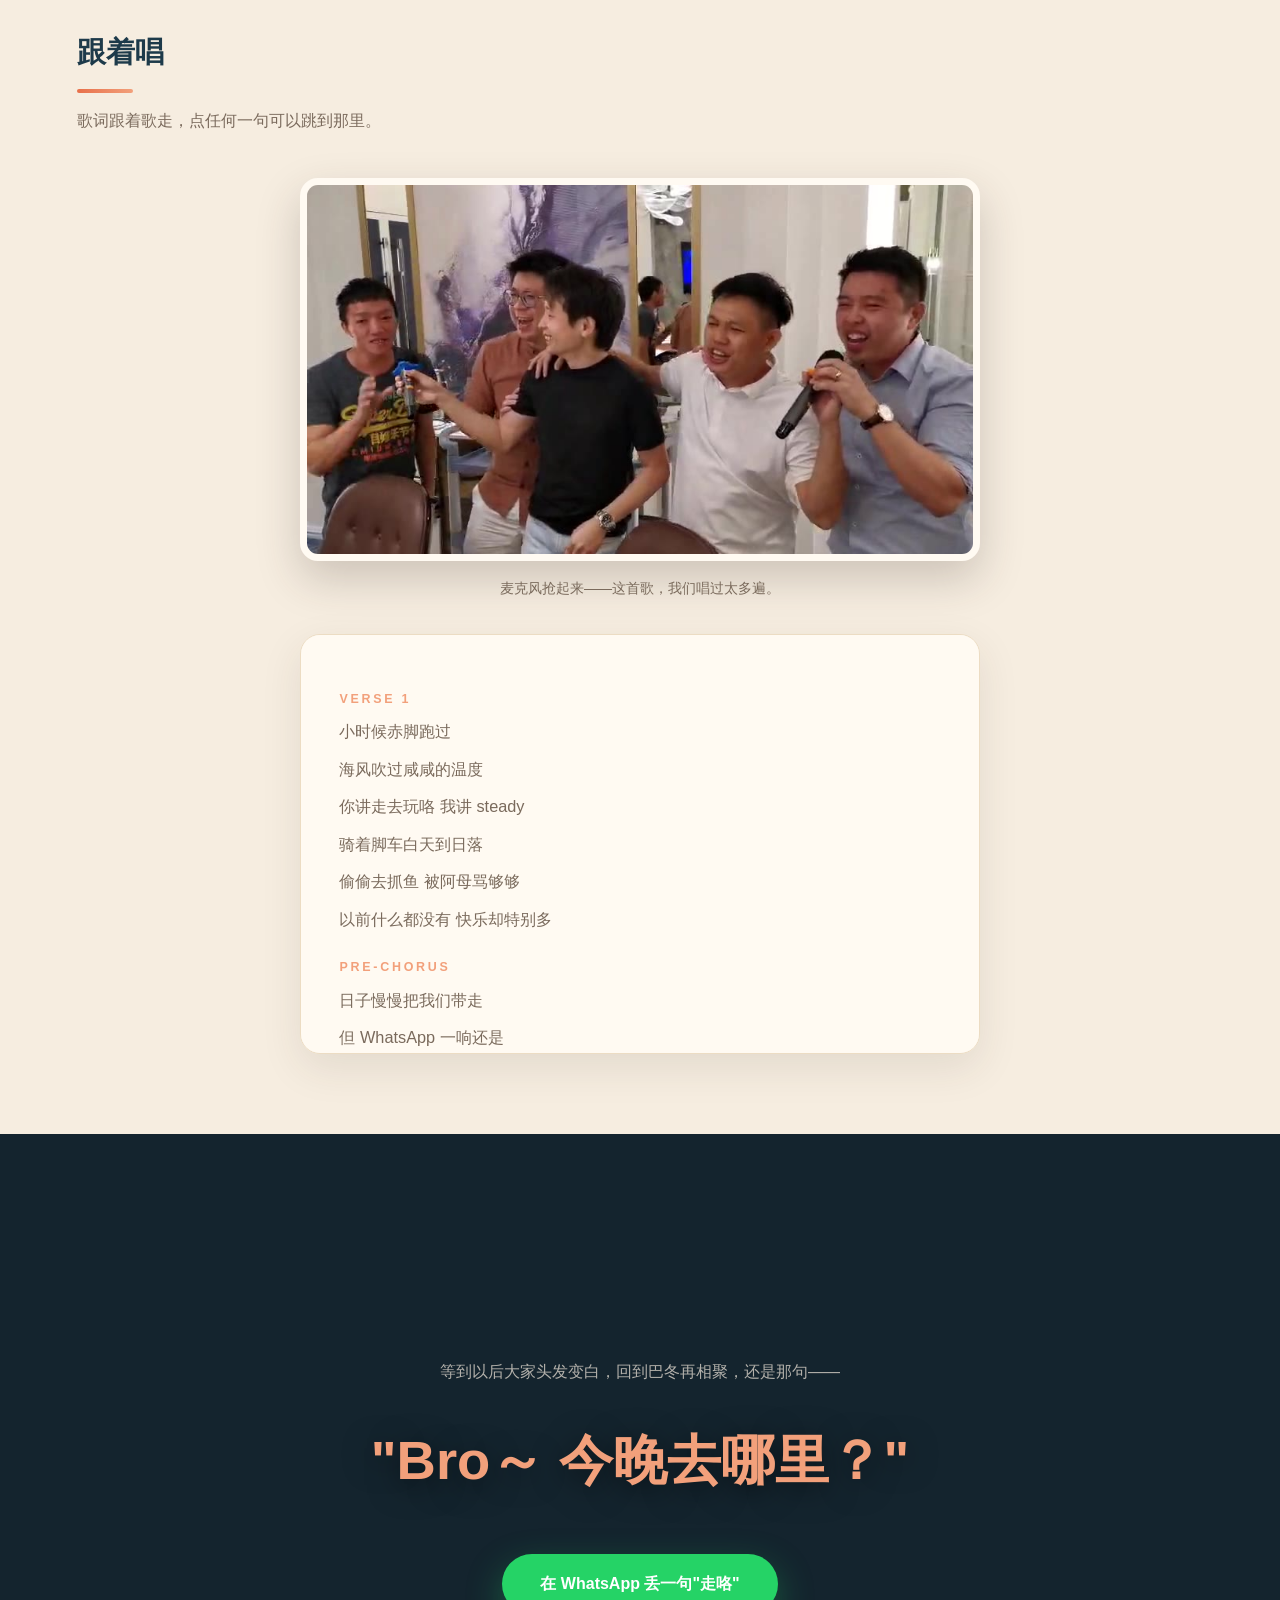
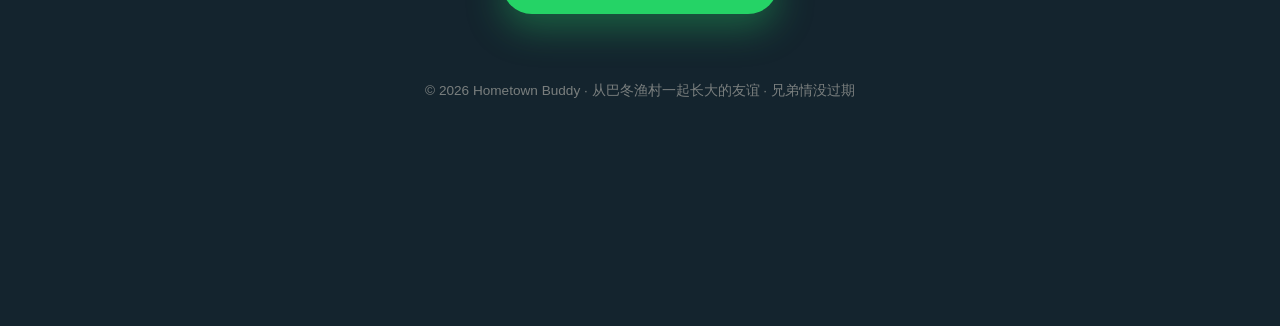
==== commit cef4cce4: "Add CNY reunion and karaoke gathering videos - New "回乡过年 · 2026" full-bleed section with the village" ====
--- a/index.html
+++ b/index.html
@@ -108,6 +108,20 @@
     </figure>
   </section>
 
+  <!-- 回乡过年 2026 -->
+  <section class="cny-sec reveal">
+    <video class="cny-video" autoplay muted loop playsinline
+           poster="assets/img/cny-reunion-poster.jpg">
+      <source src="assets/video/cny-reunion.mp4" type="video/mp4">
+    </video>
+    <div class="cny-overlay">
+      <span class="chapter-no">回乡过年 · 2026</span>
+      <h2>春联红灯笼底下，<br>还是这班老朋友。</h2>
+      <p>新年回到巴冬，搬几张椅子坐到老厝门口，一年没见，坐下来还是有讲不完的话。</p>
+      <p class="cny-punch">几十年后再相聚，还是这班兄弟。</p>
+    </div>
+  </section>
+
   <!-- Bridge 横幅（海边木桥视频背景） -->
   <section class="chorus-banner deep reveal">
     <video class="banner-video" autoplay muted loop playsinline
@@ -169,6 +183,10 @@
         <p>带着家人和孩子回来，坐下来还是这班兄弟。</p>
       </li>
       <li>
+        <h3>回乡过年 · 2026</h3>
+        <p>春联红灯笼底下，搬几张椅子坐到老厝门口，话讲不完。</p>
+      </li>
+      <li>
         <h3>回乡再骑一圈</h3>
         <p>无论各自飞多远，回到巴冬，第一件事还是约骑脚车。</p>
       </li>
@@ -185,6 +203,13 @@
       <h2>跟着唱</h2>
       <p>歌词跟着歌走，点任何一句可以跳到那里。</p>
     </div>
+    <figure class="ktv-video-frame">
+      <video class="ktv-video" autoplay muted loop playsinline
+             poster="assets/img/karaoke-poster.jpg">
+        <source src="assets/video/karaoke.mp4" type="video/mp4">
+      </video>
+      <figcaption>麦克风抢起来——这首歌，我们唱过太多遍。</figcaption>
+    </figure>
     <div class="ktv-box" id="ktv-box"></div>
   </section>
 
--- a/css/style.css
+++ b/css/style.css
@@ -416,9 +416,91 @@
   font-size: 0.95rem;
 }
 
+/* ---------- 回乡过年视频 ---------- */
+.cny-sec {
+  position: relative;
+  min-height: 78vh;
+  display: flex;
+  align-items: center;
+  justify-content: center;
+  text-align: center;
+  overflow: hidden;
+  background: var(--sea-dusk);
+  color: var(--sand);
+  padding: 5rem 6vw;
+}
+
+.cny-video {
+  position: absolute;
+  inset: 0;
+  width: 100%;
+  height: 100%;
+  object-fit: cover;
+  z-index: 0;
+}
+
+.cny-sec::after {
+  content: "";
+  position: absolute;
+  inset: 0;
+  z-index: 1;
+  background: linear-gradient(rgba(20, 36, 46, 0.5), rgba(20, 36, 46, 0.72));
+}
+
+.cny-overlay {
+  position: relative;
+  z-index: 2;
+  max-width: 640px;
+}
+
+.cny-overlay .chapter-no {
+  color: #fff;
+  background: rgba(232, 112, 74, 0.85);
+}
+
+.cny-overlay h2 {
+  font-size: clamp(1.5rem, 3.2vw, 2.2rem);
+  line-height: 1.5;
+  margin: 1.3rem 0 1rem;
+  text-shadow: 0 4px 24px rgba(0, 0, 0, 0.5);
+}
+
+.cny-overlay p {
+  color: rgba(246, 237, 224, 0.9);
+}
+
+.cny-punch {
+  margin-top: 1.1rem;
+  font-weight: 700;
+  color: var(--coral) !important;
+}
+
 /* ---------- KTV 歌词 ---------- */
 .ktv-sec {
   padding: 5rem 6vw;
+}
+
+.ktv-video-frame {
+  max-width: 680px;
+  margin: 0 auto 2rem;
+}
+
+.ktv-video {
+  display: block;
+  width: 100%;
+  aspect-ratio: 848 / 478;
+  object-fit: cover;
+  border-radius: 18px;
+  border: 7px solid var(--paper);
+  box-shadow: 0 18px 44px rgba(58, 47, 40, 0.22);
+  background: var(--sea-dusk);
+}
+
+.ktv-video-frame figcaption {
+  text-align: center;
+  margin-top: 0.9rem;
+  font-size: 0.88rem;
+  color: var(--ink-soft);
 }
 
 .ktv-box {
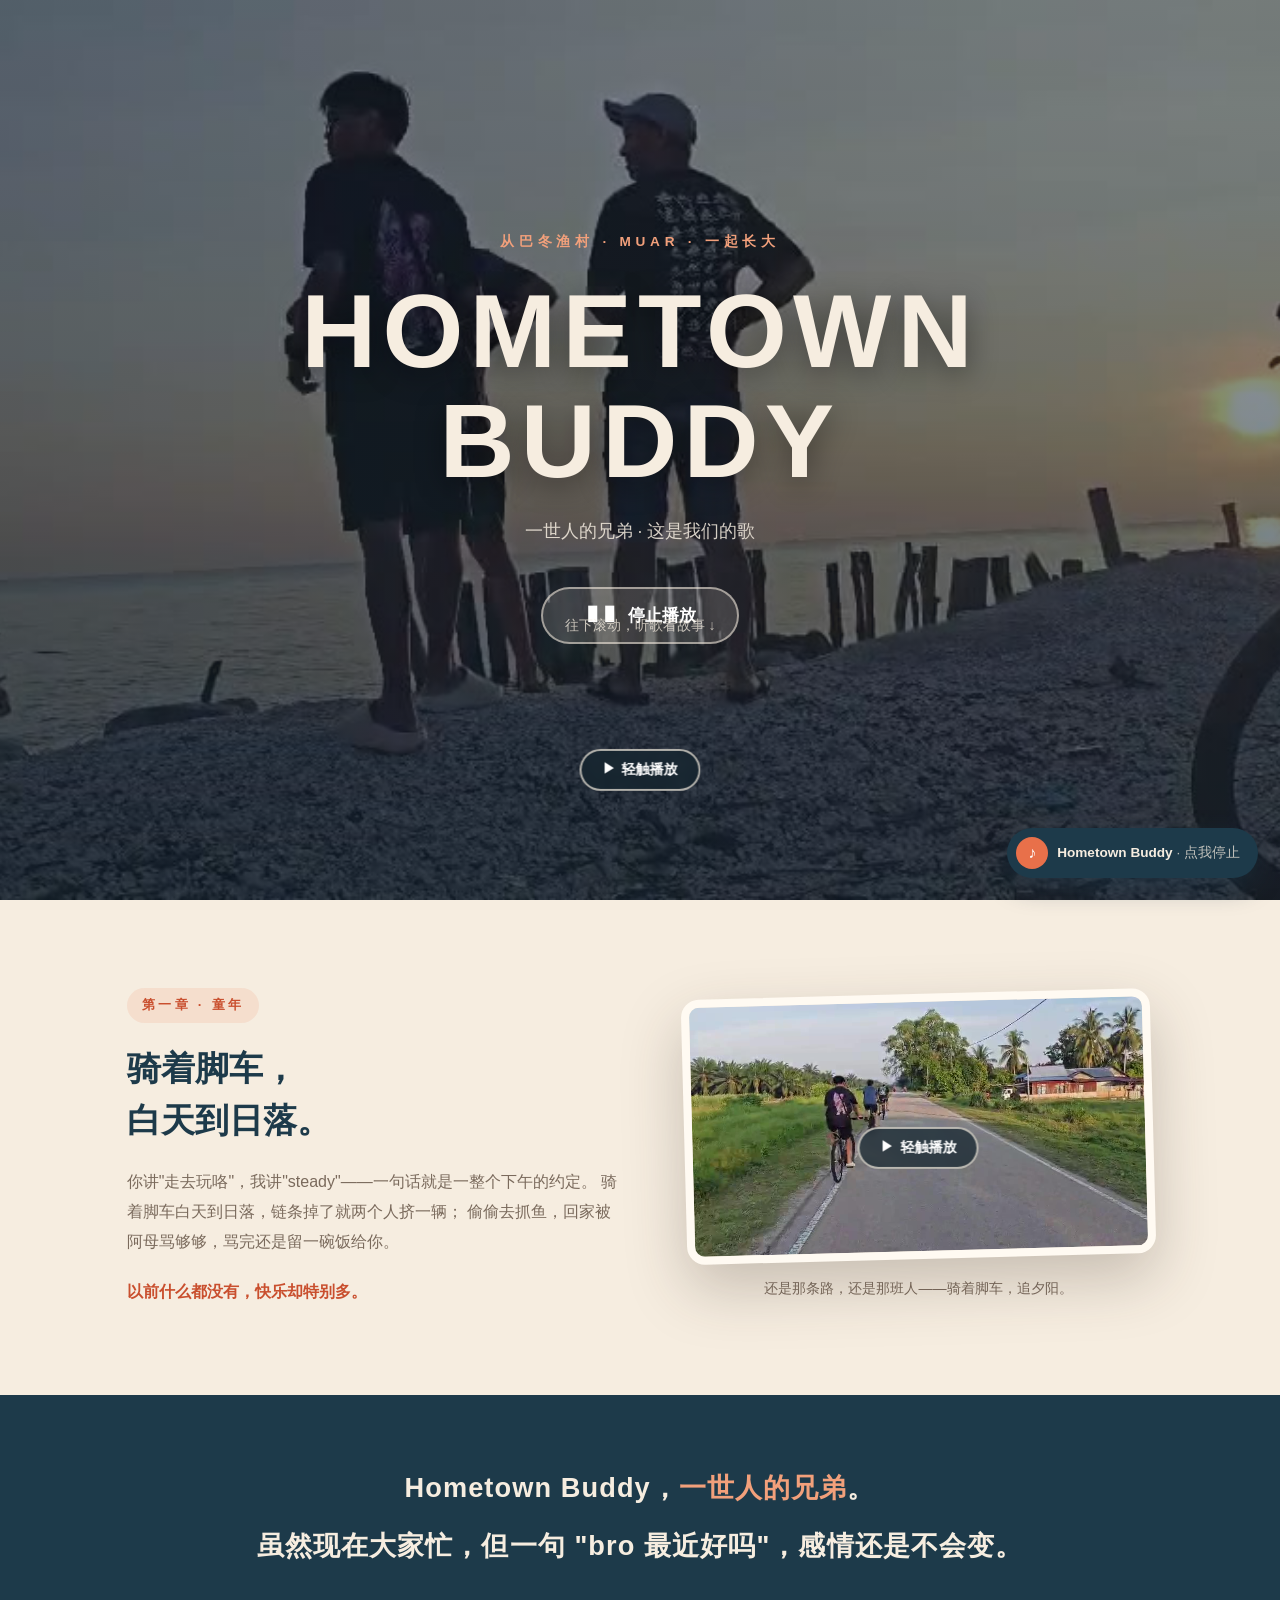
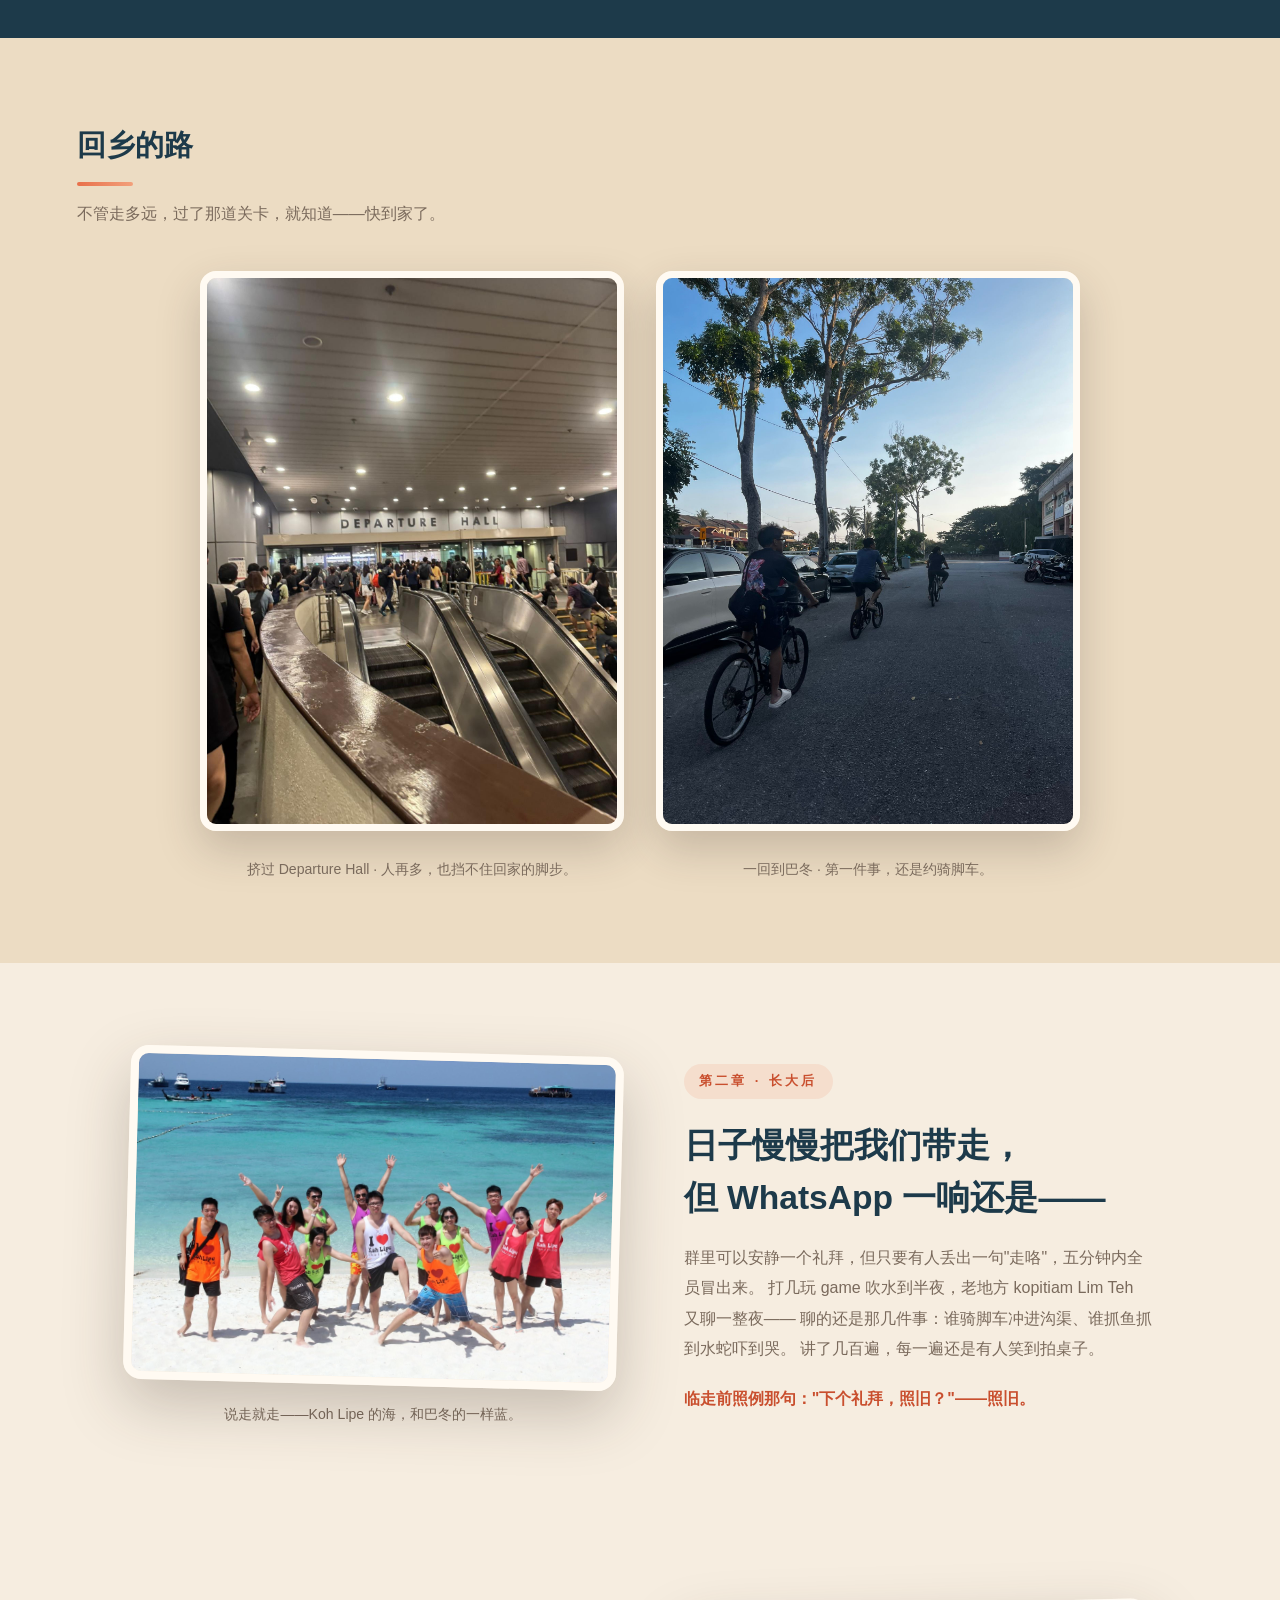
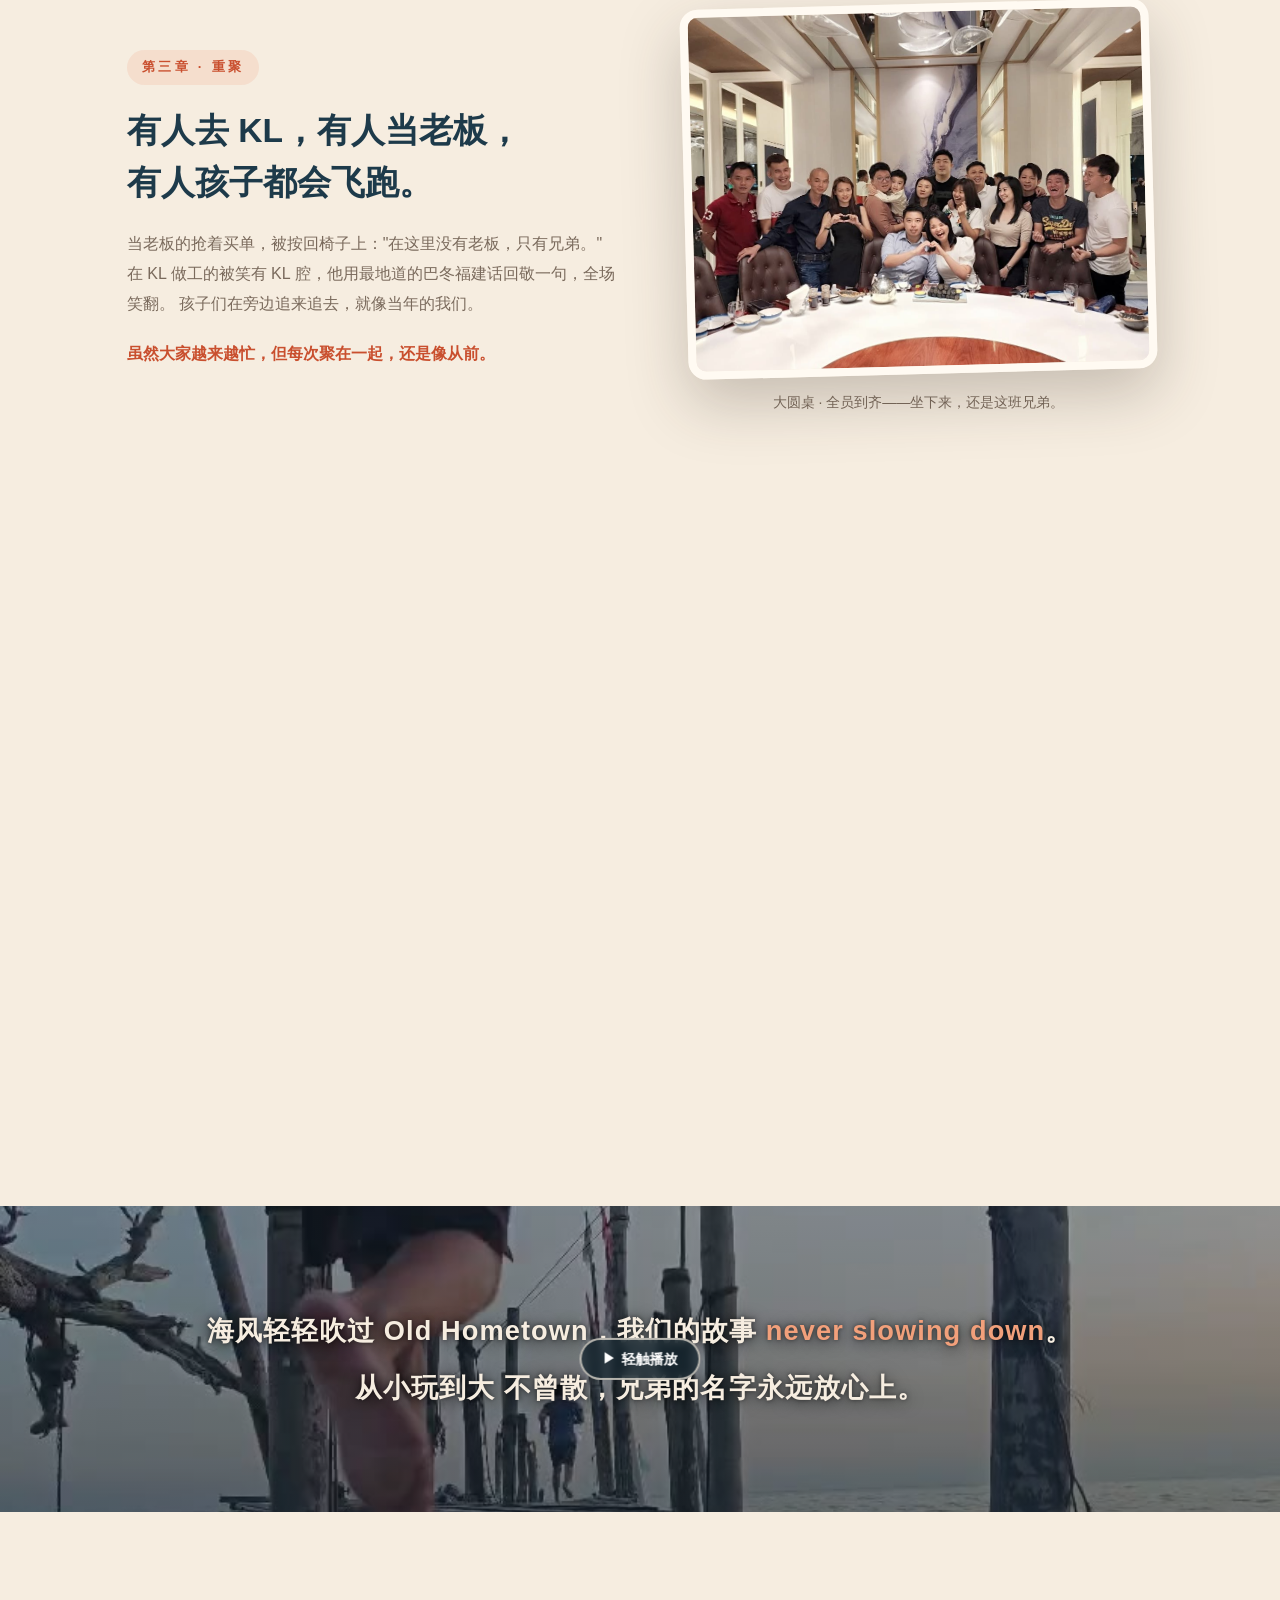
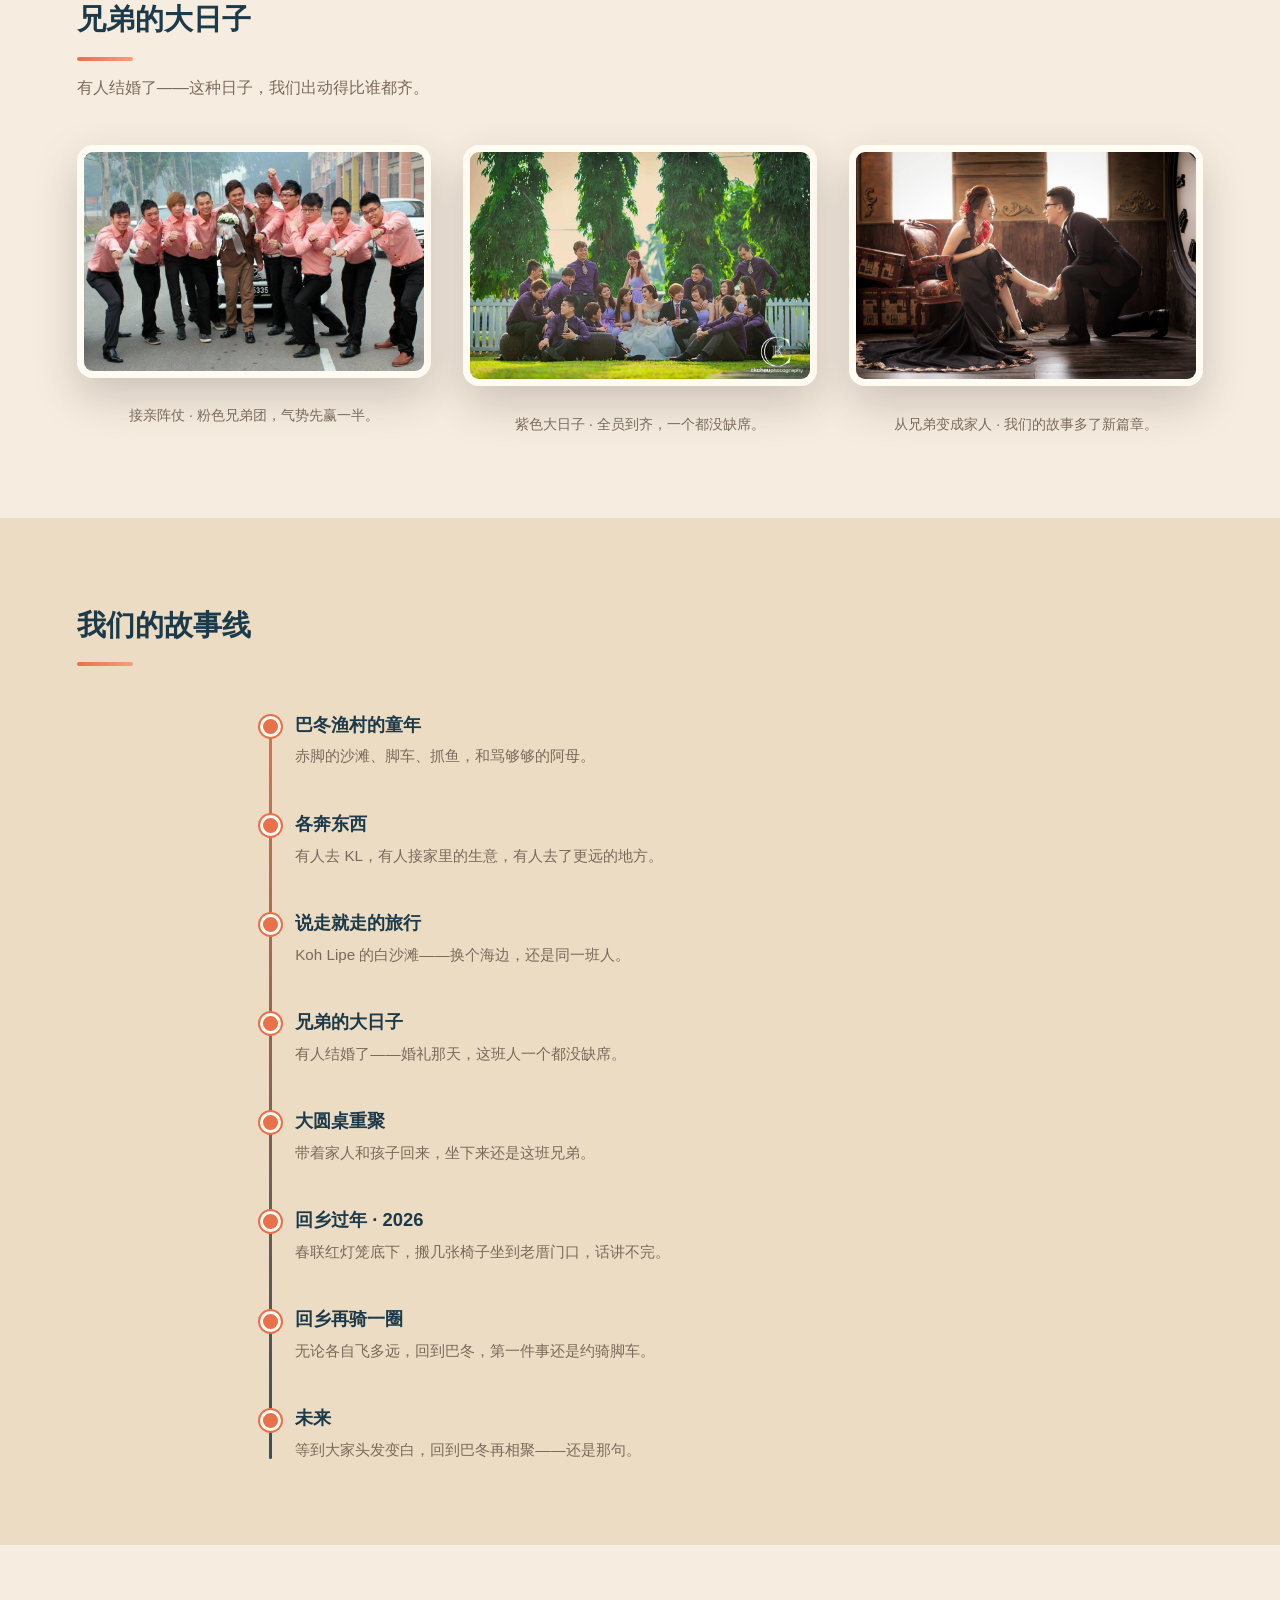
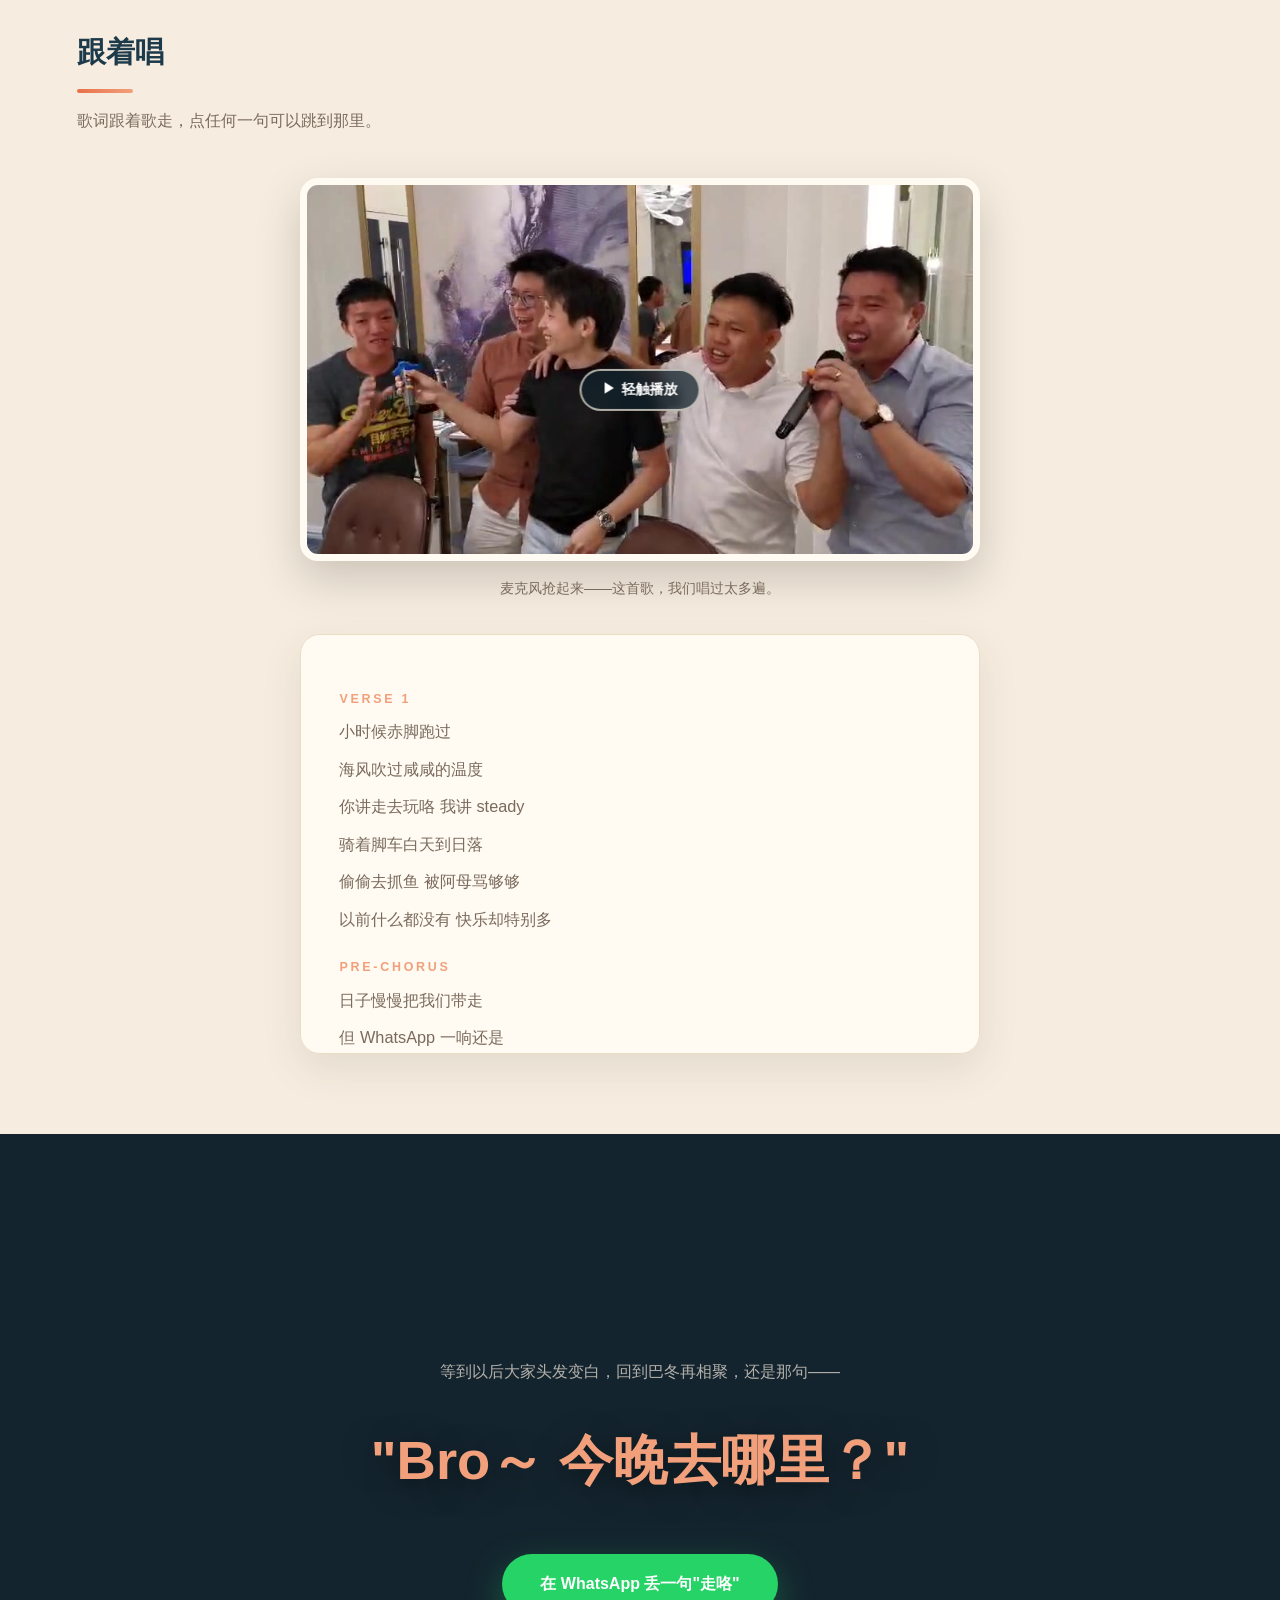
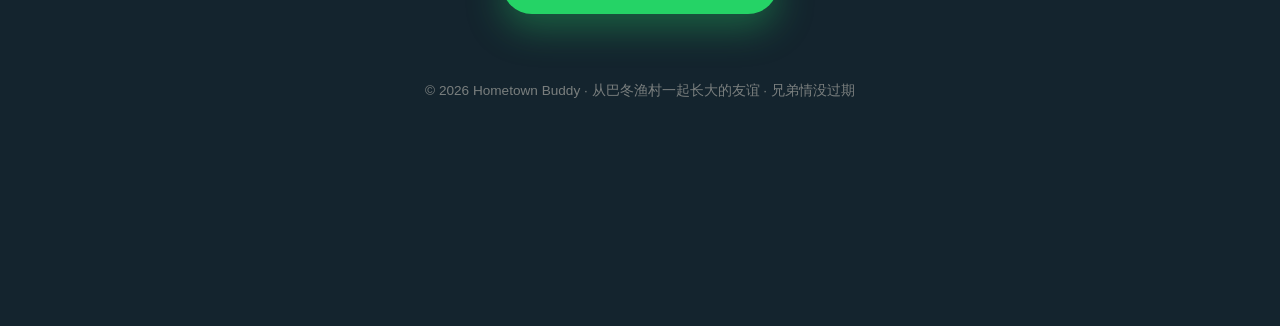
==== commit 97ede118: "Improve iOS Safari video playback with a tap-to-play fallback - Bind the autoplay "kick" to events i" ====
--- a/index.html
+++ b/index.html
@@ -11,7 +11,7 @@
 
   <!-- 开场：全屏日落海边视频 + 歌名 + 播放 -->
   <section class="opening">
-    <video class="opening-video" autoplay muted loop playsinline
+    <video class="opening-video" autoplay muted loop playsinline preload="auto"
            poster="assets/img/beach-sunset-poster.jpg">
       <source src="assets/video/beach-sunset.mp4" type="video/mp4">
     </video>
--- a/css/style.css
+++ b/css/style.css
@@ -241,7 +241,7 @@
   position: absolute;
   inset: 0;
   z-index: 1;
-  background: linear-gradient(rgba(20, 36, 46, 0.66), rgba(20, 36, 46, 0.74));
+  background: linear-gradient(rgba(20, 36, 46, 0.4), rgba(20, 36, 46, 0.55));
 }
 
 .chorus-banner blockquote {
@@ -251,6 +251,10 @@
   font-weight: 600;
   line-height: 2.1;
   letter-spacing: 0.04em;
+}
+
+.chorus-banner.deep blockquote {
+  text-shadow: 0 2px 16px rgba(0, 0, 0, 0.7), 0 0 4px rgba(0, 0, 0, 0.5);
 }
 
 .chorus-banner em {
@@ -619,6 +623,43 @@
     transform: none;
     transition: none;
   }
+}
+
+/* ---------- 视频"轻触播放"兜底按钮 ---------- */
+.video-tap {
+  position: absolute;
+  left: 50%;
+  top: 50%;
+  transform: translate(-50%, -50%);
+  z-index: 4;
+  display: none;
+  align-items: center;
+  gap: 0.4rem;
+  font-family: inherit;
+  font-size: 0.9rem;
+  font-weight: 700;
+  color: #fff;
+  background: rgba(20, 36, 46, 0.72);
+  border: 2px solid rgba(246, 237, 224, 0.7);
+  border-radius: 999px;
+  padding: 0.6rem 1.3rem;
+  cursor: pointer;
+  backdrop-filter: blur(4px);
+  -webkit-backdrop-filter: blur(4px);
+}
+
+.video-tap.show {
+  display: inline-flex;
+}
+
+.video-tap span {
+  font-size: 0.8rem;
+}
+
+/* 开场视频的提示放低一点，避开标题 */
+.opening .video-tap {
+  top: auto;
+  bottom: 5.5rem;
 }
 
 /* ---------- 悬浮音乐播放器 ---------- */
